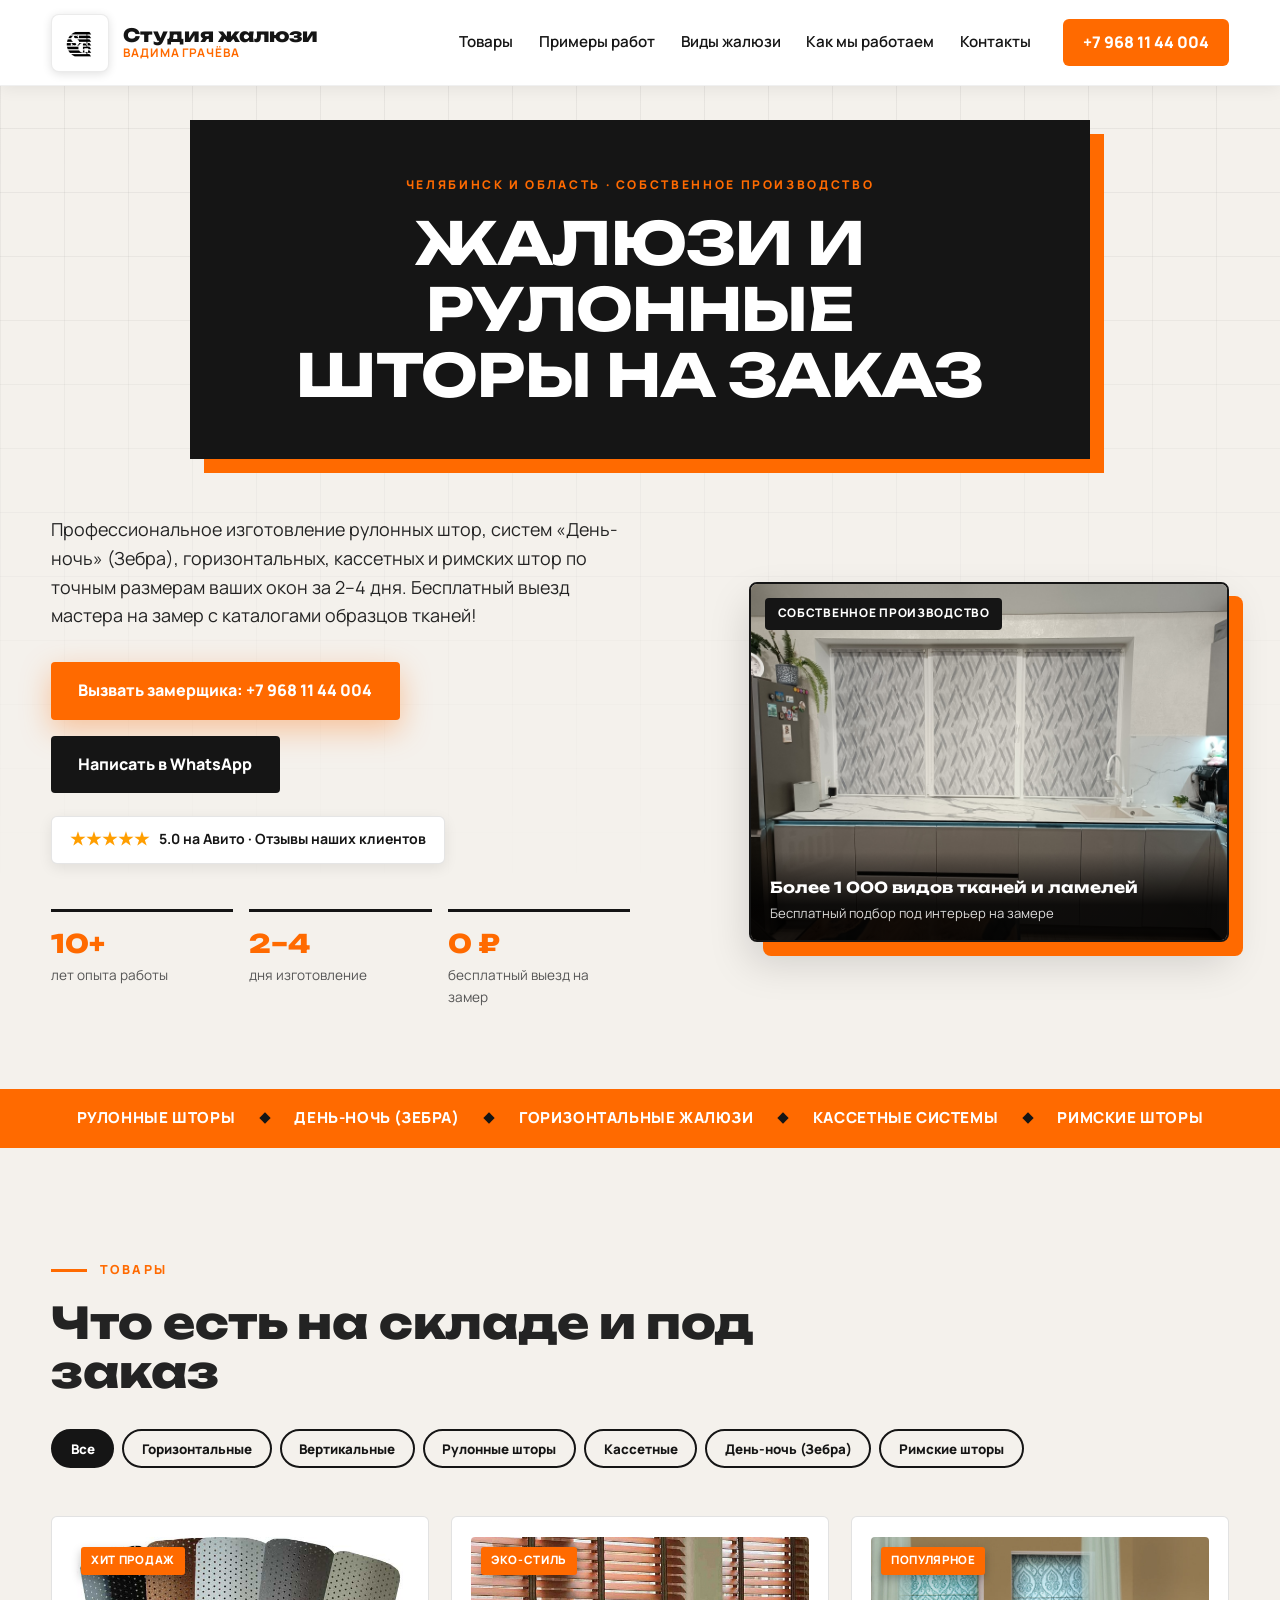
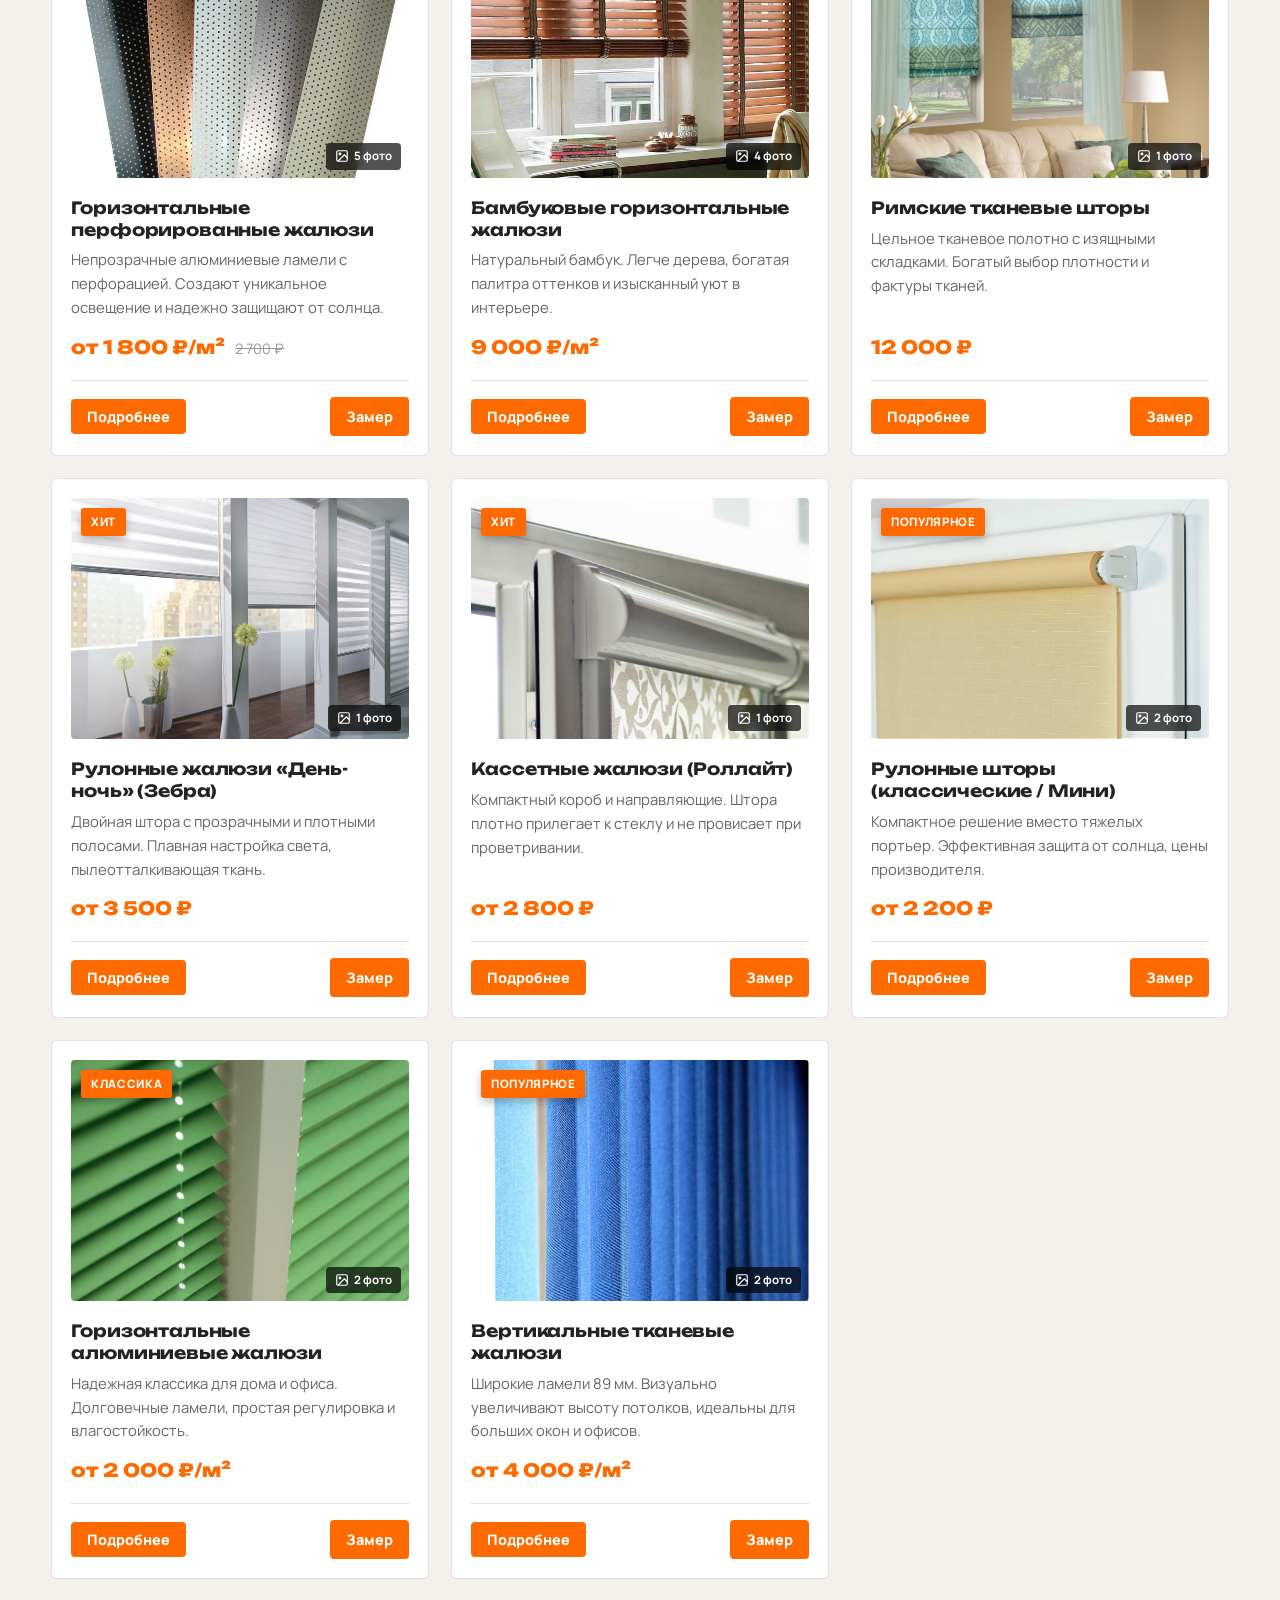
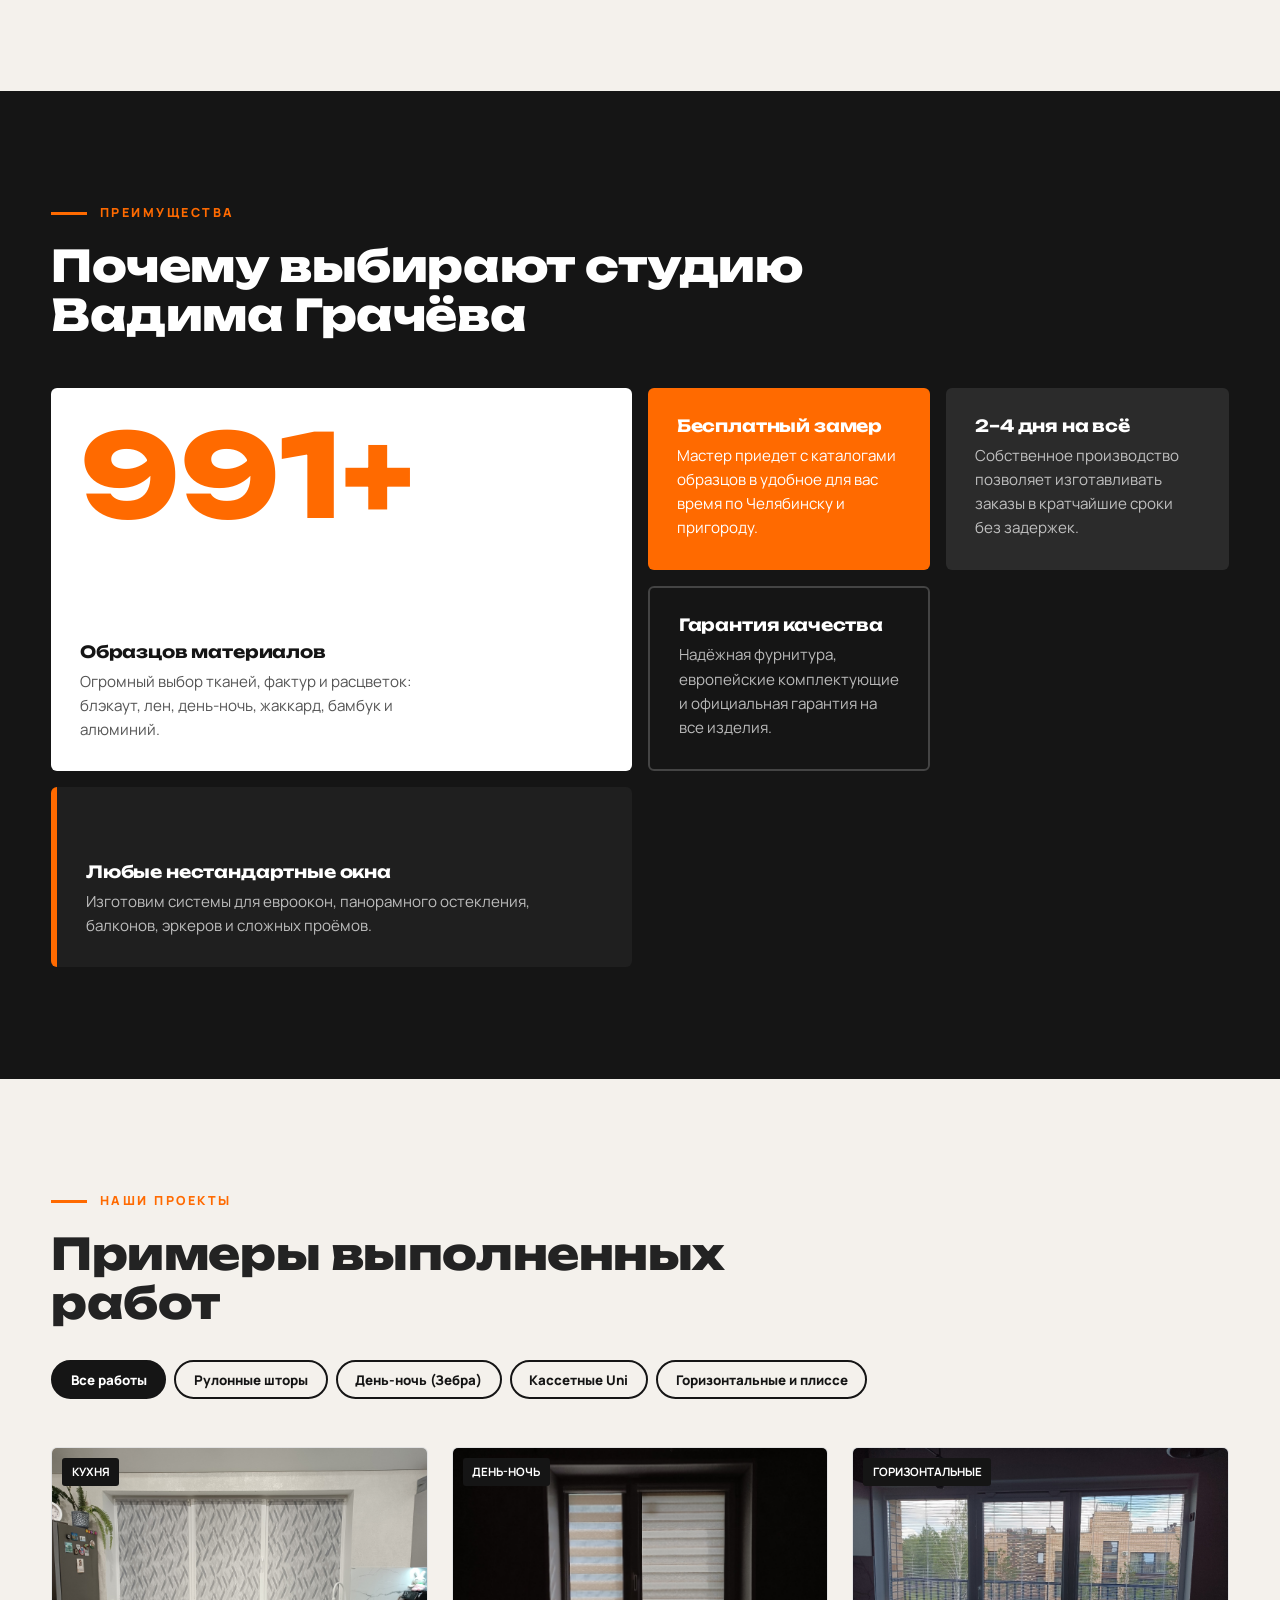
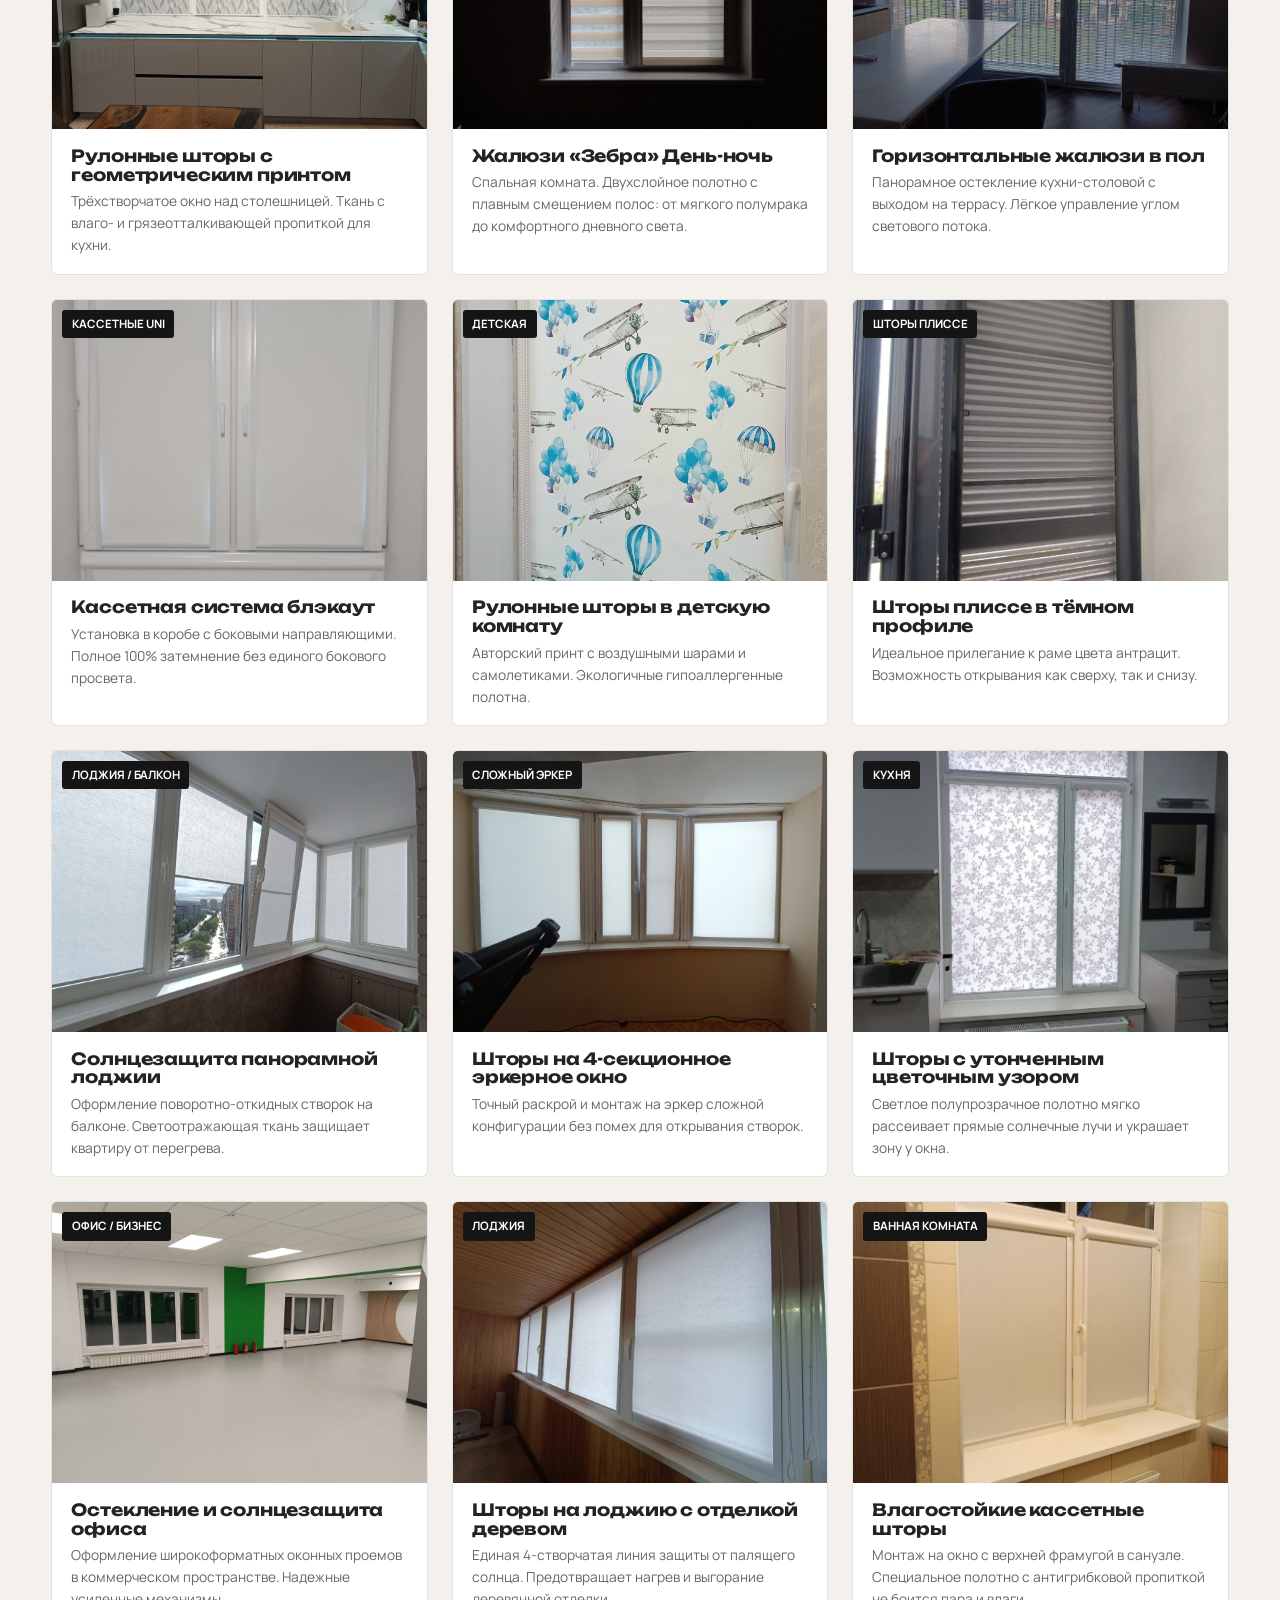
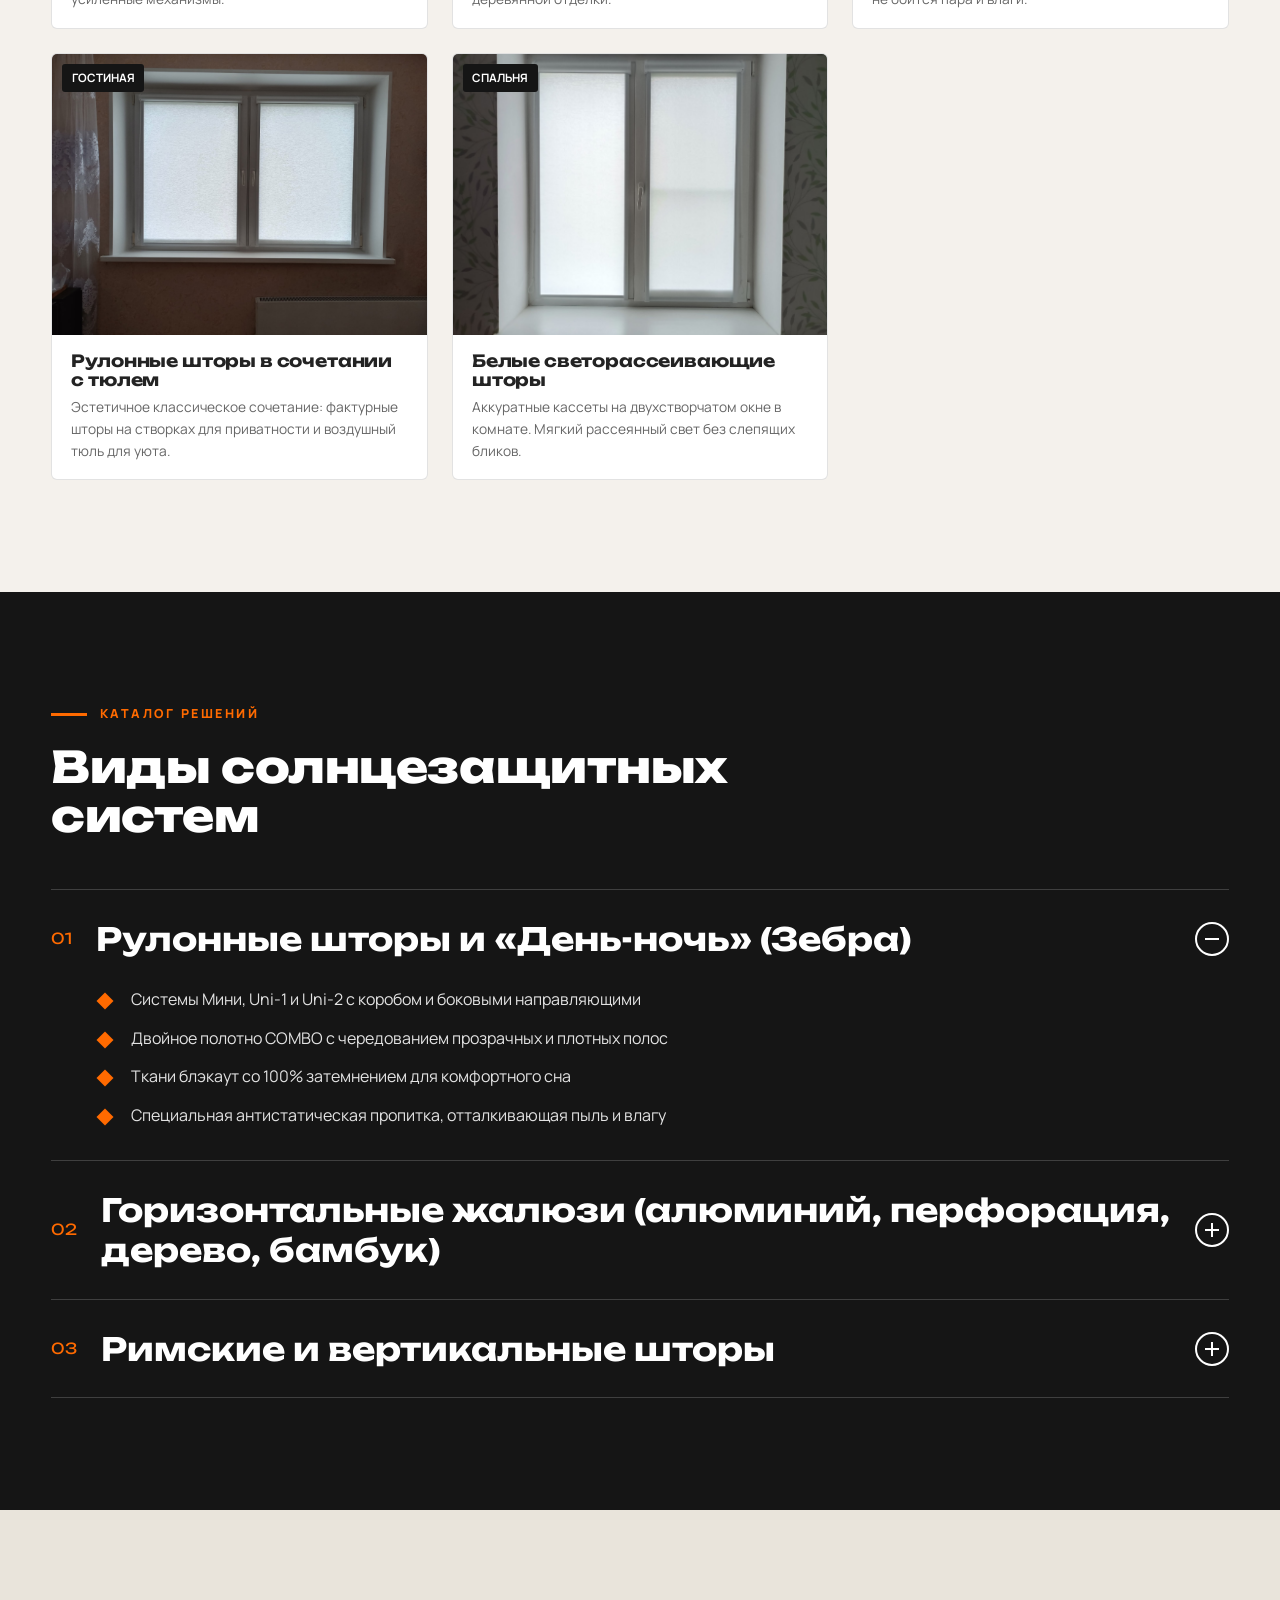
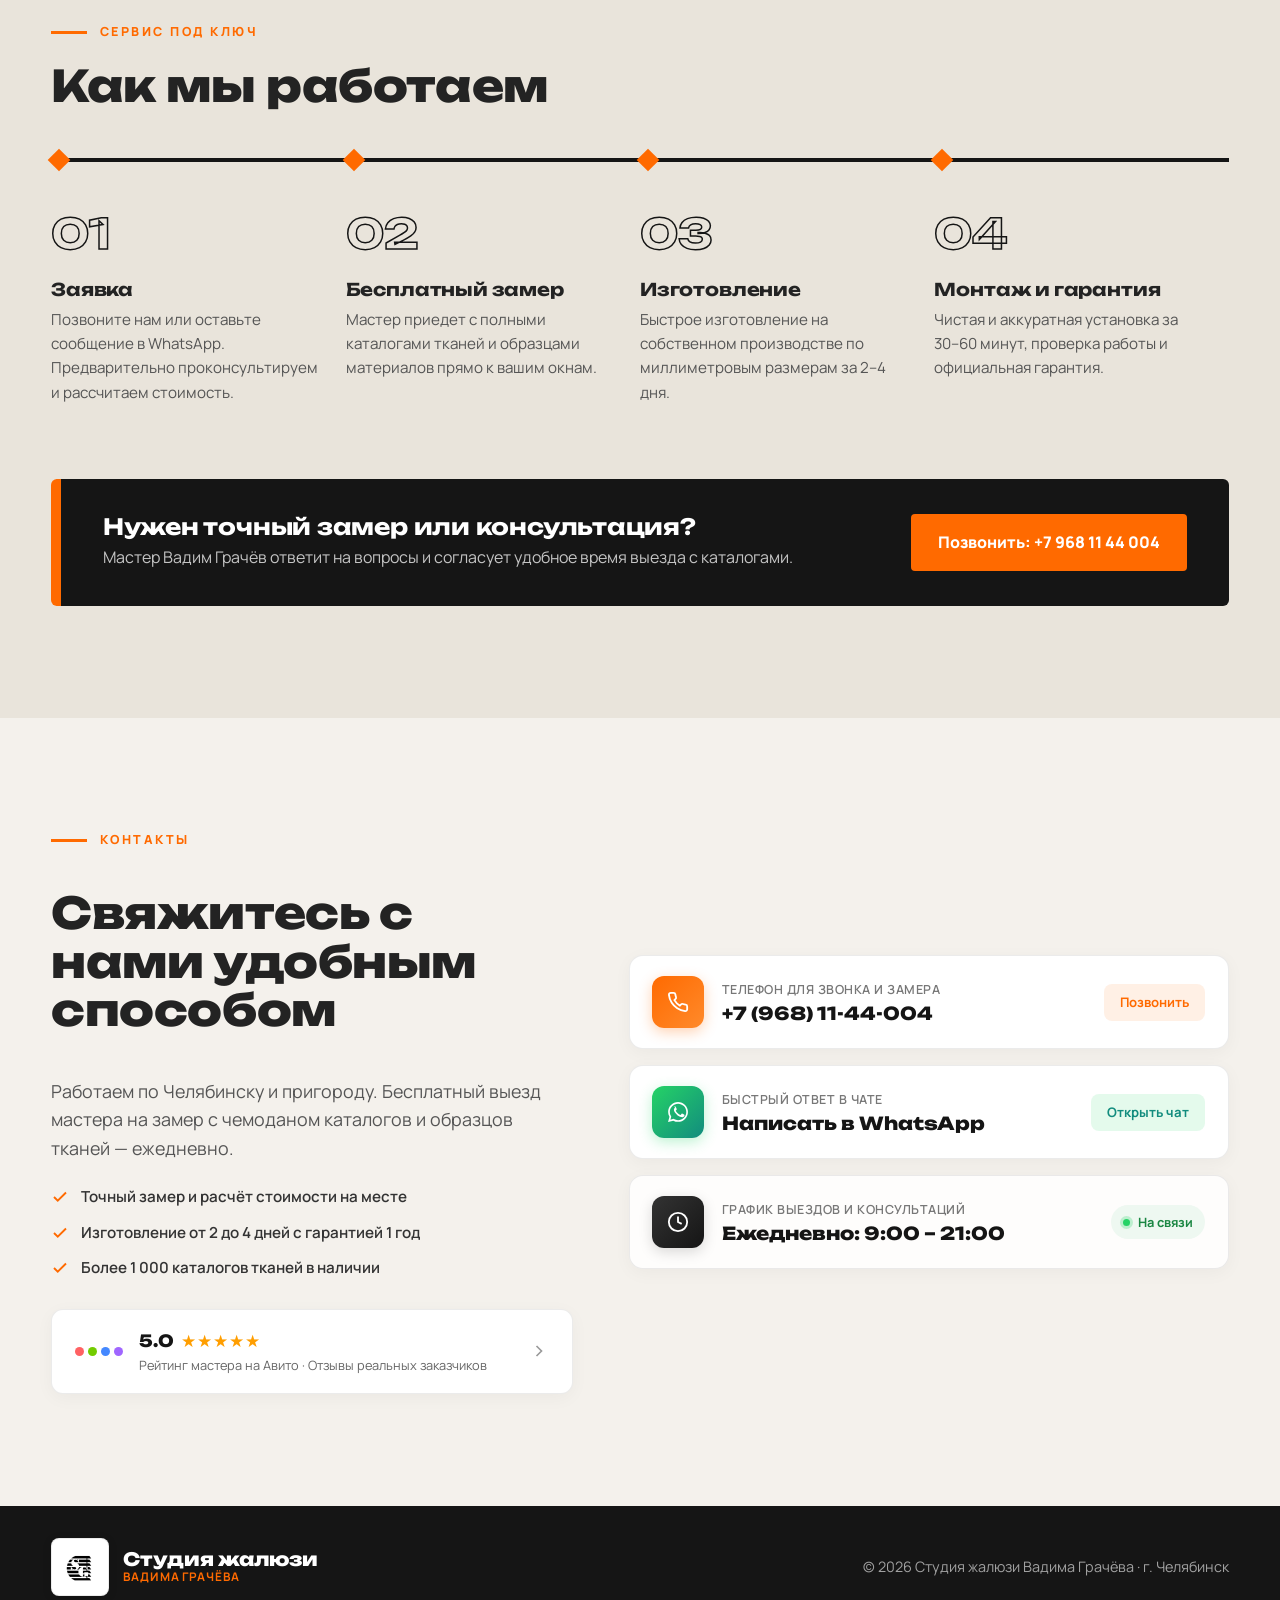
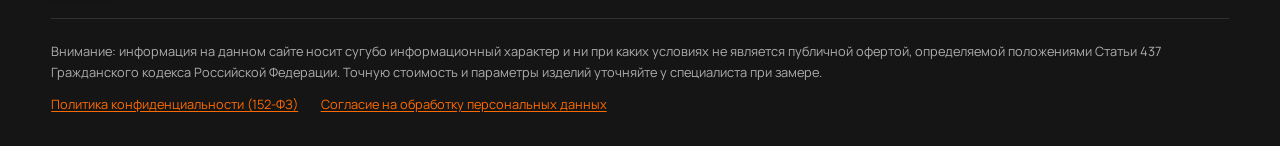
==== index.html @ 8c2af727 "Redesign contacts section with modern white cards, authentic Avito widget, and refined styling" ====
<!doctype html>
<html lang="ru">
  <head>
    <meta charset="UTF-8" />
    <meta name="viewport" content="width=device-width, initial-scale=1.0" />
    <title>Жалюзи и рулонные шторы в Челябинске — Студия Вадима Грачёва</title>
    <meta name="description" content="Изготовление жалюзи и рулонных штор в Челябинске по ценам производителя. Большой выбор тканей, бесплатный выезд замерщика с образцами. Звоните: +7 (968) 11-44-004." />
    <meta name="theme-color" content="#151515" />

    <!-- Open Graph -->
    <meta property="og:title" content="Жалюзи и рулонные шторы в Челябинске — Студия Вадима Грачёва" />
    <meta property="og:description" content="Изготовление жалюзи и рулонных штор по вашим размерам за 2-4 дня. Бесплатный замер с каталогами образцов в Челябинске." />
    <meta property="og:type" content="website" />
    <meta property="og:locale" content="ru_RU" />

    <!-- Favicon -->
    <link rel="icon" type="image/svg+xml" href="data:image/svg+xml,<svg xmlns='http://www.w3.org/2000/svg' viewBox='0 0 32 32'><rect width='32' height='32' rx='6' fill='%23151515'/><rect x='6' y='6' width='20' height='20' rx='3' fill='%23ff6a00' stroke='%23ffffff' stroke-width='3'/></svg>" />

    <!-- Fonts Preconnect -->
    <link rel="preconnect" href="https://fonts.googleapis.com" />
    <link rel="preconnect" href="https://fonts.gstatic.com" crossorigin />

    <!-- Styles -->
    <link rel="stylesheet" href="./site.css" />
  </head>
  <body>
    <header class="nav" id="nav">
      <a href="#top" class="logo">
        <img src="./img/logo.png" alt="Студия жалюзи Вадима Грачёва" class="logo-img" />
        <span class="logo-text">
          <b>Студия жалюзи</b>
          <small>Вадима Грачёва</small>
        </span>
      </a>
      <nav class="nav-links" id="navLinks">
        <a href="#products">Товары</a>
        <a href="#gallery">Примеры работ</a>
        <a href="#types">Виды жалюзи</a>
        <a href="#services">Как мы работаем</a>
        <a href="#contacts">Контакты</a>
      </nav>
      <a href="tel:+79681144004" class="nav-phone">+7 968 11 44 004</a>
      <button class="burger" id="burger" aria-label="Меню"><span></span><span></span></button>
    </header>

    <main id="top">
      <!-- HERO -->
      <section class="hero">
        <div class="container">
          <div class="hero-title reveal">
            <span class="hero-kicker">Челябинск и область · Собственное производство</span>
            <h1>Жалюзи и рулонные<br />шторы на заказ</h1>
          </div>

          <div class="hero-body">
            <div class="hero-left">
              <p class="lead reveal d1">Профессиональное изготовление рулонных штор, систем «День-ночь» (Зебра), горизонтальных, кассетных и римских штор по точным размерам ваших окон за 2–4 дня. Бесплатный выезд мастера на замер с каталогами образцов тканей!</p>
              <div class="hero-cta reveal d2">
                <a href="tel:+79681144004" class="btn btn-orange">Вызвать замерщика: +7 968 11 44 004</a>
                <a href="https://wa.me/79681144004" target="_blank" rel="noopener" class="btn btn-black">Написать в WhatsApp</a>
              </div>
              <div style="margin-top: 1.4rem;" class="reveal d2">
                <a href="https://www.avito.ru" target="_blank" rel="noopener" class="avito-badge">
                  <span class="avito-stars">★★★★★</span>
                  <span>5.0 на Авито · Отзывы наших клиентов</span>
                </a>
              </div>
              <dl class="facts reveal d3">
                <div><dt data-count="10" data-suffix="+">0</dt><dd>лет опыта работы</dd></div>
                <div><dt>2–4</dt><dd>дня изготовление</dd></div>
                <div><dt data-count="0" data-suffix=" ₽">0</dt><dd>бесплатный выезд на замер</dd></div>
              </dl>
            </div>

            <div class="hero-preview-wrapper reveal d2">
              <div class="hero-preview-card">
                <img src="./img/works/work-kitchen-roll.jpg" alt="Студия жалюзи Вадима Грачёва в Челябинске" class="hero-preview-img" />
                <div class="hero-preview-badge">Собственное производство</div>
                <div class="hero-preview-overlay">
                  <b>Более 1 000 видов тканей и ламелей</b>
                  <p>Бесплатный подбор под интерьер на замере</p>
                </div>
              </div>
            </div>
          </div>
        </div>

        <div class="hero-band">
          <div class="container band-row">
            <a href="#products">Рулонные шторы</a><b></b>
            <a href="#products">День-ночь (Зебра)</a><b></b>
            <a href="#products">Горизонтальные жалюзи</a><b></b>
            <a href="#products">Кассетные системы</a><b></b>
            <a href="#products">Римские шторы</a>
          </div>
        </div>
      </section>

      <!-- PRODUCTS -->
      <section class="section" id="products">
        <div class="container">
          <div class="sec-head reveal">
            <div>
              <p class="eyebrow">Товары</p>
              <h2>Что есть на складе и под заказ</h2>
            </div>
            <div class="chips" id="prodChips">
              <button class="chip active" data-f="all">Все</button>
              <button class="chip" data-f="horizontal">Горизонтальные</button>
              <button class="chip" data-f="vertical">Вертикальные</button>
              <button class="chip" data-f="roll">Рулонные шторы</button>
              <button class="chip" data-f="kasset">Кассетные</button>
              <button class="chip" data-f="daynight">День-ночь (Зебра)</button>
              <button class="chip" data-f="roman">Римские шторы</button>
            </div>
          </div>

          <div class="prod-grid" id="prodGrid">
            <!-- Товар 1: Горизонтальные перфорированные жалюзи -->
            <article class="prod prod-interactive" data-product-id="jaluzi-perforated" data-c="horizontal">
              <div class="prod-img">
                <span class="prod-badge">Хит продаж</span>
                <img src="./img/jaluzi-perf-1.png" alt="Горизонтальные перфорированные жалюзи" />
                <span class="prod-photos-count">
                  <svg width="14" height="14" viewBox="0 0 24 24" fill="none" stroke="currentColor" stroke-width="2"><rect x="3" y="3" width="18" height="18" rx="2"/><circle cx="8.5" cy="8.5" r="1.5"/><path d="m21 15-5-5L5 21"/></svg>
                  5 фото
                </span>
              </div>
              <h3>Горизонтальные перфорированные жалюзи</h3>
              <p>Непрозрачные алюминиевые ламели с перфорацией. Создают уникальное освещение и надежно защищают от солнца.</p>
              <div class="prod-price-box">
                <span class="prod-price-now">от 1 800 ₽/м²</span>
                <del class="prod-price-old">2 700 ₽</del>
              </div>
              <div class="prod-foot">
                <button type="button" class="btn-more">Подробнее</button>
                <a href="tel:+79681144004" onclick="event.stopPropagation()">Замер</a>
              </div>
            </article>

            <!-- Товар 2: Бамбуковые горизонтальные жалюзи -->
            <article class="prod prod-interactive" data-product-id="bambook-jaluzi" data-c="horizontal">
              <div class="prod-img">
                <span class="prod-badge">Эко-стиль</span>
                <img src="./img/bambook-jaluzi-1.png" alt="Бамбуковые горизонтальные жалюзи" />
                <span class="prod-photos-count">
                  <svg width="14" height="14" viewBox="0 0 24 24" fill="none" stroke="currentColor" stroke-width="2"><rect x="3" y="3" width="18" height="18" rx="2"/><circle cx="8.5" cy="8.5" r="1.5"/><path d="m21 15-5-5L5 21"/></svg>
                  4 фото
                </span>
              </div>
              <h3>Бамбуковые горизонтальные жалюзи</h3>
              <p>Натуральный бамбук. Легче дерева, богатая палитра оттенков и изысканный уют в интерьере.</p>
              <div class="prod-price-box">
                <span class="prod-price-now">9 000 ₽/м²</span>
              </div>
              <div class="prod-foot">
                <button type="button" class="btn-more">Подробнее</button>
                <a href="tel:+79681144004" onclick="event.stopPropagation()">Замер</a>
              </div>
            </article>

            <!-- Товар 3: Римские тканевые шторы -->
            <article class="prod prod-interactive" data-product-id="rimskie-shtory" data-c="roman">
              <div class="prod-img">
                <span class="prod-badge">Популярное</span>
                <img src="./img/rimskie-shtory-1.png" alt="Римские тканевые шторы" />
                <span class="prod-photos-count">
                  <svg width="14" height="14" viewBox="0 0 24 24" fill="none" stroke="currentColor" stroke-width="2"><rect x="3" y="3" width="18" height="18" rx="2"/><circle cx="8.5" cy="8.5" r="1.5"/><path d="m21 15-5-5L5 21"/></svg>
                  1 фото
                </span>
              </div>
              <h3>Римские тканевые шторы</h3>
              <p>Цельное тканевое полотно с изящными складками. Богатый выбор плотности и фактуры тканей.</p>
              <div class="prod-price-box">
                <span class="prod-price-now">12 000 ₽</span>
              </div>
              <div class="prod-foot">
                <button type="button" class="btn-more">Подробнее</button>
                <a href="tel:+79681144004" onclick="event.stopPropagation()">Замер</a>
              </div>
            </article>

            <!-- Товар 4: Рулонные жалюзи «День-ночь» (зебра) -->
            <article class="prod prod-interactive" data-product-id="zebra-day-night" data-c="daynight">
              <div class="prod-img">
                <span class="prod-badge">Хит</span>
                <img src="./img/zebra-day-night-1.png" alt="Рулонные жалюзи День-ночь (зебра)" />
                <span class="prod-photos-count">
                  <svg width="14" height="14" viewBox="0 0 24 24" fill="none" stroke="currentColor" stroke-width="2"><rect x="3" y="3" width="18" height="18" rx="2"/><circle cx="8.5" cy="8.5" r="1.5"/><path d="m21 15-5-5L5 21"/></svg>
                  1 фото
                </span>
              </div>
              <h3>Рулонные жалюзи «День-ночь» (Зебра)</h3>
              <p>Двойная штора с прозрачными и плотными полосами. Плавная настройка света, пылеотталкивающая ткань.</p>
              <div class="prod-price-box">
                <span class="prod-price-now">от 3 500 ₽</span>
              </div>
              <div class="prod-foot">
                <button type="button" class="btn-more">Подробнее</button>
                <a href="tel:+79681144004" onclick="event.stopPropagation()">Замер</a>
              </div>
            </article>

            <!-- Товар 5: Кассетные жалюзи (Роллайт) -->
            <article class="prod prod-interactive" data-product-id="kassetnye-jaluzi" data-c="kasset">
              <div class="prod-img">
                <span class="prod-badge">Хит</span>
                <img src="./img/kassetnye-jaluzi-1.png" alt="Кассетные жалюзи Роллайт" />
                <span class="prod-photos-count">
                  <svg width="14" height="14" viewBox="0 0 24 24" fill="none" stroke="currentColor" stroke-width="2"><rect x="3" y="3" width="18" height="18" rx="2"/><circle cx="8.5" cy="8.5" r="1.5"/><path d="m21 15-5-5L5 21"/></svg>
                  1 фото
                </span>
              </div>
              <h3>Кассетные жалюзи (Роллайт)</h3>
              <p>Компактный короб и направляющие. Штора плотно прилегает к стеклу и не провисает при проветривании.</p>
              <div class="prod-price-box">
                <span class="prod-price-now">от 2 800 ₽</span>
              </div>
              <div class="prod-foot">
                <button type="button" class="btn-more">Подробнее</button>
                <a href="tel:+79681144004" onclick="event.stopPropagation()">Замер</a>
              </div>
            </article>

            <!-- Товар 6: Рулонные шторы (классические / Мини) -->
            <article class="prod prod-interactive" data-product-id="rulonnye-shtory" data-c="roll">
              <div class="prod-img">
                <span class="prod-badge">Популярное</span>
                <img src="./img/rulonnye-shtory-1.png" alt="Рулонные шторы на пластиковые окна" />
                <span class="prod-photos-count">
                  <svg width="14" height="14" viewBox="0 0 24 24" fill="none" stroke="currentColor" stroke-width="2"><rect x="3" y="3" width="18" height="18" rx="2"/><circle cx="8.5" cy="8.5" r="1.5"/><path d="m21 15-5-5L5 21"/></svg>
                  2 фото
                </span>
              </div>
              <h3>Рулонные шторы (классические / Мини)</h3>
              <p>Компактное решение вместо тяжелых портьер. Эффективная защита от солнца, цены производителя.</p>
              <div class="prod-price-box">
                <span class="prod-price-now">от 2 200 ₽</span>
              </div>
              <div class="prod-foot">
                <button type="button" class="btn-more">Подробнее</button>
                <a href="tel:+79681144004" onclick="event.stopPropagation()">Замер</a>
              </div>
            </article>

            <!-- Товар 7: Горизонтальные алюминиевые жалюзи -->
            <article class="prod prod-interactive" data-product-id="gorizontalnye-aluminievye" data-c="horizontal">
              <div class="prod-img">
                <span class="prod-badge">Классика</span>
                <img src="./img/gorizontalnye-aluminievye-1.jpg" alt="Горизонтальные алюминиевые жалюзи" />
                <span class="prod-photos-count">
                  <svg width="14" height="14" viewBox="0 0 24 24" fill="none" stroke="currentColor" stroke-width="2"><rect x="3" y="3" width="18" height="18" rx="2"/><circle cx="8.5" cy="8.5" r="1.5"/><path d="m21 15-5-5L5 21"/></svg>
                  2 фото
                </span>
              </div>
              <h3>Горизонтальные алюминиевые жалюзи</h3>
              <p>Надежная классика для дома и офиса. Долговечные ламели, простая регулировка и влагостойкость.</p>
              <div class="prod-price-box">
                <span class="prod-price-now">от 2 000 ₽/м²</span>
              </div>
              <div class="prod-foot">
                <button type="button" class="btn-more">Подробнее</button>
                <a href="tel:+79681144004" onclick="event.stopPropagation()">Замер</a>
              </div>
            </article>

            <!-- Товар 8: Вертикальные тканевые жалюзи -->
            <article class="prod prod-interactive" data-product-id="vertikalnye-tkani" data-c="vertical">
              <div class="prod-img">
                <span class="prod-badge">Популярное</span>
                <img src="./img/vertikalnye-tkani-1.jpg" alt="Вертикальные тканевые жалюзи" />
                <span class="prod-photos-count">
                  <svg width="14" height="14" viewBox="0 0 24 24" fill="none" stroke="currentColor" stroke-width="2"><rect x="3" y="3" width="18" height="18" rx="2"/><circle cx="8.5" cy="8.5" r="1.5"/><path d="m21 15-5-5L5 21"/></svg>
                  2 фото
                </span>
              </div>
              <h3>Вертикальные тканевые жалюзи</h3>
              <p>Широкие ламели 89 мм. Визуально увеличивают высоту потолков, идеальны для больших окон и офисов.</p>
              <div class="prod-price-box">
                <span class="prod-price-now">от 4 000 ₽/м²</span>
              </div>
              <div class="prod-foot">
                <button type="button" class="btn-more">Подробнее</button>
                <a href="tel:+79681144004" onclick="event.stopPropagation()">Замер</a>
              </div>
            </article>
          </div>
        </div>
      </section>

      <!-- BENTO ABOUT / ADVANTAGES -->
      <section class="section dark" id="about">
        <div class="container">
          <p class="eyebrow reveal">Преимущества</p>
          <h2 class="reveal d1">Почему выбирают студию Вадима Грачёва</h2>
          <div class="bento">
            <div class="b b-big reveal">
              <span class="b-num" data-count="1000" data-suffix="+">0+</span>
              <h3>Образцов материалов</h3>
              <p>Огромный выбор тканей, фактур и расцветок: блэкаут, лен, день-ночь, жаккард, бамбук и алюминий.</p>
            </div>
            <div class="b b-orange reveal d1">
              <h3>Бесплатный замер</h3>
              <p>Мастер приедет с каталогами образцов в удобное для вас время по Челябинску и пригороду.</p>
            </div>
            <div class="b reveal d2">
              <h3>2–4 дня на всё</h3>
              <p>Собственное производство позволяет изготавливать заказы в кратчайшие сроки без задержек.</p>
            </div>
            <div class="b b-line reveal d2">
              <h3>Гарантия качества</h3>
              <p>Надёжная фурнитура, европейские комплектующие и официальная гарантия на все изделия.</p>
            </div>
            <div class="b b-wide reveal d3">
              <h3>Любые нестандартные окна</h3>
              <p>Изготовим системы для евроокон, панорамного остекления, балконов, эркеров и сложных проёмов.</p>
            </div>
          </div>
        </div>
      </section>

      <!-- GALLERY / ПРИМЕРЫ РАБОТ -->
      <section class="section" id="gallery">
        <div class="container">
          <div class="sec-head reveal">
            <div>
              <p class="eyebrow">Наши проекты</p>
              <h2>Примеры выполненных работ</h2>
            </div>
            <div class="chips" id="galChips">
              <button class="chip active" data-f="all">Все работы</button>
              <button class="chip" data-f="roll">Рулонные шторы</button>
              <button class="chip" data-f="daynight">День-ночь (Зебра)</button>
              <button class="chip" data-f="kasset">Кассетные Uni</button>
              <button class="chip" data-f="horizontal">Горизонтальные и плиссе</button>
            </div>
          </div>

          <div class="gallery-grid-clean" id="gallery-grid">
            <!-- 1. Кухня с геометрическим принтом -->
            <div class="work-card" data-c="roll">
              <div class="work-img">
                <span class="work-badge">Кухня</span>
                <img src="./img/works/work-kitchen-roll.jpg" alt="Рулонные шторы с узором на кухне" loading="lazy" />
              </div>
              <div class="work-info">
                <h3>Рулонные шторы с геометрическим принтом</h3>
                <p>Трёхстворчатое окно над столешницей. Ткань с влаго- и грязеотталкивающей пропиткой для кухни.</p>
              </div>
            </div>

            <!-- 2. День-ночь Зебра в спальне -->
            <div class="work-card" data-c="daynight roll">
              <div class="work-img">
                <span class="work-badge">День-ночь</span>
                <img src="./img/works/work-zebra-bedroom.png" alt="Жалюзи Зебра День-ночь в спальне" loading="lazy" />
              </div>
              <div class="work-info">
                <h3>Жалюзи «Зебра» День-ночь</h3>
                <p>Спальная комната. Двухслойное полотно с плавным смещением полос: от мягкого полумрака до комфортного дневного света.</p>
              </div>
            </div>

            <!-- 3. Панорамные алюминиевые жалюзи -->
            <div class="work-card" data-c="horizontal">
              <div class="work-img">
                <span class="work-badge">Горизонтальные</span>
                <img src="./img/works/work-panoramic-horizontal.jpg" alt="Алюминиевые жалюзи на панорамных окнах" loading="lazy" />
              </div>
              <div class="work-info">
                <h3>Горизонтальные жалюзи в пол</h3>
                <p>Панорамное остекление кухни-столовой с выходом на террасу. Лёгкое управление углом светового потока.</p>
              </div>
            </div>

            <!-- 4. Кассетные шторы блэкаут -->
            <div class="work-card" data-c="kasset roll">
              <div class="work-img">
                <span class="work-badge">Кассетные Uni</span>
                <img src="./img/works/work-white-kasset.png" alt="Белые кассетные шторы блэкаут на евроокно" loading="lazy" />
              </div>
              <div class="work-info">
                <h3>Кассетная система блэкаут</h3>
                <p>Установка в коробе с боковыми направляющими. Полное 100% затемнение без единого бокового просвета.</p>
              </div>
            </div>

            <!-- 5. Рулонные шторы в детскую -->
            <div class="work-card" data-c="roll">
              <div class="work-img">
                <span class="work-badge">Детская</span>
                <img src="./img/works/work-kids-airplanes.jpg" alt="Рулонные шторы в детскую комнату с рисунком" loading="lazy" />
              </div>
              <div class="work-info">
                <h3>Рулонные шторы в детскую комнату</h3>
                <p>Авторский принт с воздушными шарами и самолетиками. Экологичные гипоаллергенные полотна.</p>
              </div>
            </div>

            <!-- 6. Шторы плиссе в графитовом профиле -->
            <div class="work-card" data-c="horizontal">
              <div class="work-img">
                <span class="work-badge">Шторы плиссе</span>
                <img src="./img/works/work-plisse-graphite.jpg" alt="Шторы плиссе в графитовом профиле" loading="lazy" />
              </div>
              <div class="work-info">
                <h3>Шторы плиссе в тёмном профиле</h3>
                <p>Идеальное прилегание к раме цвета антрацит. Возможность открывания как сверху, так и снизу.</p>
              </div>
            </div>

            <!-- 7. Остекление лоджии / балкона -->
            <div class="work-card" data-c="roll kasset">
              <div class="work-img">
                <span class="work-badge">Лоджия / Балкон</span>
                <img src="./img/works/work-balcony-roll.jpg" alt="Рулонные шторы на остеклении лоджии" loading="lazy" />
              </div>
              <div class="work-info">
                <h3>Солнцезащита панорамной лоджии</h3>
                <p>Оформление поворотно-откидных створок на балконе. Светоотражающая ткань защищает квартиру от перегрева.</p>
              </div>
            </div>

            <!-- 8. Кассетные шторы на эркер -->
            <div class="work-card" data-c="kasset roll">
              <div class="work-img">
                <span class="work-badge">Сложный эркер</span>
                <img src="./img/works/work-erker-kasset.jpg" alt="Кассетные рулонные шторы на сложное эркерное окно" loading="lazy" />
              </div>
              <div class="work-info">
                <h3>Шторы на 4-секционное эркерное окно</h3>
                <p>Точный раскрой и монтаж на эркер сложной конфигурации без помех для открывания створок.</p>
              </div>
            </div>

            <!-- 9. Цветочный принт на кухне -->
            <div class="work-card" data-c="roll">
              <div class="work-img">
                <span class="work-badge">Кухня</span>
                <img src="./img/works/work-kitchen-floral.jpg" alt="Рулонные шторы с цветочным принтом на кухне" loading="lazy" />
              </div>
              <div class="work-info">
                <h3>Шторы с утонченным цветочным узором</h3>
                <p>Светлое полупрозрачное полотно мягко рассеивает прямые солнечные лучи и украшает зону у окна.</p>
              </div>
            </div>

            <!-- 10. Комплексное оформление офиса -->
            <div class="work-card" data-c="roll horizontal">
              <div class="work-img">
                <span class="work-badge">Офис / Бизнес</span>
                <img src="./img/works/work-office-hall.png" alt="Комплексное оформление окон офисного зала" loading="lazy" />
              </div>
              <div class="work-info">
                <h3>Остекление и солнцезащита офиса</h3>
                <p>Оформление широкоформатных оконных проемов в коммерческом пространстве. Надежные усиленные механизмы.</p>
              </div>
            </div>

            <!-- 11. Рулонные шторы на деревянной лоджии -->
            <div class="work-card" data-c="roll kasset">
              <div class="work-img">
                <span class="work-badge">Лоджия</span>
                <img src="./img/works/work-wood-balcony.jpg" alt="Рулонные шторы на деревянной лоджии" loading="lazy" />
              </div>
              <div class="work-info">
                <h3>Шторы на лоджию с отделкой деревом</h3>
                <p>Единая 4-створчатая линия защиты от палящего солнца. Предотвращает нагрев и выгорание деревянной отделки.</p>
              </div>
            </div>

            <!-- 12. Влагостойкие шторы в ванной -->
            <div class="work-card" data-c="kasset roll">
              <div class="work-img">
                <span class="work-badge">Ванная комната</span>
                <img src="./img/works/work-bathroom-tiles.png" alt="Влагостойкие кассетные шторы в ванной комнате" loading="lazy" />
              </div>
              <div class="work-info">
                <h3>Влагостойкие кассетные шторы</h3>
                <p>Монтаж на окно с верхней фрамугой в санузле. Специальное полотно с антигрибковой пропиткой не боится пара и влаги.</p>
              </div>
            </div>

            <!-- 13. Рулонные шторы с тюлем в гостиной -->
            <div class="work-card" data-c="roll">
              <div class="work-img">
                <span class="work-badge">Гостиная</span>
                <img src="./img/works/work-room-sheer.png" alt="Рулонные шторы в сочетании с легким тюлем" loading="lazy" />
              </div>
              <div class="work-info">
                <h3>Рулонные шторы в сочетании с тюлем</h3>
                <p>Эстетичное классическое сочетание: фактурные шторы на створках для приватности и воздушный тюль для уюта.</p>
              </div>
            </div>

            <!-- 14. Светофильтры в спальню -->
            <div class="work-card" data-c="roll">
              <div class="work-img">
                <span class="work-badge">Спальня</span>
                <img src="./img/works/work-leaves-room.png" alt="Белые светорассеивающие рулонные шторы" loading="lazy" />
              </div>
              <div class="work-info">
                <h3>Белые светорассеивающие шторы</h3>
                <p>Аккуратные кассеты на двухстворчатом окне в комнате. Мягкий рассеянный свет без слепящих бликов.</p>
              </div>
            </div>
          </div>
        </div>
      </section>

      <!-- TYPES (rows) -->
      <section class="section dark" id="types">
        <div class="container">
          <p class="eyebrow reveal">Каталог решений</p>
          <h2 class="reveal d1">Виды солнцезащитных систем</h2>
          <div class="rows">
            <div class="row open reveal">
              <button class="row-head"><span class="row-n">01</span><span class="row-t">Рулонные шторы и «День-ночь» (Зебра)</span><span class="row-plus"></span></button>
              <div class="row-body"><div>
                <ul class="checks">
                  <li>Системы Мини, Uni-1 и Uni-2 с коробом и боковыми направляющими</li>
                  <li>Двойное полотно COMBO с чередованием прозрачных и плотных полос</li>
                  <li>Ткани блэкаут со 100% затемнением для комфортного сна</li>
                  <li>Специальная антистатическая пропитка, отталкивающая пыль и влагу</li>
                </ul>
              </div></div>
            </div>
            <div class="row reveal d1">
              <button class="row-head"><span class="row-n">02</span><span class="row-t">Горизонтальные жалюзи (алюминий, перфорация, дерево, бамбук)</span><span class="row-plus"></span></button>
              <div class="row-body"><div>
                <ul class="checks">
                  <li>Классические алюминиевые ламели 16 и 25 мм любых цветов</li>
                  <li>Перфорированные ламели для рассеянного мягкого освещения</li>
                  <li>Натуральный бамбук и дерево для статусных и уютных интерьеров</li>
                  <li>Стойкость к влажности — отлично подходят для кухонь и ванных</li>
                </ul>
              </div></div>
            </div>
            <div class="row reveal d2">
              <button class="row-head"><span class="row-n">03</span><span class="row-t">Римские и вертикальные шторы</span><span class="row-plus"></span></button>
              <div class="row-body"><div>
                <ul class="checks">
                  <li>Широкие вертикальные ламели 89 мм для офисов и панорамных окон</li>
                  <li>Римские шторы с ровными складками из фактурных дизайнерских тканей</li>
                  <li>Возможность комбинирования с классическими гардинами и тюлем</li>
                  <li>Удобное плавное управление цепочкой или электроприводом</li>
                </ul>
              </div></div>
            </div>
          </div>
        </div>
      </section>

      <!-- SERVICES / КАК МЫ РАБОТАЕМ -->
      <section class="section services" id="services">
        <div class="container">
          <p class="eyebrow reveal">Сервис под ключ</p>
          <h2 class="reveal d1">Как мы работаем</h2>
          <ol class="steps">
            <li class="reveal"><b>01</b><h3>Заявка</h3><p>Позвоните нам или оставьте сообщение в WhatsApp. Предварительно проконсультируем и рассчитаем стоимость.</p></li>
            <li class="reveal d1"><b>02</b><h3>Бесплатный замер</h3><p>Мастер приедет с полными каталогами тканей и образцами материалов прямо к вашим окнам.</p></li>
            <li class="reveal d2"><b>03</b><h3>Изготовление</h3><p>Быстрое изготовление на собственном производстве по миллиметровым размерам за 2–4 дня.</p></li>
            <li class="reveal d3"><b>04</b><h3>Монтаж и гарантия</h3><p>Чистая и аккуратная установка за 30–60 минут, проверка работы и официальная гарантия.</p></li>
          </ol>
          <div class="handle-banner reveal">
            <div>
              <h3>Нужен точный замер или консультация?</h3>
              <p>Мастер Вадим Грачёв ответит на вопросы и согласует удобное время выезда с каталогами.</p>
            </div>
            <a href="tel:+79681144004" class="btn btn-black">Позвонить: +7 968 11 44 004</a>
          </div>
        </div>
      </section>

      <!-- CONTACTS -->
      <section class="section contact" id="contacts">
        <div class="container contact-grid">
          <div class="contact-left reveal">
            <p class="eyebrow">Контакты</p>
            <h2>Свяжитесь с нами удобным способом</h2>
            <p class="lead dark-text">Работаем по Челябинску и пригороду. Бесплатный выезд мастера на замер с чемоданом каталогов и образцов тканей — ежедневно.</p>
            
            <div class="contact-features">
              <div class="contact-feature-item">
                <svg width="18" height="18" viewBox="0 0 24 24" fill="none" stroke="currentColor" stroke-width="2.5"><polyline points="20 6 9 17 4 12"/></svg>
                <span>Точный замер и расчёт стоимости на месте</span>
              </div>
              <div class="contact-feature-item">
                <svg width="18" height="18" viewBox="0 0 24 24" fill="none" stroke="currentColor" stroke-width="2.5"><polyline points="20 6 9 17 4 12"/></svg>
                <span>Изготовление от 2 до 4 дней с гарантией 1 год</span>
              </div>
              <div class="contact-feature-item">
                <svg width="18" height="18" viewBox="0 0 24 24" fill="none" stroke="currentColor" stroke-width="2.5"><polyline points="20 6 9 17 4 12"/></svg>
                <span>Более 1 000 каталогов тканей в наличии</span>
              </div>
            </div>

            <!-- Avito Verified Card -->
            <a href="https://www.avito.ru" target="_blank" rel="noopener" class="avito-card">
              <div class="avito-card-left">
                <div class="avito-circles">
                  <span class="avito-dot c-red"></span>
                  <span class="avito-dot c-green"></span>
                  <span class="avito-dot c-blue"></span>
                  <span class="avito-dot c-purple"></span>
                </div>
                <div class="avito-text">
                  <div class="avito-rating-row">
                    <span class="avito-score">5.0</span>
                    <span class="avito-stars">★★★★★</span>
                  </div>
                  <span class="avito-sub">Рейтинг мастера на Авито · Отзывы реальных заказчиков</span>
                </div>
              </div>
              <span class="avito-arrow">
                <svg width="20" height="20" viewBox="0 0 24 24" fill="none" stroke="currentColor" stroke-width="2"><polyline points="9 18 15 12 9 6"/></svg>
              </span>
            </a>
          </div>

          <div class="contact-list reveal d1">
            <!-- 1. Телефон -->
            <a class="ct-card ct-phone-card" href="tel:+79681144004">
              <div class="ct-card-main">
                <div class="ct-icon-box ct-icon-phone">
                  <svg width="22" height="22" viewBox="0 0 24 24" fill="none" stroke="currentColor" stroke-width="2"><path d="M22 16.92v3a2 2 0 0 1-2.18 2 19.79 19.79 0 0 1-8.63-3.07 19.5 19.5 0 0 1-6-6 19.79 19.79 0 0 1-3.07-8.67A2 2 0 0 1 4.11 2h3a2 2 0 0 1 2 1.72 12.84 12.84 0 0 0 .7 2.81 2 2 0 0 1-.45 2.11L8.09 9.91a16 16 0 0 0 6 6l1.27-1.27a2 2 0 0 1 2.11-.45 12.84 12.84 0 0 0 2.81.7A2 2 0 0 1 22 16.92z"/></svg>
                </div>
                <div class="ct-card-info">
                  <span class="ct-card-label">Телефон для звонка и замера</span>
                  <span class="ct-card-val">+7 (968) 11-44-004</span>
                </div>
              </div>
              <span class="ct-card-badge ct-badge-orange">Позвонить</span>
            </a>

            <!-- 2. WhatsApp -->
            <a class="ct-card ct-wa-card" href="https://wa.me/79681144004" target="_blank" rel="noopener">
              <div class="ct-card-main">
                <div class="ct-icon-box ct-icon-wa">
                  <svg width="24" height="24" viewBox="0 0 24 24" fill="currentColor"><path d="M12.04 2C6.58 2 2.13 6.45 2.13 11.91C2.13 13.66 2.59 15.36 3.45 16.86L2.05 22L7.3 20.63C8.75 21.41 10.38 21.83 12.04 21.83C17.5 21.83 21.95 17.38 21.95 11.92C21.95 9.27 20.92 6.78 19.05 4.91C17.18 3.03 14.69 2 12.04 2ZM12.05 3.67C14.25 3.67 16.31 4.53 17.87 6.09C19.42 7.65 20.28 9.72 20.28 11.92C20.28 16.46 16.59 20.15 12.04 20.15C10.56 20.15 9.11 19.76 7.85 19L7.55 18.83L4.43 19.65L5.26 16.61L5.07 16.31C4.24 14.99 3.8 13.47 3.8 11.91C3.81 7.37 7.5 3.67 12.05 3.67ZM9.53 7.35C9.36 7.35 9.08 7.41 8.84 7.67C8.6 7.93 7.92 8.57 7.92 9.87C7.92 11.17 8.87 12.43 9 12.6C9.13 12.77 10.84 15.42 13.45 16.55C14.07 16.82 14.56 16.98 14.94 17.1C15.56 17.3 16.13 17.27 16.58 17.2C17.08 17.13 18.11 16.58 18.32 15.98C18.54 15.38 18.54 14.87 18.47 14.76C18.4 14.65 18.23 14.59 17.97 14.46C17.72 14.33 16.46 13.71 16.23 13.62C16 13.54 15.83 13.49 15.66 13.75C15.49 14.01 15 14.65 14.85 14.82C14.7 14.99 14.55 15.01 14.3 14.88C14.04 14.76 12.98 14.41 11.71 13.28C10.73 12.41 10.07 11.33 9.88 11C9.69 10.67 9.86 10.49 9.99 10.36C10.11 10.24 10.25 10.05 10.39 9.89C10.53 9.72 10.58 9.6 10.67 9.42C10.76 9.24 10.71 9.09 10.64 8.95C10.58 8.81 10.07 7.56 9.86 7.05C9.65 6.55 9.44 6.62 9.28 6.61C9.13 6.6 8.95 6.6 8.78 6.6C8.6 6.6 8.32 6.66 8.08 6.92L9.53 7.35Z"/></svg>
                </div>
                <div class="ct-card-info">
                  <span class="ct-card-label">Быстрый ответ в чате</span>
                  <span class="ct-card-val">Написать в WhatsApp</span>
                </div>
              </div>
              <span class="ct-card-badge ct-badge-green">Открыть чат</span>
            </a>

            <!-- 3. График и выезд -->
            <div class="ct-card ct-time-card">
              <div class="ct-card-main">
                <div class="ct-icon-box ct-icon-time">
                  <svg width="22" height="22" viewBox="0 0 24 24" fill="none" stroke="currentColor" stroke-width="2"><circle cx="12" cy="12" r="10"/><polyline points="12 6 12 12 16 14"/></svg>
                </div>
                <div class="ct-card-info">
                  <span class="ct-card-label">График выездов и консультаций</span>
                  <span class="ct-card-val">Ежедневно: 9:00 – 21:00</span>
                </div>
              </div>
              <span class="ct-status-pill"><i class="ct-status-dot"></i> На связи</span>
            </div>
          </div>
        </div>
      </section>
    </main>

    <!-- FOOTER WITH RF LEGAL COMPLIANCE -->
    <footer class="footer">
      <div class="container">
        <div class="foot">
          <a href="#top" class="logo">
            <img src="./img/logo.png" alt="Студия жалюзи Вадима Грачёва" class="logo-img" />
            <span class="logo-text">
              <b>Студия жалюзи</b>
              <small>Вадима Грачёва</small>
            </span>
          </a>
          <span>© 2026 Студия жалюзи Вадима Грачёва · г. Челябинск</span>
        </div>
        <div class="footer-legal">
          <p>Внимание: информация на данном сайте носит сугубо информационный характер и ни при каких условиях не является публичной офертой, определяемой положениями Статьи 437 Гражданского кодекса Российской Федерации. Точную стоимость и параметры изделий уточняйте у специалиста при замере.</p>
          <div class="footer-legal-links">
            <a href="#privacyModal" class="js-open-privacy">Политика конфиденциальности (152-ФЗ)</a>
            <a href="#privacyModal" class="js-open-privacy">Согласие на обработку персональных данных</a>
          </div>
        </div>
      </div>
    </footer>

    <!-- PRODUCT MODAL -->
    <div class="modal-backdrop" id="productModal" aria-hidden="true" role="dialog" aria-modal="true">
      <div class="modal-card">
        <button class="modal-close" id="modalClose" aria-label="Закрыть модальное окно">✕</button>
        <div class="modal-grid">
          <!-- Gallery with Slider -->
          <div class="modal-gallery">
            <div class="modal-main-view" id="modalMainView">
              <img src="" alt="" id="modalMainImg" class="modal-main-img" />
              <button class="slider-btn prev" id="modalPrev" aria-label="Предыдущее фото">‹</button>
              <button class="slider-btn next" id="modalNext" aria-label="Следующее фото">›</button>
              <div class="modal-counter" id="modalCounter">1 / 5</div>
            </div>
            <div class="modal-thumbs" id="modalThumbs"></div>
          </div>
          <!-- Info -->
          <div class="modal-info">
            <span class="modal-badge-tag" id="modalBadge">В наличии · Под заказ</span>
            <h2 class="modal-title" id="modalTitle">Горизонтальные перфорированные жалюзи</h2>
            <div class="modal-prices">
              <span class="modal-price-val" id="modalPrice">от 1 800 ₽/м²</span>
              <del class="modal-old-price-val" id="modalOldPrice">2 700 ₽</del>
            </div>
            <div class="modal-desc-body" id="modalDesc"></div>
            <div class="modal-cta-buttons">
              <a href="tel:+79681144004" class="btn-cta-call" id="modalCallBtn">
                <svg width="20" height="20" viewBox="0 0 24 24" fill="none" stroke="currentColor" stroke-width="2"><path d="M5 4h4l2 5-2.5 1.5a11 11 0 0 0 5 5L15 13l5 2v4a2 2 0 0 1-2 2A16 16 0 0 1 3 6a2 2 0 0 1 2-2Z"/></svg>
                <span id="modalCallText">Вызвать замерщика: +7 968 11 44 004</span>
              </a>
              <a href="https://wa.me/79681144004" target="_blank" rel="noopener" class="btn-cta-wa" id="modalWaBtn">
                <svg width="20" height="20" viewBox="0 0 24 24" fill="currentColor"><path d="M12.04 2C6.58 2 2.13 6.45 2.13 11.91C2.13 13.66 2.59 15.36 3.45 16.86L2.05 22L7.3 20.63C8.75 21.41 10.38 21.83 12.04 21.83C17.5 21.83 21.95 17.38 21.95 11.92C21.95 9.27 20.92 6.78 19.05 4.91C17.18 3.03 14.69 2 12.04 2ZM12.05 3.67C14.25 3.67 16.31 4.53 17.87 6.09C19.42 7.65 20.28 9.72 20.28 11.92C20.28 16.46 16.59 20.15 12.04 20.15C10.56 20.15 9.11 19.76 7.85 19L7.55 18.83L4.43 19.65L5.26 16.61L5.07 16.31C4.24 14.99 3.8 13.47 3.8 11.91C3.81 7.37 7.5 3.67 12.05 3.67ZM9.53 7.35C9.36 7.35 9.08 7.41 8.84 7.67C8.6 7.93 7.92 8.57 7.92 9.87C7.92 11.17 8.87 12.43 9 12.6C9.13 12.77 10.84 15.42 13.45 16.55C14.07 16.82 14.56 16.98 14.94 17.1C15.56 17.3 16.13 17.27 16.58 17.2C17.08 17.13 18.11 16.58 18.32 15.98C18.54 15.38 18.54 14.87 18.47 14.76C18.4 14.65 18.23 14.59 17.97 14.46C17.72 14.33 16.46 13.71 16.23 13.62C16 13.54 15.83 13.49 15.66 13.75C15.49 14.01 15 14.65 14.85 14.82C14.7 14.99 14.55 15.01 14.3 14.88C14.04 14.76 12.98 14.41 11.71 13.28C10.73 12.41 10.07 11.33 9.88 11C9.69 10.67 9.86 10.49 9.99 10.36C10.11 10.24 10.25 10.05 10.39 9.89C10.53 9.72 10.58 9.6 10.67 9.42C10.76 9.24 10.71 9.09 10.64 8.95C10.58 8.81 10.07 7.56 9.86 7.05C9.65 6.55 9.44 6.62 9.28 6.61C9.13 6.6 8.95 6.6 8.78 6.6C8.6 6.6 8.32 6.66 8.08 6.92L9.53 7.35Z"/></svg>
                <span>Написать в WhatsApp</span>
              </a>
            </div>
            <p class="modal-legal-notice">Нажимая кнопку вызова замерщика или сообщения, вы соглашаетесь с условиями <a href="#privacyModal" class="js-open-privacy">обработки персональных данных (ФЗ № 152-ФЗ)</a>. Информация на сайте не является публичной офертой (ст. 437 ГК РФ).</p>
          </div>
        </div>
      </div>
    </div>

    <!-- PRIVACY POLICY MODAL (152-FZ) -->
    <div class="modal-backdrop" id="privacyModal" aria-hidden="true" role="dialog" aria-modal="true">
      <div class="privacy-card">
        <button class="modal-close" id="privacyClose" aria-label="Закрыть">✕</button>
        <h2>Политика конфиденциальности и обработки персональных данных</h2>
        <div class="privacy-body">
          <p>Настоящая Политика обработки персональных данных (далее — «Политика») действует в отношении всей информации, которую Студия жалюзи Вадима Грачёва (далее — «Оператор», г. Челябинск) может получить о пользователе во время использования данного сайта.</p>

          <h3>1. Общие положения</h3>
          <p>1.1. Настоящая Политика составлена в соответствии с требованиями Федерального закона от 27.07.2006 № 152-ФЗ «О персональных данных» и определяет порядок обработки персональных данных и меры по обеспечению безопасности персональных данных, предпринимаемые Оператором.</p>
          <p>1.2. Оператор ставит своей важнейшей целью и условием осуществления своей деятельности соблюдение прав и свобод человека и гражданина при обработке его персональных данных, в том числе защиты прав на неприкосновенность частной жизни, личную и семейную тайну.</p>

          <h3>2. Персональные данные, обрабатываемые Оператором</h3>
          <p>2.1. В рамках настоящей Политики под персональными данными понимаются:</p>
          <ul>
            <li>Имя пользователя;</li>
            <li>Контактный номер телефона;</li>
            <li>Адрес выезда специалиста для осуществления замера и монтажа солнцезащитных конструкций;</li>
            <li>Обезличенные данные о посетителях (в т.ч. файлы cookie, технические параметры устройств).</li>
          </ul>

          <h3>3. Цели обработки персональных данных</h3>
          <p>3.1. Персональные данные пользователя обрабатываются в следующих целях:</p>
          <ul>
            <li>Осуществление обратной связи, консультация по каталогу продукции и расчёт предварительной стоимости изделий;</li>
            <li>Организация бесплатного выезда специалиста на замер с каталогами образцов материалов;</li>
            <li>Заключение и исполнение заказа на изготовление, доставку и установку жалюзи и штор;</li>
            <li>Предоставление сервисного и гарантийного обслуживания.</li>
          </ul>

          <h3>4. Порядок сбора, хранения и передачи персональных данных</h3>
          <p>4.1. Безопасность персональных данных обеспечивается путем реализации правовых, организационных и технических мер, необходимых для выполнения в полном объеме требований законодательства в области защиты персональных данных.</p>
          <p>4.2. Оператор обеспечивает сохранность персональных данных и принимает все меры, исключающие доступ к ним неуполномоченных лиц. Персональные данные Пользователя ни при каких обстоятельствах не будут переданы третьим лицам, за исключением случаев, связанных с исполнением действующего законодательства РФ.</p>

          <h3>5. Права субъекта персональных данных</h3>
          <p>5.1. Пользователь может в любой момент отозвать свое согласие на обработку персональных данных, уведомив Оператора по контактному номеру телефона: +7 (968) 11-44-004 или сообщением в мессенджер.</p>
          <p>5.2. Сайт и все размещенные материалы носят сугубо ознакомительный и справочный характер и ни при каких условиях не являются публичной офертой согласно положениям Статьи 437 Гражданского кодекса Российской Федерации.</p>
        </div>
      </div>
    </div>

    <script src="./site.js"></script>
  </body>
</html>
---- site.css ----
@import url('https://fonts.googleapis.com/css2?family=Unbounded:wght@500;700;800&family=Manrope:wght@400;500;600;800&display=swap');

:root {
  --orange: #ff6a00;
  --orange-2: #ff8a2b;
  --black: #151515;
  --ink: #232323;
  --graphite: #2b2b2b;
  --paper: #f4f1ec;
  --paper-2: #e9e4db;
  --line: rgba(21, 21, 21, 0.12);
  --f-display: 'Unbounded', sans-serif;
  --f-body: 'Manrope', sans-serif;
}

html { scroll-behavior: smooth; }
body { margin: 0; font-family: var(--f-body); background: var(--paper); color: var(--ink); line-height: 1.6; overflow-x: hidden; }
*, *::before, *::after { box-sizing: border-box; }
a { color: inherit; text-decoration: none; }
button { font-family: inherit; }
h1, h2, h3 { font-family: var(--f-display); margin: 0; line-height: 1.12; letter-spacing: -0.01em; }
p { margin: 0; }
::selection { background: var(--orange); color: #fff; }
.container { width: min(1200px, 92%); margin: 0 auto; }

/* nav */
.nav {
  position: fixed;
  inset: 0 0 auto 0;
  z-index: 50;
  display: flex;
  align-items: center;
  gap: 2rem;
  padding: 0.85rem 4%;
  background: #ffffff !important;
  color: var(--black) !important;
  box-shadow: 0 2px 16px rgba(0, 0, 0, 0.07);
  border-bottom: 1px solid rgba(0, 0, 0, 0.06);
  transition: padding .25s ease, box-shadow .25s ease;
}
.nav .logo { color: var(--black) !important; }
.nav.scrolled {
  background: #ffffff !important;
  color: var(--black) !important;
  padding-block: 0.65rem;
  box-shadow: 0 4px 20px rgba(0, 0, 0, 0.1);
}
.nav.scrolled .logo { color: var(--black) !important; }
.logo { font-family: var(--f-display); font-weight: 800; display: inline-flex; align-items: center; gap: .85rem; font-size: 1.12rem; }
.logo b { color: var(--orange); }
.logo-img {
  width: 58px;
  height: 58px;
  object-fit: contain;
  border-radius: 8px;
  background: #fff;
  padding: 3px;
  flex-shrink: 0;
  box-shadow: 0 2px 10px rgba(0, 0, 0, 0.12);
  border: 1px solid rgba(0, 0, 0, 0.08);
}
.logo-mark { width: 22px; height: 22px; background: var(--orange); border: 4px solid currentColor; border-radius: 3px; display: inline-block; }
.nav-links { display: flex; gap: 1.6rem; margin-left: auto; font-weight: 600; font-size: .95rem; }
.nav-links a { position: relative; padding: .3rem 0; color: var(--black); }
.nav-links a::after { content: ''; position: absolute; left: 0; bottom: 0; height: 2px; width: 0; background: var(--orange); transition: width .3s; }
.nav-links a:hover::after { width: 100%; }
.nav-phone { background: var(--orange); color: #fff; font-weight: 800; padding: .65rem 1.25rem; border-radius: 6px; white-space: nowrap; transition: background .2s; }
.nav-phone:hover { background: var(--orange-2); }
.burger { display: none; background: #151515; border: 1px solid rgba(255, 255, 255, 0.25); border-radius: 6px; width: 42px; height: 42px; position: relative; cursor: pointer; transition: background .2s; }
.burger span { position: absolute; left: 9px; right: 9px; height: 3px; background: #ffffff !important; border-radius: 2px; transition: .3s; }
.burger span:first-child { top: 14px; } .burger span:last-child { top: 24px; }
.burger.open span:first-child { top: 19px; transform: rotate(45deg); background: #ffffff !important; }
.burger.open span:last-child { top: 19px; transform: rotate(-45deg); background: #ffffff !important; }

/* shared */
.eyebrow { font-weight: 800; text-transform: uppercase; letter-spacing: .2em; font-size: .78rem; color: var(--orange); margin-bottom: 1.2rem; display: flex; align-items: center; gap: .8rem; }
.eyebrow::before { content: ''; width: 36px; height: 3px; background: currentColor; }
.lead { font-size: 1.12rem; max-width: 34em; }
.dark-text { color: #555; margin-top: 1.4rem; }
.btn { display: inline-block; font-weight: 800; padding: 1rem 1.7rem; border-radius: 4px; transition: box-shadow .25s, background .25s; }
.btn-orange { background: var(--orange); color: #fff; box-shadow: 0 10px 30px rgba(255,106,0,.35); }
.btn-orange:hover { background: var(--orange-2); box-shadow: 0 16px 40px rgba(255,106,0,.5); }
.btn-black { background: var(--black); color: #fff; }
.btn-black:hover { background: #000; box-shadow: 0 14px 30px rgba(0,0,0,.3); }
.section { padding: 7rem 0; }
.section.dark { background: var(--black); color: #fff; }
.section h2 { font-size: clamp(1.7rem, 3.4vw, 2.8rem); font-weight: 800; max-width: 18em; }
.sec-head { display: flex; justify-content: space-between; align-items: end; gap: 2rem; flex-wrap: wrap; margin-bottom: 3rem; }
.chips { display: flex; gap: .5rem; flex-wrap: wrap; }
.chip { background: transparent; border: 2px solid var(--black); color: var(--black); font-weight: 800; padding: .55rem 1.1rem; border-radius: 999px; cursor: pointer; transition: .25s; }
.chip:hover { border-color: var(--orange); color: var(--orange); }
.chip.active { background: var(--black); color: #fff; border-color: var(--black); }

/* HERO */
.hero { padding: 7.5rem 0 0; background: var(--paper); position: relative; overflow: hidden; }
.hero::before { content: ''; position: absolute; inset: 0; background-image: linear-gradient(var(--line) 1px, transparent 1px), linear-gradient(90deg, var(--line) 1px, transparent 1px); background-size: 64px 64px; mask-image: linear-gradient(#000, transparent 80%); opacity: .55; }
.hero .container { position: relative; }
.hero-title { background: var(--black); color: #fff; padding: clamp(1.8rem, 4vw, 3.2rem) clamp(1.5rem, 4vw, 4rem); position: relative; max-width: 900px; margin: 0 auto 3.5rem; text-align: center; box-shadow: 14px 14px 0 var(--orange); }
.hero-kicker { display: inline-block; color: var(--orange); font-weight: 800; letter-spacing: .22em; text-transform: uppercase; font-size: .75rem; margin-bottom: 1rem; }
.hero h1 { font-size: clamp(1.9rem, 4.6vw, 3.8rem); font-weight: 700; text-transform: uppercase; }
.hero-body { display: grid; grid-template-columns: 1.05fr 1fr; gap: 3rem; align-items: center; padding-bottom: 5rem; }
.hero-cta { display: flex; gap: 1rem; flex-wrap: wrap; margin-top: 2rem; }
.facts { display: grid; grid-template-columns: repeat(3, 1fr); gap: 1rem; margin: 2.8rem 0 0; }
.facts div { border-top: 3px solid var(--black); padding-top: .8rem; }
.facts dt { font-family: var(--f-display); font-weight: 800; font-size: 1.6rem; color: var(--orange); }
.facts dd { margin: 0; font-size: .85rem; color: #555; }
.hero-band { background: var(--orange); color: #fff; padding: 1.1rem 0; position: relative; }
.band-row { display: flex; justify-content: center; align-items: center; gap: 1.6rem; flex-wrap: wrap; text-transform: uppercase; font-weight: 800; letter-spacing: .04em; font-size: .95rem; }
.band-row a { transition: opacity .2s; } .band-row a:hover { opacity: .7; }
.band-row b { width: 8px; height: 8px; background: var(--black); transform: rotate(45deg); }

/* hero preview card */
.hero-preview-wrapper {
  max-width: 480px;
  width: 100%;
  margin-left: auto;
}
.hero-preview-card {
  position: relative;
  border-radius: 8px;
  overflow: hidden;
  box-shadow: 14px 14px 0 var(--orange), 0 20px 40px rgba(0,0,0,0.15);
  border: 2px solid var(--black);
  aspect-ratio: 4 / 3;
  background: var(--paper-2);
}
.hero-preview-img {
  width: 100%;
  height: 100%;
  object-fit: cover;
}
.hero-preview-badge {
  position: absolute;
  top: 14px;
  left: 14px;
  background: var(--black);
  color: #fff;
  font-size: 0.74rem;
  font-weight: 800;
  text-transform: uppercase;
  letter-spacing: 0.06em;
  padding: 0.4rem 0.8rem;
  border-radius: 4px;
  z-index: 2;
}
.hero-preview-overlay {
  position: absolute;
  inset: auto 0 0 0;
  background: linear-gradient(transparent, rgba(0,0,0,0.85) 60%);
  color: #fff;
  padding: 1.5rem 1.2rem 1rem;
  z-index: 2;
}
.hero-preview-overlay b {
  display: block;
  font-size: 0.95rem;
  font-family: var(--f-display);
}
.hero-preview-overlay p {
  font-size: 0.82rem;
  color: rgba(255,255,255,0.85);
  margin-top: 0.2rem;
}

/* PRODUCTS */
.prod-grid { display: grid; grid-template-columns: repeat(3, 1fr); gap: 1.4rem; }
.prod { background: #fff; border-radius: 6px; padding: 1.2rem; display: flex; flex-direction: column; transition: box-shadow .3s, opacity .3s; border: 1px solid var(--line); position: relative; }
.prod.prod-interactive { cursor: pointer; }
.prod:hover { box-shadow: 0 18px 40px rgba(0,0,0,.12); }
.prod.hide, .g.hide { display: none; }
.prod-img { aspect-ratio: 1.4; background: var(--paper); border-radius: 4px; display: grid; place-items: center; margin-bottom: 1.2rem; overflow: hidden; position: relative; }
.prod-img img { width: 100%; height: 100%; object-fit: cover; transition: transform .5s cubic-bezier(.2,.7,.2,1); }
.prod:hover .prod-img img { transform: scale(1.05); }
.prod-img .gl { width: 62%; transition: transform .5s; }
.prod:hover .gl, .prod:hover .handle { transform: scale(1.05) rotate(-1deg); }
.prod-badge { position: absolute; top: 10px; left: 10px; background: var(--orange); color: #fff; font-weight: 800; font-size: 0.72rem; text-transform: uppercase; letter-spacing: .06em; padding: .3rem .6rem; border-radius: 3px; z-index: 3; box-shadow: 0 4px 10px rgba(0,0,0,.25); }
.prod-photos-count { position: absolute; bottom: 8px; right: 8px; background: rgba(0,0,0,.68); color: #fff; font-size: 0.72rem; font-weight: 700; padding: .25rem .55rem; border-radius: 4px; display: flex; align-items: center; gap: 5px; z-index: 3; backdrop-filter: blur(4px); }
.prod h3 { font-size: 1.05rem; margin-bottom: .5rem; line-height: 1.3; }
.prod p { color: #666; font-size: .93rem; flex: 1; }
.prod-price-box { display: flex; align-items: baseline; gap: .6rem; margin-top: .8rem; }
.prod-price-now { font-family: var(--f-display); font-weight: 800; color: var(--orange); font-size: 1.15rem; }
.prod-price-old { color: #999; font-size: .9rem; text-decoration: line-through; }
.prod-foot { display: flex; justify-content: space-between; align-items: center; margin-top: 1.1rem; padding-top: 1rem; border-top: 1px solid var(--line); font-weight: 800; font-size: .9rem; }
.prod-foot a, .prod-foot button { background: var(--orange); color: #fff; padding: .5rem 1rem; border-radius: 4px; transition: background .2s; border: none; cursor: pointer; font-family: inherit; font-weight: 800; font-size: .9rem; }
.prod-foot a:hover, .prod-foot button:hover { background: var(--black); }
.prod-foot .btn-outline { background: transparent; color: var(--black); border: 1.5px solid var(--black); }
.prod-foot .btn-outline:hover { background: var(--black); color: #fff; }

/* glass drawing */
.gl { aspect-ratio: 1.3; position: relative; background: #0b0b0b; border-radius: 3px; box-shadow: 0 14px 26px rgba(0,0,0,.25); transition: transform .5s; }
.gl::after { content: ''; position: absolute; inset: 11%; background: linear-gradient(135deg, rgba(255,255,255,.4), rgba(255,255,255,.05) 50%, rgba(255,255,255,.18)); border: 1px solid rgba(255,255,255,.25); }
.gl-white { background: #f7f7f5; box-shadow: 0 14px 26px rgba(0,0,0,.2), inset 0 0 0 1px #ddd; }
.gl-white::after { background: linear-gradient(135deg, rgba(40,40,40,.35), rgba(40,40,40,.65)); border-color: rgba(0,0,0,.2); }
.gl-beige { background: #d8c6a2; }
.gl-beige::after { background: linear-gradient(135deg, rgba(40,40,40,.4), rgba(40,40,40,.7)); }
.gl-clear { background: rgba(255,255,255,.35); box-shadow: 0 14px 26px rgba(0,0,0,.12), inset 0 0 0 2px rgba(21,21,21,.35); }
.gl-clear::after { inset: 0; background: linear-gradient(135deg, rgba(255,255,255,.7), rgba(255,255,255,.1) 50%, rgba(255,106,0,.18)); border: 0; }
.gl-inner { aspect-ratio: 1.15; }
.gl-notch { clip-path: polygon(0 0, 30% 0, 30% 12%, 70% 12%, 70% 0, 100% 0, 100% 100%, 0 100%); box-shadow: none; }
.gl-bevel { clip-path: polygon(0 0, 100% 0, 100% 72%, 72% 100%, 0 100%, 0 100%); box-shadow: none; }
.gl-ceramic::before { content: ''; position: absolute; inset: 0; background: repeating-linear-gradient(45deg, rgba(255,106,0,.18) 0 6px, transparent 6px 14px); z-index: 1; }
.handle { width: 62%; height: 18px; background: linear-gradient(#cfcfcf, #6a6a6a 60%, #aaa); border-radius: 10px; position: relative; transition: transform .5s; box-shadow: 0 10px 14px rgba(0,0,0,.25); }
.handle::before, .handle::after { content: ''; position: absolute; top: 12px; width: 12px; height: 34px; background: linear-gradient(90deg, #888, #ddd, #888); border-radius: 3px; z-index: -1; }
.handle::before { left: 12%; } .handle::after { right: 12%; }
.handle i { position: absolute; inset: 3px 12px auto; height: 3px; background: rgba(255,255,255,.7); border-radius: 3px; }

/* BENTO */
.bento { display: grid; grid-template-columns: repeat(4, 1fr); grid-auto-rows: minmax(180px, auto); gap: 1rem; margin-top: 3rem; }
.b { background: var(--graphite); border-radius: 6px; padding: 1.8rem; transition: background .3s, box-shadow .3s; display: flex; flex-direction: column; justify-content: flex-end; }
.b:hover { background: #353535; }
.b h3 { font-size: 1.05rem; margin-bottom: .5rem; }
.b p { color: rgba(255,255,255,.7); font-size: .95rem; }
.b-big { grid-column: span 2; grid-row: span 2; background: #fff; color: var(--black); }
.b-big p { color: #555; max-width: 24em; }
.b-num { font-family: var(--f-display); font-weight: 800; font-size: clamp(4rem, 9vw, 7.5rem); color: var(--orange); line-height: 1; margin-bottom: auto; }
.b-orange { background: var(--orange); }
.b-orange p { color: #fff; }
.b-line { background: transparent; border: 2px solid rgba(255,255,255,.2); }
.b-wide { grid-column: span 2; background: #1f1f1f; border-left: 6px solid var(--orange); }

/* GALLERY */
.gallery { display: grid; grid-template-columns: repeat(4, 1fr); grid-auto-rows: 200px; gap: 1rem; grid-auto-flow: dense; }
.g { margin: 0; background: var(--black); border-radius: 6px; position: relative; overflow: hidden; display: grid; place-items: center; cursor: zoom-in; background-image: repeating-linear-gradient(135deg, rgba(255,255,255,.04) 0 2px, transparent 2px 18px); }
.g:nth-child(even) { background-color: #2b2b2b; }
.g:nth-child(3n) { background-color: var(--orange); }
.g-tall { grid-row: span 2; } .g-wide { grid-column: span 2; }
.g .gl { width: 62%; max-height: 72%; transition: transform .6s cubic-bezier(.2,.7,.2,1); }
.g-tall .gl { aspect-ratio: .9; width: 56%; max-height: none; }
.g:hover .gl { transform: scale(1.12) rotate(-3deg); }
.g figcaption { position: absolute; left: 0; right: 0; bottom: 0; padding: .8rem 1rem; color: #fff; font-weight: 800; font-size: .85rem; background: linear-gradient(transparent, rgba(0,0,0,.75)); transform: translateY(100%); transition: transform .35s; }
.g:hover figcaption { transform: none; }

/* ROWS */
.rows { margin-top: 3rem; border-top: 1px solid rgba(255,255,255,.18); }
.row { border-bottom: 1px solid rgba(255,255,255,.18); }
.row-head { width: 100%; display: flex; align-items: center; gap: 1.5rem; background: none; border: 0; color: #fff; padding: 1.8rem 0; cursor: pointer; text-align: left; transition: color .2s, padding .3s; }
.row-head:hover { color: var(--orange); padding-left: .6rem; }
.row-n { font-family: var(--f-display); color: var(--orange); font-size: .95rem; }
.row-t { font-family: var(--f-display); font-weight: 700; font-size: clamp(1.2rem, 2.8vw, 2rem); flex: 1; }
.row-plus { width: 34px; height: 34px; border: 2px solid currentColor; border-radius: 50%; position: relative; flex: none; }
.row-plus::before, .row-plus::after { content: ''; position: absolute; left: 50%; top: 50%; width: 14px; height: 2px; background: currentColor; transform: translate(-50%, -50%); transition: transform .3s; }
.row-plus::after { transform: translate(-50%, -50%) rotate(90deg); }
.row.open .row-plus::after { transform: translate(-50%, -50%) rotate(0); }
.row-body { display: grid; grid-template-rows: 0fr; transition: grid-template-rows .45s ease; }
.row.open .row-body { grid-template-rows: 1fr; }
.row-body > div { overflow: hidden; }
.checks { list-style: none; padding: 0 0 2rem 3rem; margin: 0; display: grid; gap: .8rem; }
.checks li { padding-left: 2rem; position: relative; color: rgba(255,255,255,.88); max-width: 46em; }
.checks li::before { content: ''; position: absolute; left: 0; top: .5em; width: 12px; height: 12px; background: var(--orange); transform: rotate(45deg); }

/* SLIDER */
.cmp-grid { display: grid; grid-template-columns: 1fr 1.1fr; gap: 4rem; align-items: center; }
.legend { list-style: none; padding: 0; margin: 2rem 0 0; display: grid; gap: .7rem; font-weight: 700; }
.legend i { display: inline-block; width: 18px; height: 18px; margin-right: .8rem; vertical-align: -3px; border-radius: 2px; }
.lg-a { background: var(--black); } .lg-b { background: #fff; border: 2px solid var(--black); }
.slider { position: relative; aspect-ratio: 1.2; border-radius: 6px; overflow: hidden; user-select: none; box-shadow: 0 30px 60px rgba(0,0,0,.2); }
.sl-layer { position: absolute; inset: 0; display: grid; }
.sl-clear { background: linear-gradient(135deg, #d8d2c6, #f0ece4); }
.sl-clear::before { content: ''; position: absolute; inset: 14%; border: 2px solid rgba(21,21,21,.4); background: linear-gradient(135deg, rgba(255,255,255,.8), rgba(255,255,255,.2) 55%, rgba(255,106,0,.18)); }
.sl-stem { background: #0b0b0b; clip-path: inset(0 50% 0 0); }
.sl-stem::before { content: ''; position: absolute; inset: 14%; background: linear-gradient(135deg, rgba(255,255,255,.45), rgba(255,255,255,.04) 55%, rgba(255,106,0,.3)); border: 1px solid rgba(255,255,255,.3); }
.sl-stem::after { content: 'Стемалит'; display: none; }
.sl-tag { position: absolute; left: 1rem; bottom: 1rem; background: var(--black); color: #fff; font-weight: 800; font-size: .78rem; padding: .35rem .8rem; border-radius: 2px; text-transform: uppercase; letter-spacing: .08em; }
.sl-clear .sl-tag { left: auto; right: 1rem; background: #fff; color: var(--black); }
.sl-tag-b { background: var(--orange) !important; color: #fff !important; right: auto !important; left: 1rem !important; }
.sl-line { position: absolute; top: 0; bottom: 0; left: 50%; width: 4px; margin-left: -2px; background: var(--orange); pointer-events: none; }
.sl-line span { position: absolute; top: 50%; left: 50%; width: 46px; height: 46px; margin: -23px; border-radius: 50%; background: var(--orange); box-shadow: 0 6px 18px rgba(0,0,0,.35); }
.sl-line span::before, .sl-line span::after { content: ''; position: absolute; top: 50%; width: 0; height: 0; border: 6px solid transparent; margin-top: -6px; }
.sl-line span::before { left: 7px; border-right-color: #fff; border-left: 0; }
.sl-line span::after { right: 7px; border-left-color: #fff; border-right: 0; }
.slider input { position: absolute; inset: 0; width: 100%; height: 100%; opacity: 0; cursor: ew-resize; margin: 0; }

/* SERVICES */
.services { background: var(--paper-2); }
.steps { list-style: none; padding: 0; margin: 3rem 0; display: grid; grid-template-columns: repeat(4, 1fr); gap: 0; counter-reset: s; position: relative; }
.steps li { padding: 1.6rem 1.6rem 1.6rem 0; position: relative; border-top: 4px solid var(--black); }
.steps li::before { content: ''; position: absolute; top: -10px; left: 0; width: 16px; height: 16px; background: var(--orange); transform: rotate(45deg); transition: transform .4s; }
.steps li:hover::before { transform: rotate(225deg) scale(1.4); }
.steps b { font-family: var(--f-display); font-size: 2.6rem; color: transparent; -webkit-text-stroke: 1.5px var(--black); display: block; margin: .8rem 0; }
.steps h3 { font-size: 1.1rem; margin-bottom: .5rem; }
.steps p { color: #555; font-size: .95rem; }
.handle-banner { background: var(--black); color: #fff; padding: 2.2rem 2.6rem; display: flex; justify-content: space-between; align-items: center; gap: 1.5rem; flex-wrap: wrap; border-radius: 6px; border-left: 10px solid var(--orange); }
.handle-banner h3 { font-size: 1.4rem; margin-bottom: .4rem; }
.handle-banner p { color: rgba(255,255,255,.75); }
.handle-banner .btn-black { background: var(--orange); }
.handle-banner .btn-black:hover { background: var(--orange-2); }

/* CONTACTS */
.contact-grid {
  display: grid;
  grid-template-columns: 1fr 1.15fr;
  gap: 3.5rem;
  align-items: center;
}
.contact-left {
  display: flex;
  flex-direction: column;
  gap: 1.2rem;
}
.contact-features {
  display: flex;
  flex-direction: column;
  gap: 0.7rem;
  margin-top: 0.2rem;
}
.contact-feature-item {
  display: flex;
  align-items: center;
  gap: 0.75rem;
  font-size: 0.95rem;
  font-weight: 600;
  color: #333;
}
.contact-feature-item svg {
  color: var(--orange);
  flex-shrink: 0;
}

/* AVITO CARD */
.avito-card {
  display: flex;
  align-items: center;
  justify-content: space-between;
  gap: 1rem;
  background: #ffffff;
  padding: 1.1rem 1.4rem;
  border-radius: 12px;
  border: 1px solid rgba(0, 0, 0, 0.08);
  box-shadow: 0 4px 18px rgba(0, 0, 0, 0.04);
  transition: border-color .25s, box-shadow .25s;
  text-decoration: none;
  color: inherit;
  margin-top: 0.6rem;
}
.avito-card:hover {
  border-color: #4488ff;
  box-shadow: 0 8px 24px rgba(68, 136, 255, 0.12);
}
.avito-card-left {
  display: flex;
  align-items: center;
  gap: 1rem;
}
.avito-circles {
  display: flex;
  align-items: center;
  gap: 4px;
}
.avito-dot {
  width: 9px;
  height: 9px;
  border-radius: 50%;
  display: inline-block;
}
.avito-dot.c-red { background: #ff6163; }
.avito-dot.c-green { background: #73cc00; }
.avito-dot.c-blue { background: #4488ff; }
.avito-dot.c-purple { background: #a066ff; }
.avito-text {
  display: flex;
  flex-direction: column;
}
.avito-rating-row {
  display: flex;
  align-items: center;
  gap: 0.45rem;
}
.avito-score {
  font-weight: 800;
  font-family: var(--f-display);
  font-size: 1.05rem;
  color: var(--black);
}
.avito-stars {
  color: #ffaa00;
  font-size: 1rem;
  letter-spacing: 1px;
}
.avito-sub {
  font-size: 0.8rem;
  color: #666;
}
.avito-arrow {
  color: #999;
  transition: color .2s, transform .2s;
  display: flex;
}
.avito-card:hover .avito-arrow {
  color: #4488ff;
  transform: translateX(3px);
}

/* CONTACT CARDS LIST */
.contact-list {
  display: grid;
  gap: 1rem;
}
.ct-card {
  display: flex;
  align-items: center;
  justify-content: space-between;
  gap: 1.2rem;
  background: #ffffff;
  padding: 1.25rem 1.4rem;
  border-radius: 14px;
  border: 1px solid rgba(0, 0, 0, 0.08);
  box-shadow: 0 4px 18px rgba(0, 0, 0, 0.04);
  text-decoration: none;
  color: var(--black);
  transition: border-color .25s, box-shadow .25s;
}
.ct-card:hover {
  box-shadow: 0 10px 28px rgba(0, 0, 0, 0.08);
}
.ct-card.ct-phone-card:hover {
  border-color: var(--orange);
}
.ct-card.ct-wa-card:hover {
  border-color: #25d366;
}
.ct-card.ct-time-card {
  background: rgba(255, 255, 255, 0.85);
}

.ct-card-main {
  display: flex;
  align-items: center;
  gap: 1.1rem;
}
.ct-icon-box {
  width: 52px;
  height: 52px;
  border-radius: 12px;
  display: grid;
  place-items: center;
  flex-shrink: 0;
  color: #ffffff;
}
.ct-icon-phone {
  background: linear-gradient(135deg, var(--orange), var(--orange-2));
  box-shadow: 0 4px 14px rgba(255, 106, 0, 0.3);
}
.ct-icon-wa {
  background: linear-gradient(135deg, #25d366, #128c7e);
  box-shadow: 0 4px 14px rgba(37, 211, 102, 0.3);
}
.ct-icon-time {
  background: linear-gradient(135deg, #333333, #151515);
  box-shadow: 0 4px 14px rgba(0, 0, 0, 0.15);
}

.ct-card-info {
  display: flex;
  flex-direction: column;
}
.ct-card-label {
  font-size: 0.78rem;
  font-weight: 600;
  color: #777;
  text-transform: uppercase;
  letter-spacing: 0.04em;
  margin-bottom: 0.15rem;
}
.ct-card-val {
  font-family: var(--f-display);
  font-size: 1.12rem;
  font-weight: 800;
  color: var(--black);
  line-height: 1.25;
}

.ct-card-badge {
  font-size: 0.82rem;
  font-weight: 700;
  padding: 0.5rem 1rem;
  border-radius: 8px;
  white-space: nowrap;
  transition: background .2s, color .2s;
  flex-shrink: 0;
}
.ct-badge-orange {
  background: rgba(255, 106, 0, 0.1);
  color: var(--orange);
}
.ct-card:hover .ct-badge-orange {
  background: var(--orange);
  color: #ffffff;
}
.ct-badge-green {
  background: rgba(37, 211, 102, 0.12);
  color: #128c7e;
}
.ct-card:hover .ct-badge-green {
  background: #25d366;
  color: #ffffff;
}
.ct-status-pill {
  display: inline-flex;
  align-items: center;
  gap: 0.45rem;
  background: #eef8f1;
  color: #1b8743;
  padding: 0.4rem 0.8rem;
  border-radius: 999px;
  font-size: 0.8rem;
  font-weight: 700;
}
.ct-status-dot {
  width: 7px;
  height: 7px;
  border-radius: 50%;
  background: #25d366;
  box-shadow: 0 0 0 3px rgba(37, 211, 102, 0.25);
}
.footer { background: var(--black); color: rgba(255,255,255,.6); padding: 2rem 0; font-size: .9rem; }
.footer .logo { color: #fff; }
.foot { display: flex; justify-content: space-between; align-items: center; gap: 1rem; flex-wrap: wrap; }

/* reveal */
.reveal { opacity: 0; transition: opacity .5s ease; }
.reveal.in { opacity: 1; transform: none; }
.d1 { transition-delay: .1s; } .d2 { transition-delay: .2s; } .d3 { transition-delay: .3s; }

/* MODAL STYLES */
body.modal-open {
  overflow: hidden;
}

.modal-backdrop {
  position: fixed;
  inset: 0;
  z-index: 9999;
  background: rgba(15, 15, 15, 0.85);
  backdrop-filter: blur(8px);
  -webkit-backdrop-filter: blur(8px);
  display: flex;
  align-items: center;
  justify-content: center;
  padding: 1.5rem;
  opacity: 0;
  visibility: hidden;
  transition: opacity 0.3s cubic-bezier(0.2, 0.7, 0.2, 1), visibility 0.3s;
}

.modal-backdrop.open {
  opacity: 1;
  visibility: visible;
}

.modal-card {
  background: #ffffff;
  width: min(960px, 100%);
  max-height: 90vh;
  border-radius: 12px;
  box-shadow: 0 30px 80px rgba(0, 0, 0, 0.45);
  position: relative;
  overflow-y: auto;
  overflow-x: hidden;
  transform: translateY(24px) scale(0.97);
  transition: transform 0.3s cubic-bezier(0.2, 0.7, 0.2, 1);
}

.modal-backdrop.open .modal-card {
  transform: translateY(0) scale(1);
}

.modal-close {
  position: absolute;
  top: 14px;
  right: 14px;
  width: 40px;
  height: 40px;
  border-radius: 50%;
  background: var(--paper);
  border: 1px solid var(--line);
  color: var(--black);
  cursor: pointer;
  display: flex;
  align-items: center;
  justify-content: center;
  font-size: 1.3rem;
  z-index: 20;
  transition: background 0.2s, color 0.2s, transform 0.2s;
}

.modal-close:hover {
  background: var(--orange);
  color: #fff;
  transform: rotate(90deg);
}

.modal-grid {
  display: grid;
  grid-template-columns: 1.15fr 1fr;
  gap: 2.2rem;
  padding: 2.4rem;
}

/* Modal Gallery */
.modal-gallery {
  display: flex;
  flex-direction: column;
  gap: 0.9rem;
}

.modal-main-view {
  position: relative;
  width: 100%;
  aspect-ratio: 4 / 3;
  background: #111;
  border-radius: 8px;
  overflow: hidden;
  box-shadow: inset 0 0 0 1px rgba(0, 0, 0, 0.1);
}

.modal-main-img {
  width: 100%;
  height: 100%;
  object-fit: cover;
  transition: opacity 0.22s ease;
  user-select: none;
}

.slider-btn {
  position: absolute;
  top: 50%;
  transform: translateY(-50%);
  width: 44px;
  height: 44px;
  border-radius: 50%;
  background: rgba(21, 21, 21, 0.75);
  border: 1px solid rgba(255, 255, 255, 0.2);
  color: #fff;
  cursor: pointer;
  font-size: 1.8rem;
  display: flex;
  align-items: center;
  justify-content: center;
  line-height: 1;
  transition: background 0.2s, transform 0.2s;
  z-index: 10;
  user-select: none;
}

.slider-btn:hover {
  background: var(--orange);
  transform: translateY(-50%) scale(1.08);
}

.slider-btn.prev { left: 12px; }
.slider-btn.next { right: 12px; }

.modal-counter {
  position: absolute;
  bottom: 12px;
  right: 12px;
  background: rgba(0, 0, 0, 0.7);
  color: #fff;
  font-size: 0.8rem;
  font-weight: 700;
  padding: 0.35rem 0.7rem;
  border-radius: 20px;
  letter-spacing: 0.05em;
  backdrop-filter: blur(4px);
}

.modal-thumbs {
  display: flex;
  gap: 0.6rem;
  overflow-x: auto;
  padding: 4px 2px;
  scrollbar-width: thin;
}

.modal-thumb {
  width: 70px;
  height: 52px;
  flex-shrink: 0;
  border-radius: 5px;
  overflow: hidden;
  cursor: pointer;
  border: 2px solid transparent;
  opacity: 0.55;
  transition: opacity 0.2s, border-color 0.2s, transform 0.2s;
}

.modal-thumb:hover {
  opacity: 0.9;
}

.modal-thumb.active {
  opacity: 1;
  border-color: var(--orange);
  transform: scale(1.04);
}

.modal-thumb img {
  width: 100%;
  height: 100%;
  object-fit: cover;
}

/* Modal Info */
.modal-info {
  display: flex;
  flex-direction: column;
}

.modal-badge-tag {
  align-self: flex-start;
  background: #fff3e0;
  color: #e65100;
  font-weight: 800;
  font-size: 0.76rem;
  text-transform: uppercase;
  letter-spacing: 0.08em;
  padding: 0.3rem 0.75rem;
  border-radius: 4px;
  margin-bottom: 0.7rem;
  border: 1px solid rgba(255, 106, 0, 0.25);
}

.modal-title {
  font-family: var(--f-display);
  font-size: clamp(1.25rem, 2.2vw, 1.6rem);
  line-height: 1.22;
  margin-bottom: 0.9rem;
  color: var(--black);
}

.modal-prices {
  display: flex;
  align-items: baseline;
  gap: 0.9rem;
  margin-bottom: 1.2rem;
  padding-bottom: 1rem;
  border-bottom: 1px solid var(--line);
}

.modal-price-val {
  font-family: var(--f-display);
  font-size: 1.65rem;
  font-weight: 800;
  color: var(--orange);
}

.modal-old-price-val {
  font-size: 1.05rem;
  color: #888;
  text-decoration: line-through;
}

.modal-desc-body {
  color: #3b3b3b;
  font-size: 0.95rem;
  line-height: 1.65;
  margin-bottom: 1.6rem;
}

.modal-desc-body p {
  margin-bottom: 0.7rem;
}

.modal-notice-box {
  background: var(--paper);
  border-left: 3px solid var(--orange);
  padding: 0.8rem 1.1rem;
  font-size: 0.92rem;
  color: var(--ink);
  border-radius: 0 4px 4px 0;
  margin-top: 0.8rem;
}

.modal-cta-buttons {
  margin-top: auto;
  display: grid;
  grid-template-columns: 1fr;
  gap: 0.8rem;
}

.btn-cta-call {
  background: var(--orange);
  color: #fff;
  display: flex;
  align-items: center;
  justify-content: center;
  gap: 0.7rem;
  font-weight: 800;
  padding: 0.95rem 1.4rem;
  border-radius: 5px;
  transition: background 0.25s, transform 0.25s;
  box-shadow: 0 8px 20px rgba(255, 106, 0, 0.3);
}

.btn-cta-call:hover {
  background: var(--orange-2);
}

.btn-cta-wa {
  background: #25d366;
  color: #fff;
  display: flex;
  align-items: center;
  justify-content: center;
  gap: 0.7rem;
  font-weight: 800;
  padding: 0.95rem 1.4rem;
  border-radius: 5px;
  transition: background 0.25s;
  box-shadow: 0 8px 20px rgba(37, 211, 102, 0.25);
}

.btn-cta-wa:hover {
  background: #1ebc59;
}

@media (max-width: 820px) {
  .modal-grid {
    grid-template-columns: 1fr;
    gap: 1.5rem;
    padding: 1.5rem 1.2rem;
  }
  .modal-card {
    max-height: 94vh;
    padding-top: 1.8rem;
  }
  .modal-main-view {
    aspect-ratio: 16 / 11;
  }
}

@media (max-width: 1000px) {
  .hero-body, .contact-grid, .cmp-grid { grid-template-columns: 1fr; }
  .stack { margin: 0 auto; }
  .prod-grid { grid-template-columns: 1fr 1fr; }
  .bento { grid-template-columns: 1fr 1fr; }
  .gallery { grid-template-columns: 1fr 1fr; }
  .steps { grid-template-columns: 1fr 1fr; }
  .section { padding: 5rem 0; }
  .burger { display: block; margin-left: .5rem; }
  .nav-phone { margin-left: auto; }
  .nav-links {
    position: fixed;
    inset: 74px 0 auto 0;
    flex-direction: column;
    gap: 0;
    background: #ffffff;
    color: var(--black);
    padding: 1rem 4%;
    margin: 0;
    transform: translateY(-130%);
    transition: transform .35s;
    box-shadow: 0 16px 30px rgba(0, 0, 0, 0.1);
    border-bottom: 1px solid rgba(0, 0, 0, 0.08);
  }
  .nav-links.open { transform: none; }
  .nav-links a {
    padding: 1rem 0;
    border-bottom: 1px solid rgba(0, 0, 0, 0.06);
    color: var(--black);
  }
  .nav:has(.burger.open) { background: #ffffff !important; color: var(--black) !important; }
  .nav:has(.burger.open) .logo { color: var(--black) !important; }
}
@media (max-width: 600px) {
  .prod-grid, .bento, .steps { grid-template-columns: 1fr; }
  .b-big, .b-wide { grid-column: auto; grid-row: auto; }
  .gallery { grid-auto-rows: 160px; }
  .facts { grid-template-columns: 1fr; }
  .nav-phone { font-size: .85rem; padding: .55rem .8rem; }
  .hero-title { box-shadow: 8px 8px 0 var(--orange); }
  .checks { padding-left: 0; }
}
@media (prefers-reduced-motion: reduce) {
  *, *::before, *::after { animation: none !important; transition: none !important; }
  .reveal { opacity: 1; transform: none; }
}

/* LOGO TEXT */
.logo-text {
  display: flex;
  flex-direction: column;
  line-height: 1.15;
}
.logo-text b {
  font-size: 1.15rem;
  font-weight: 800;
  color: var(--black);
}
.footer .logo-text b {
  color: #ffffff;
}
.logo-text small {
  font-size: 0.74rem;
  font-family: var(--f-body);
  font-weight: 700;
  color: var(--orange);
  text-transform: uppercase;
  letter-spacing: 0.08em;
}

/* LEGAL COMPLIANCE & 152-FZ */
.modal-legal-notice {
  font-size: 0.76rem;
  color: #777;
  line-height: 1.45;
  margin-top: 0.8rem;
}
.modal-legal-notice a, .footer-legal a {
  color: var(--orange);
  text-decoration: underline;
  text-underline-offset: 2px;
  cursor: pointer;
}
.footer-legal {
  font-size: 0.8rem;
  color: rgba(255, 255, 255, 0.65);
  margin-top: 1.4rem;
  padding-top: 1.4rem;
  border-top: 1px solid rgba(255, 255, 255, 0.12);
  line-height: 1.6;
  display: flex;
  flex-direction: column;
  gap: 0.7rem;
}
.footer-legal-links {
  display: flex;
  gap: 1.4rem;
  flex-wrap: wrap;
}
.footer-legal-links a:hover {
  color: #fff;
}

/* PRIVACY MODAL */
.privacy-card {
  background: #fff;
  width: min(840px, 94vw);
  max-height: 88vh;
  border-radius: 8px;
  padding: 2.5rem clamp(1.2rem, 3vw, 2.5rem);
  position: relative;
  overflow-y: auto;
  color: var(--ink);
  box-shadow: 0 30px 80px rgba(0, 0, 0, 0.6);
}
.privacy-card h2 {
  font-size: clamp(1.25rem, 2.5vw, 1.6rem);
  margin-bottom: 1.2rem;
  padding-right: 2.2rem;
  color: var(--black);
}
.privacy-body {
  font-size: 0.92rem;
  line-height: 1.7;
  color: #444;
}
.privacy-body h3 {
  font-size: 1.05rem;
  margin: 1.4rem 0 0.4rem;
  color: var(--black);
}
.privacy-body p {
  margin-bottom: 0.8rem;
}
.privacy-body ul {
  margin: 0.4rem 0 0.8rem 1.4rem;
  padding: 0;
}
.privacy-body li {
  margin-bottom: 0.35rem;
}

/* AVITO BADGE */
.avito-badge {
  display: inline-flex;
  align-items: center;
  gap: 0.6rem;
  background: #fff;
  color: var(--black);
  padding: 0.6rem 1.1rem;
  border-radius: 6px;
  font-weight: 700;
  font-size: 0.88rem;
  border: 1px solid rgba(0, 0, 0, 0.1);
  box-shadow: 0 4px 14px rgba(0, 0, 0, 0.08);
  transition: box-shadow 0.2s;
}
.avito-badge:hover {
  box-shadow: 0 8px 24px rgba(0, 0, 0, 0.14);
}
.avito-stars {
  color: #ff9e00;
  font-size: 1.05rem;
  letter-spacing: 1px;
}

/* WORK CARDS / GALLERY */
.gallery-grid-clean {
  display: grid;
  grid-template-columns: repeat(auto-fill, minmax(280px, 1fr));
  gap: 1.5rem;
}
.work-card {
  background: #fff;
  border-radius: 6px;
  overflow: hidden;
  border: 1px solid var(--line);
  transition: box-shadow 0.3s;
}
.work-card:hover {
  box-shadow: 0 16px 36px rgba(0,0,0,0.12);
}
.work-card.hide {
  display: none;
}
.work-img {
  aspect-ratio: 4 / 3;
  background: var(--paper-2);
  position: relative;
  overflow: hidden;
}
.work-img img {
  width: 100%;
  height: 100%;
  object-fit: cover;
  transition: transform 0.4s ease;
}
.work-card:hover .work-img img {
  transform: scale(1.05);
}
.work-badge {
  position: absolute;
  top: 10px;
  left: 10px;
  background: var(--black);
  color: #fff;
  font-size: 0.72rem;
  font-weight: 700;
  text-transform: uppercase;
  padding: 0.3rem 0.6rem;
  border-radius: 3px;
  z-index: 2;
}
.work-info {
  padding: 1.1rem 1.2rem;
}
.work-info h3 {
  font-size: 1.05rem;
  margin-bottom: 0.35rem;
}
.work-info p {
  font-size: 0.86rem;
  color: #666;
}
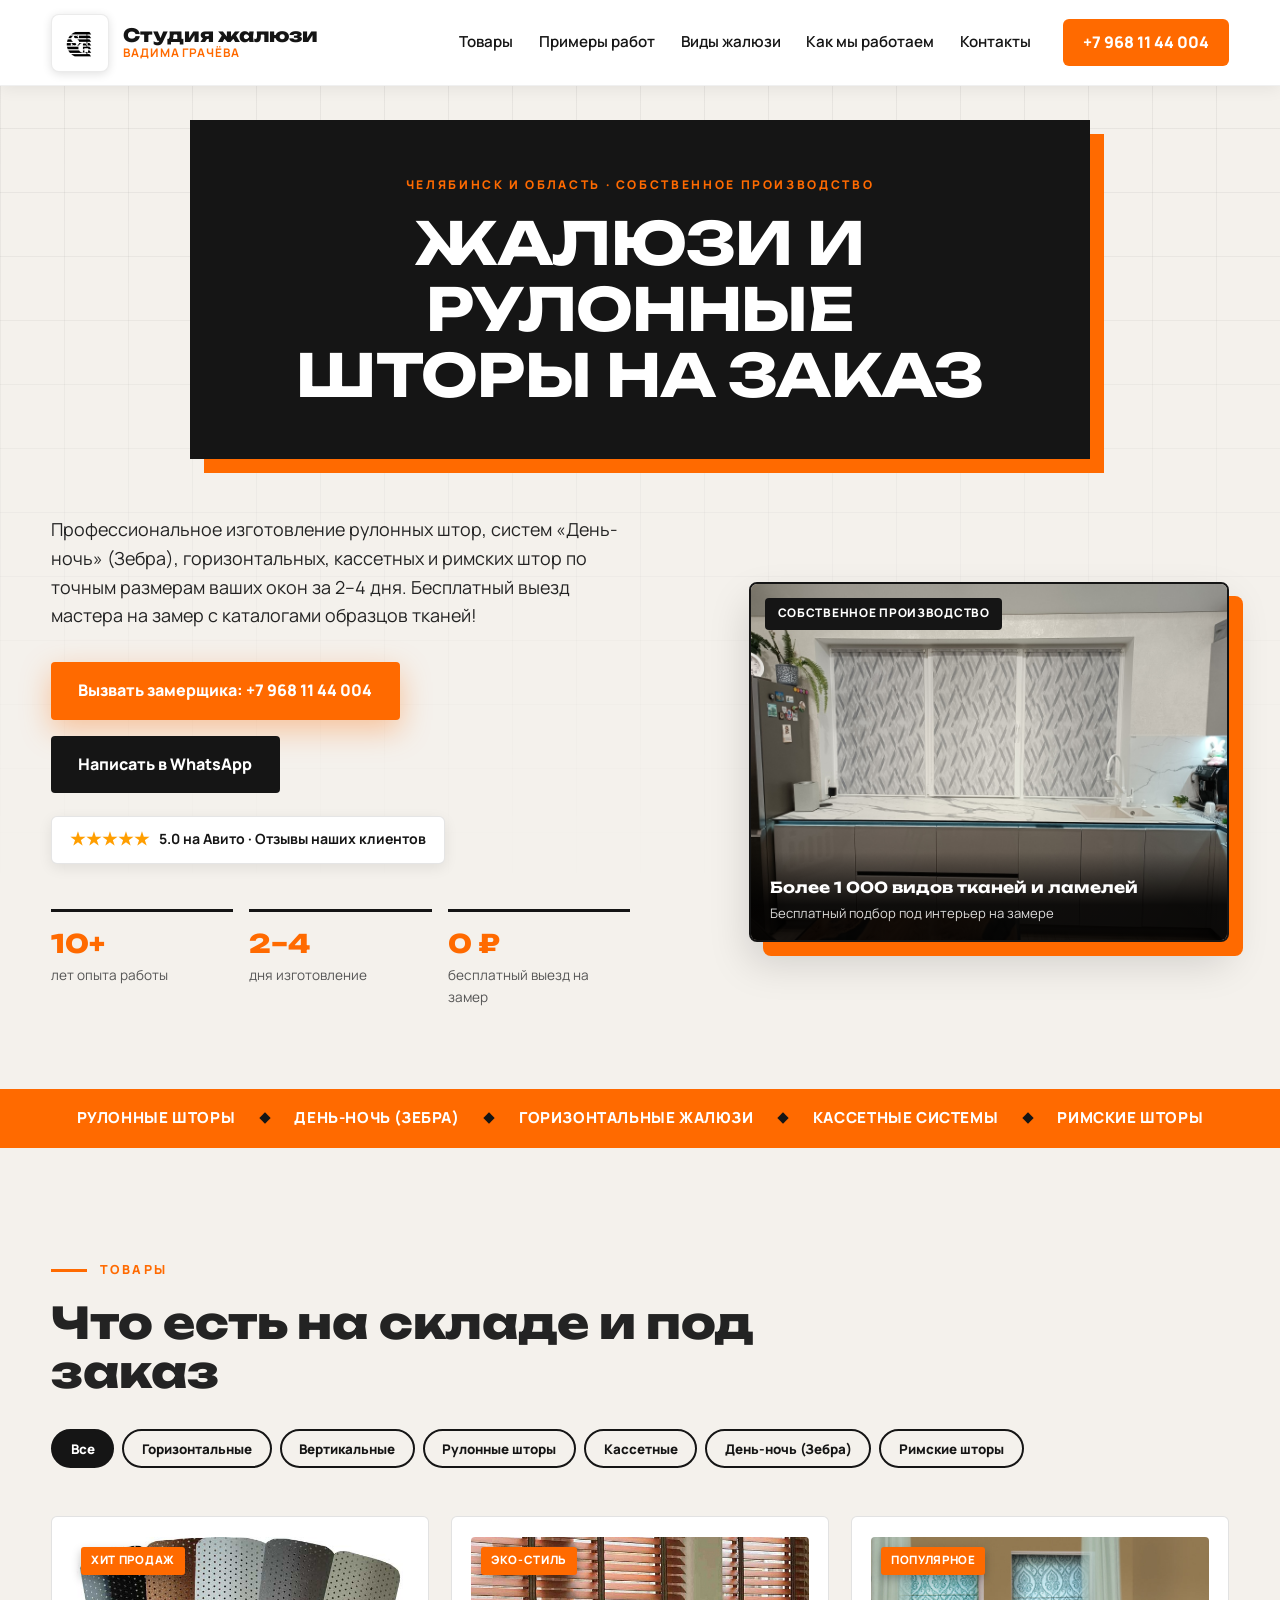
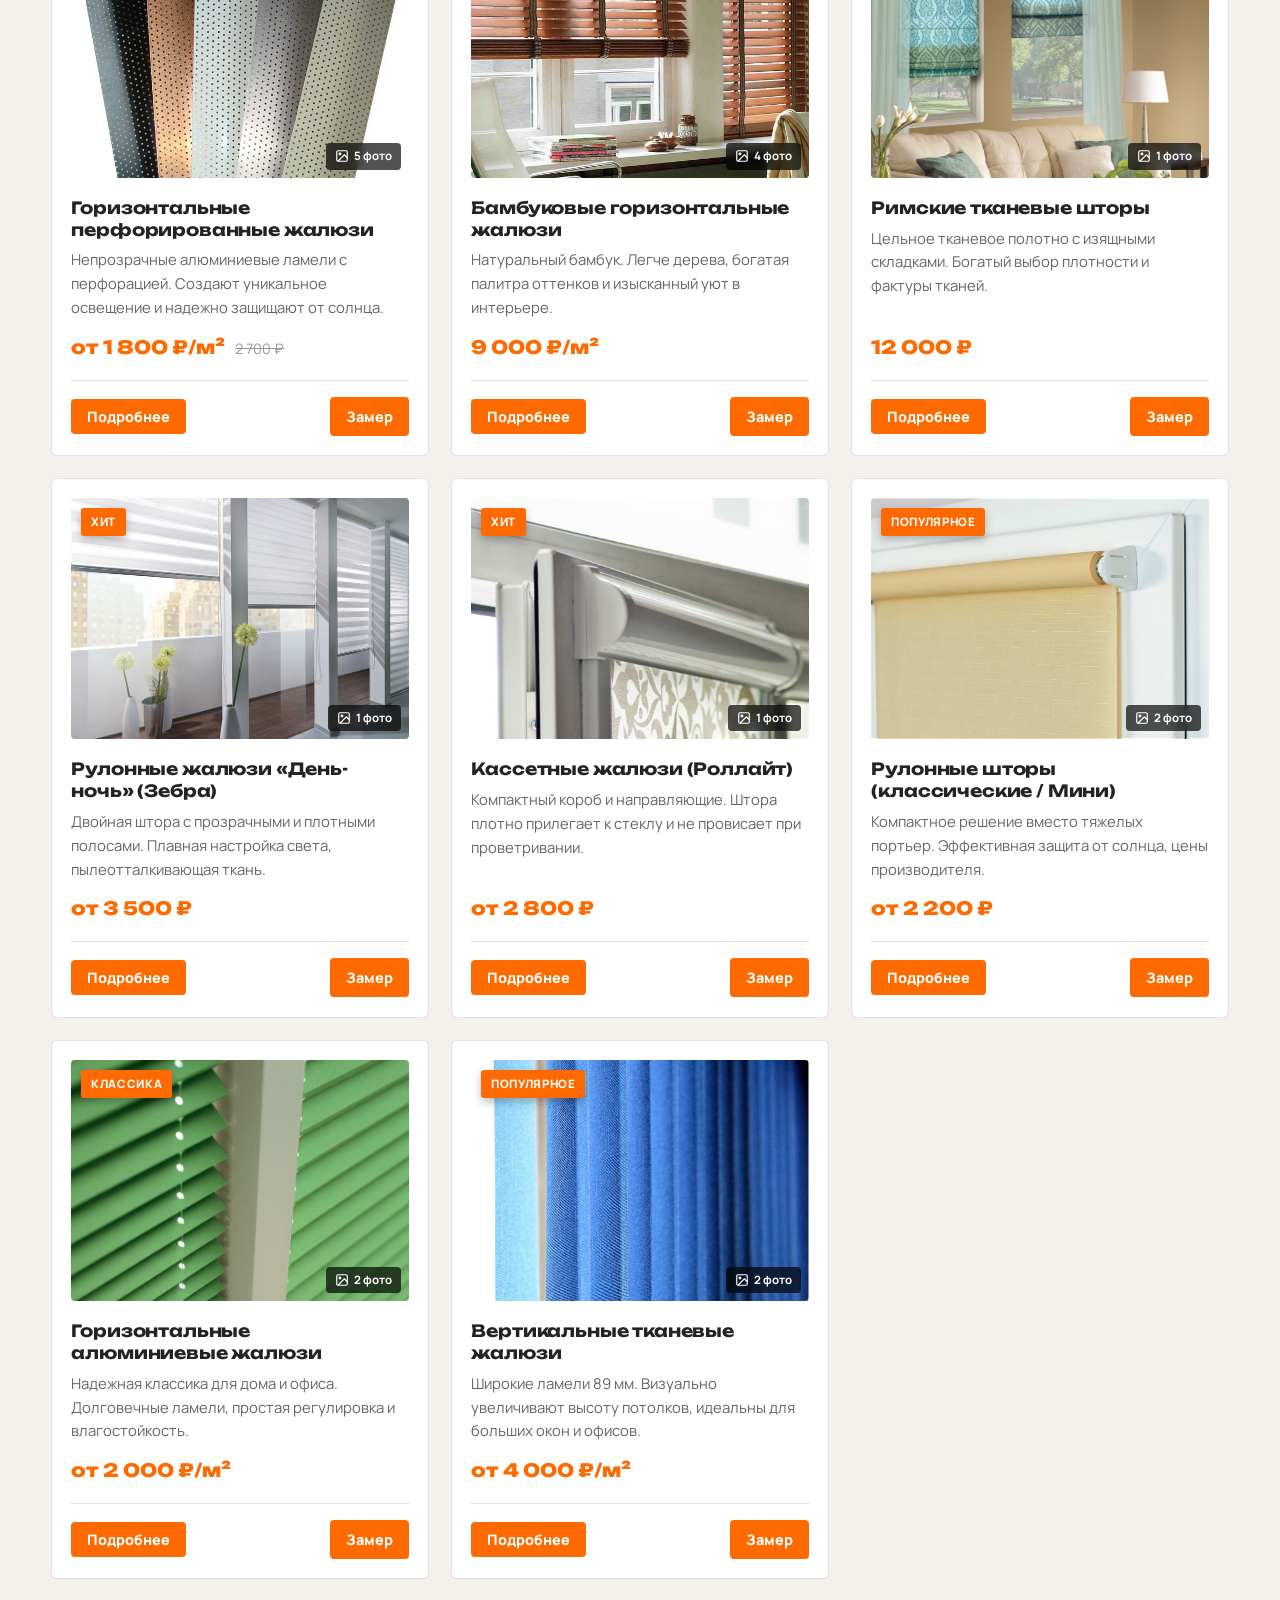
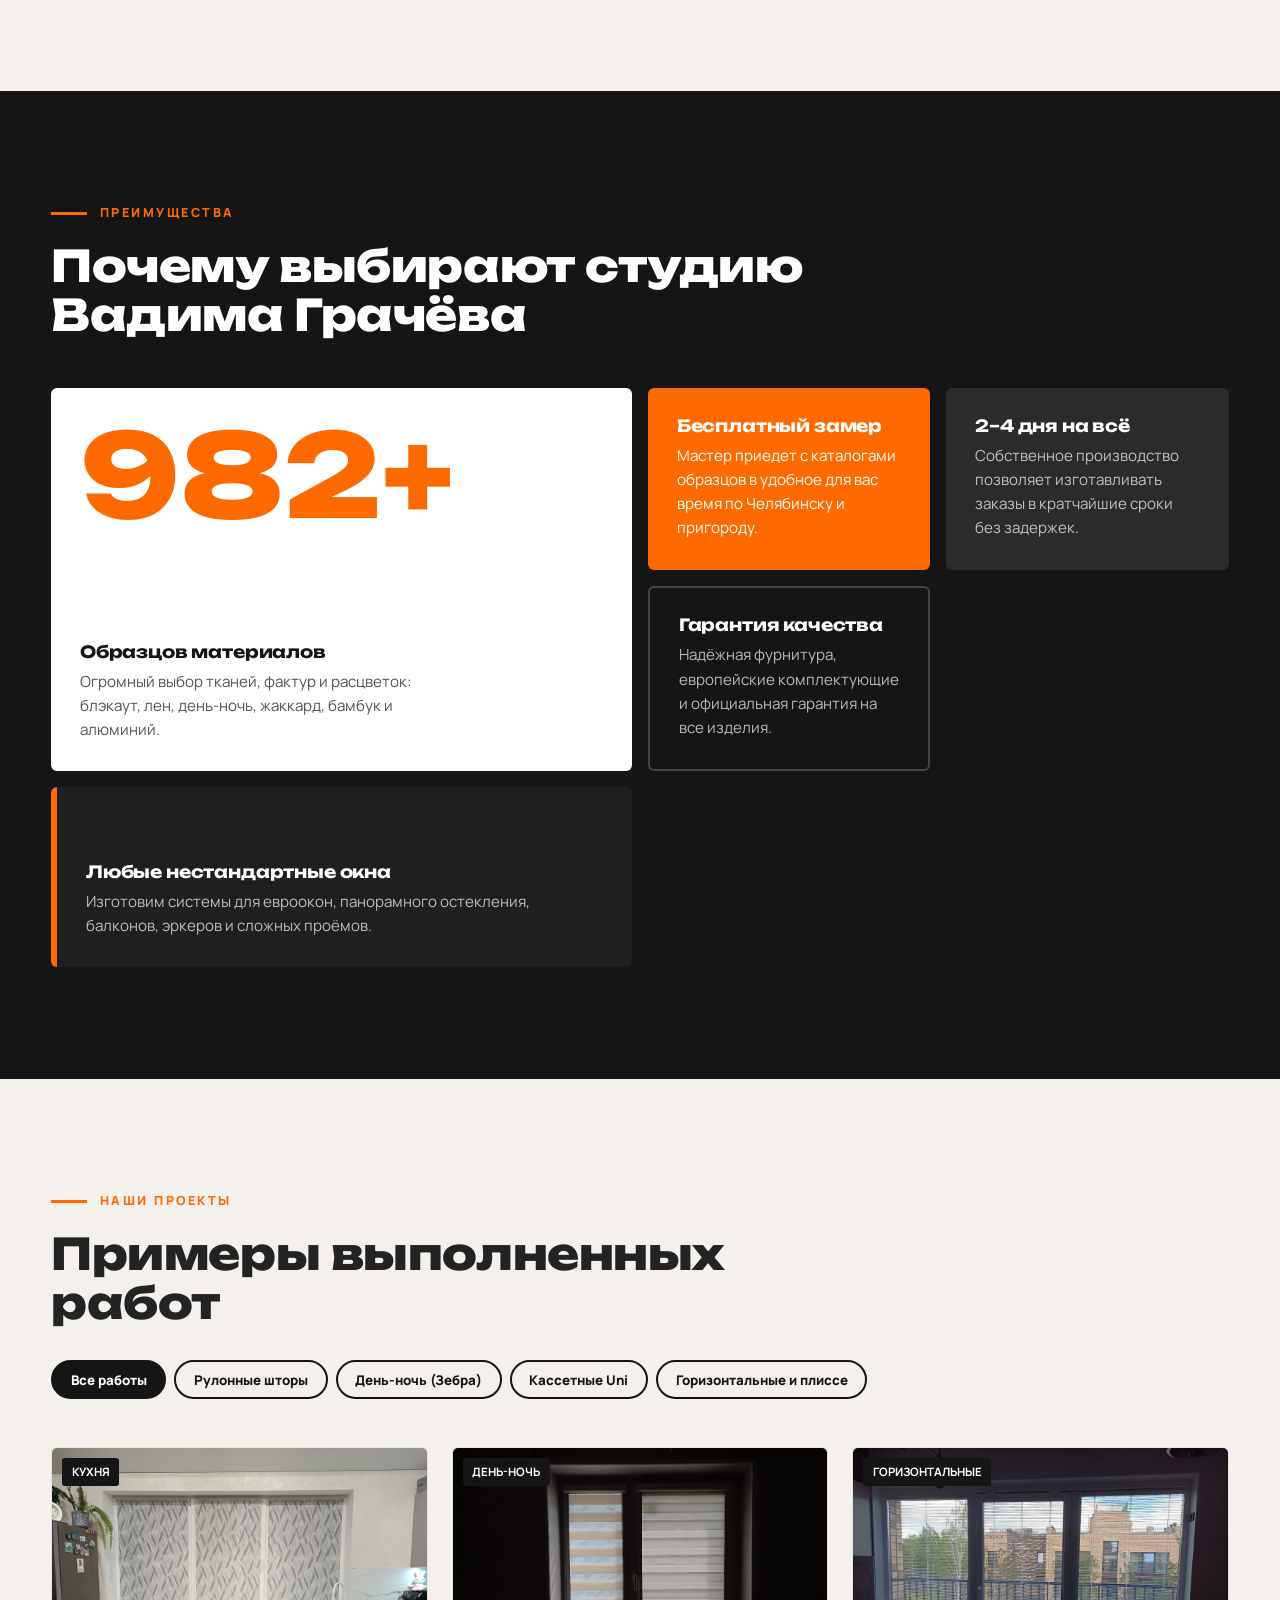
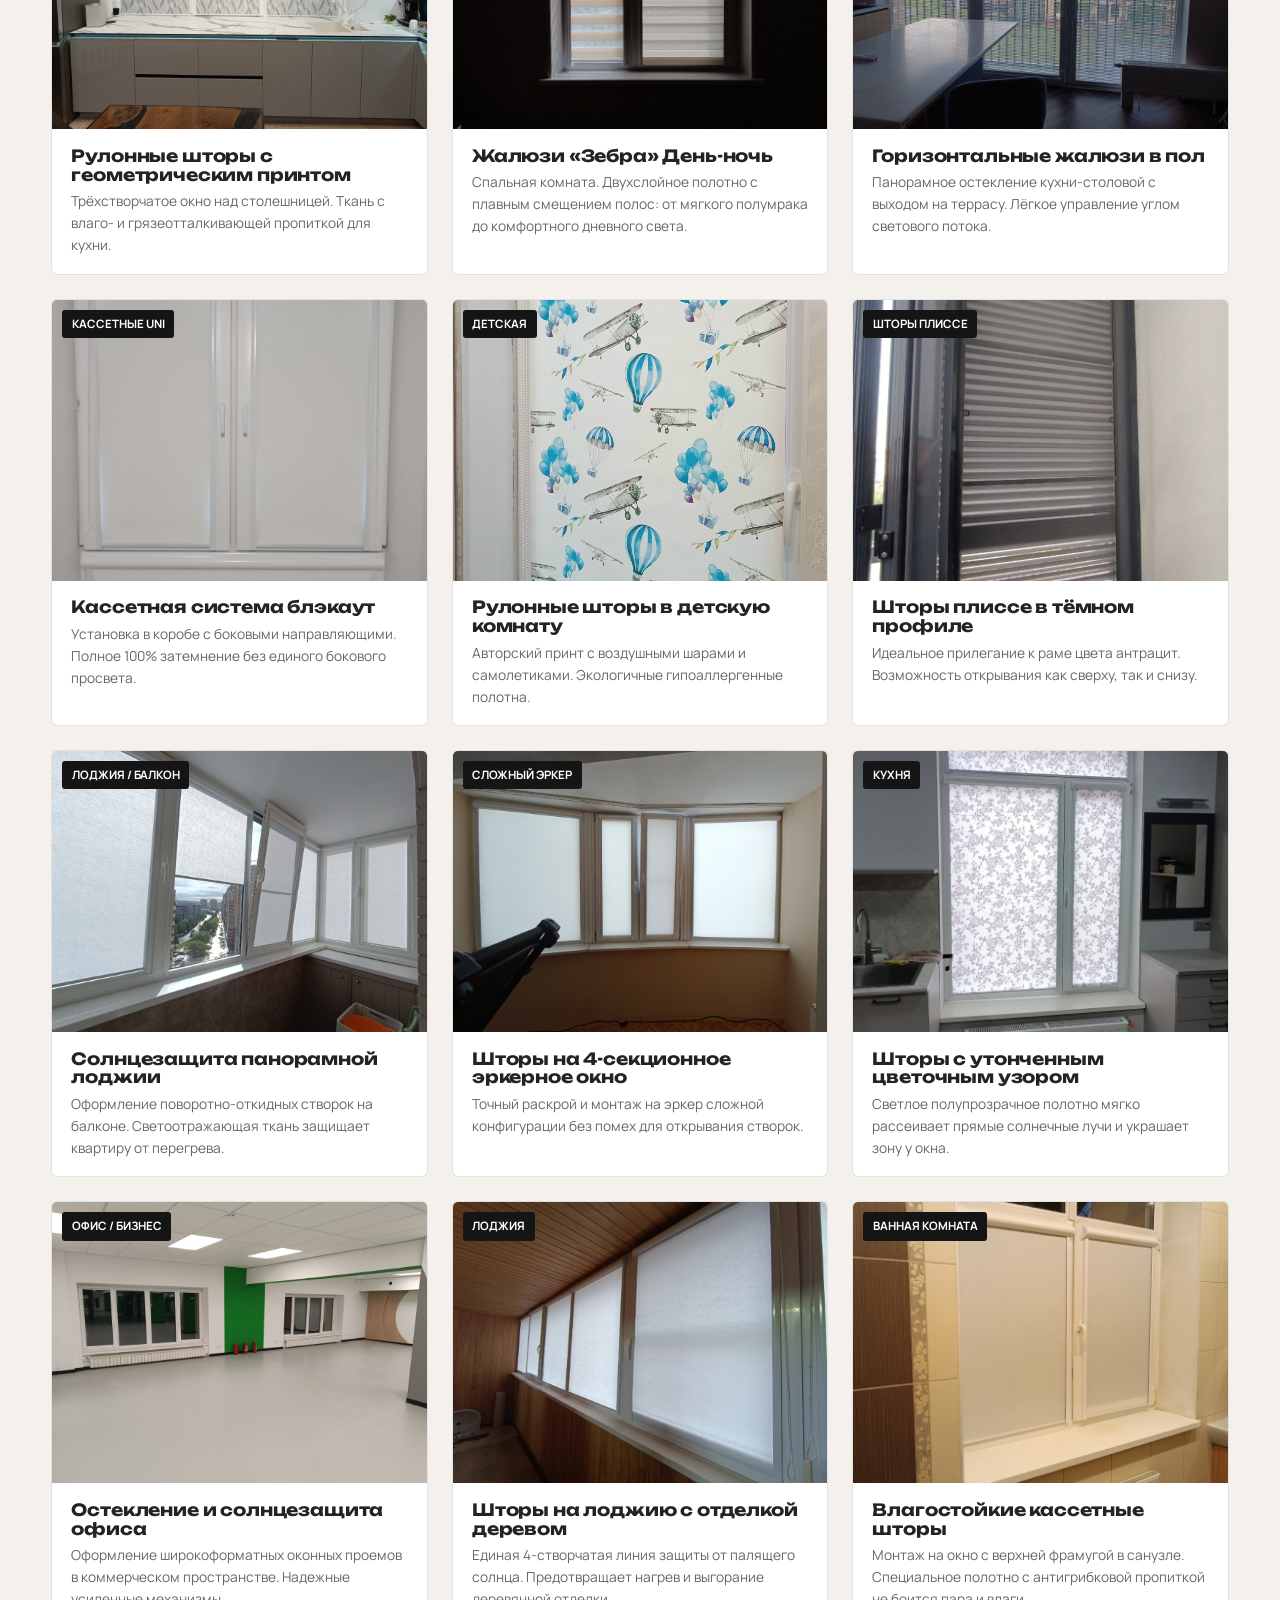
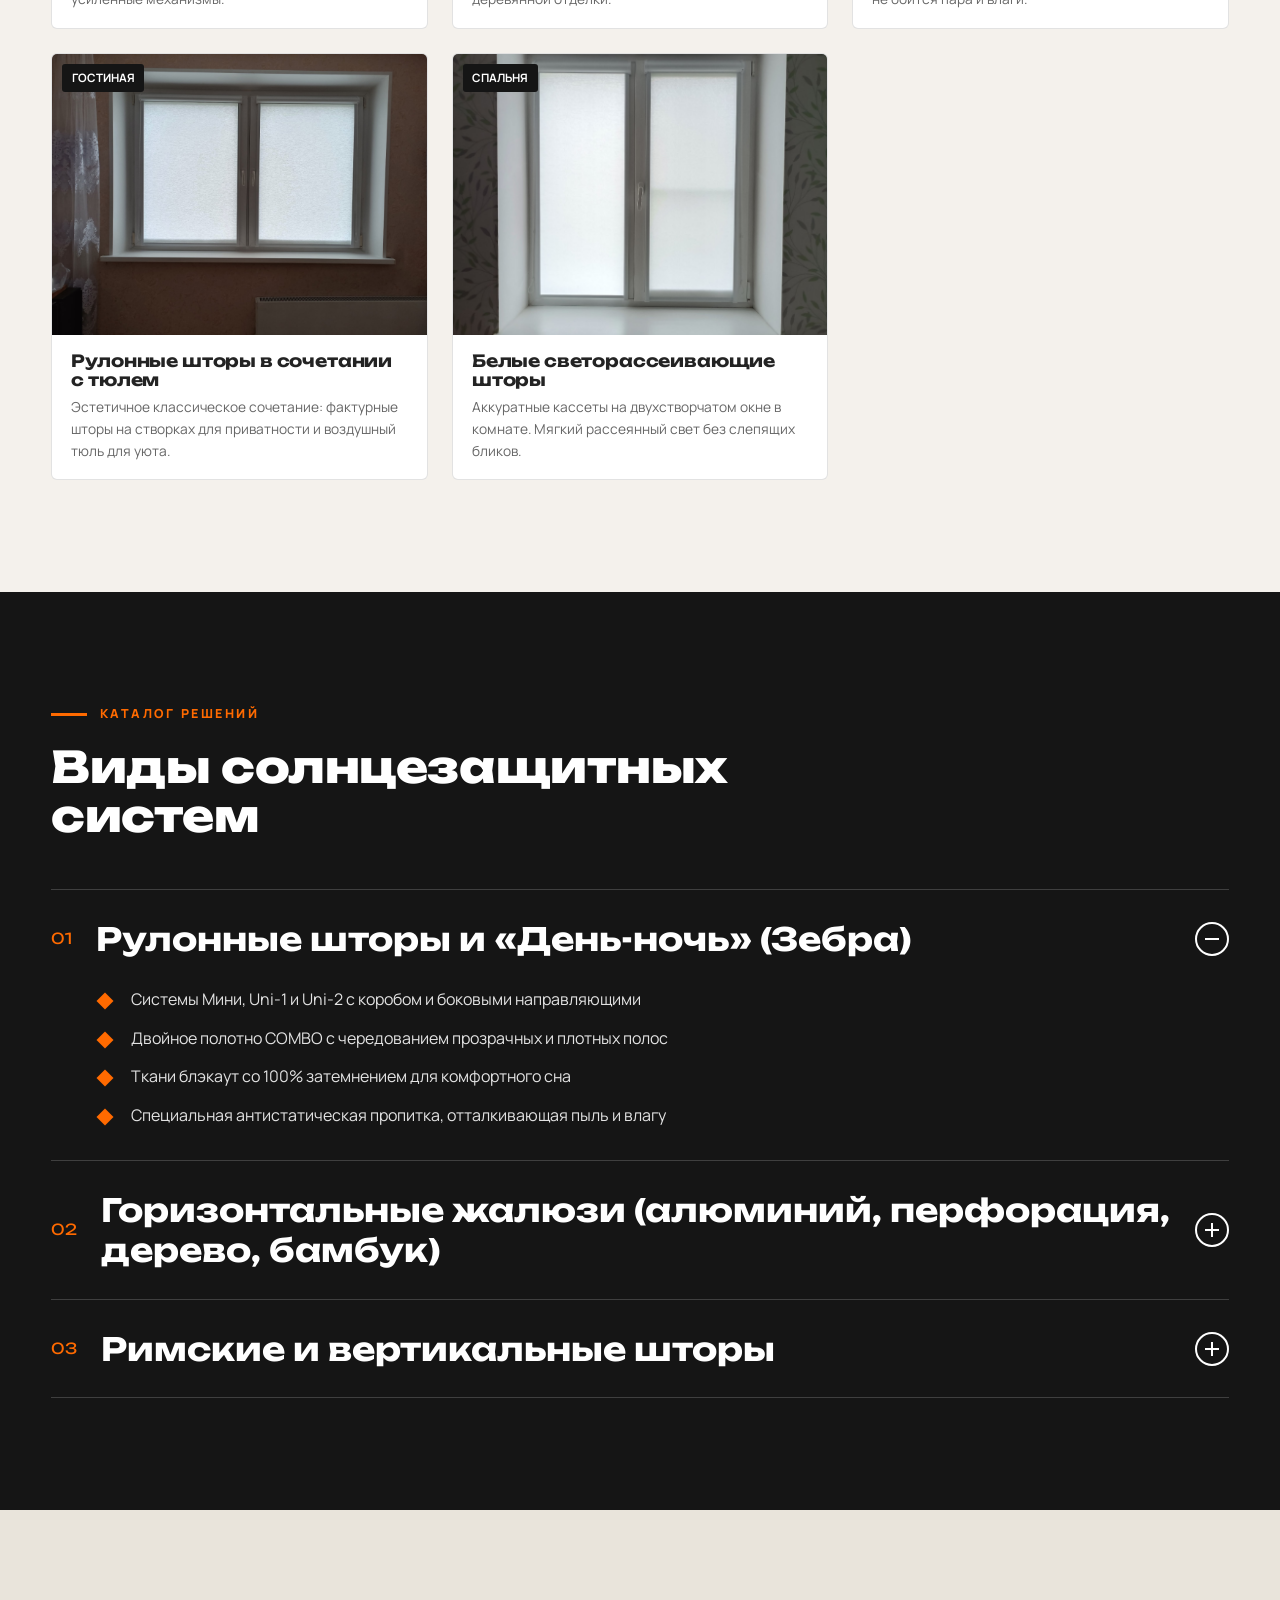
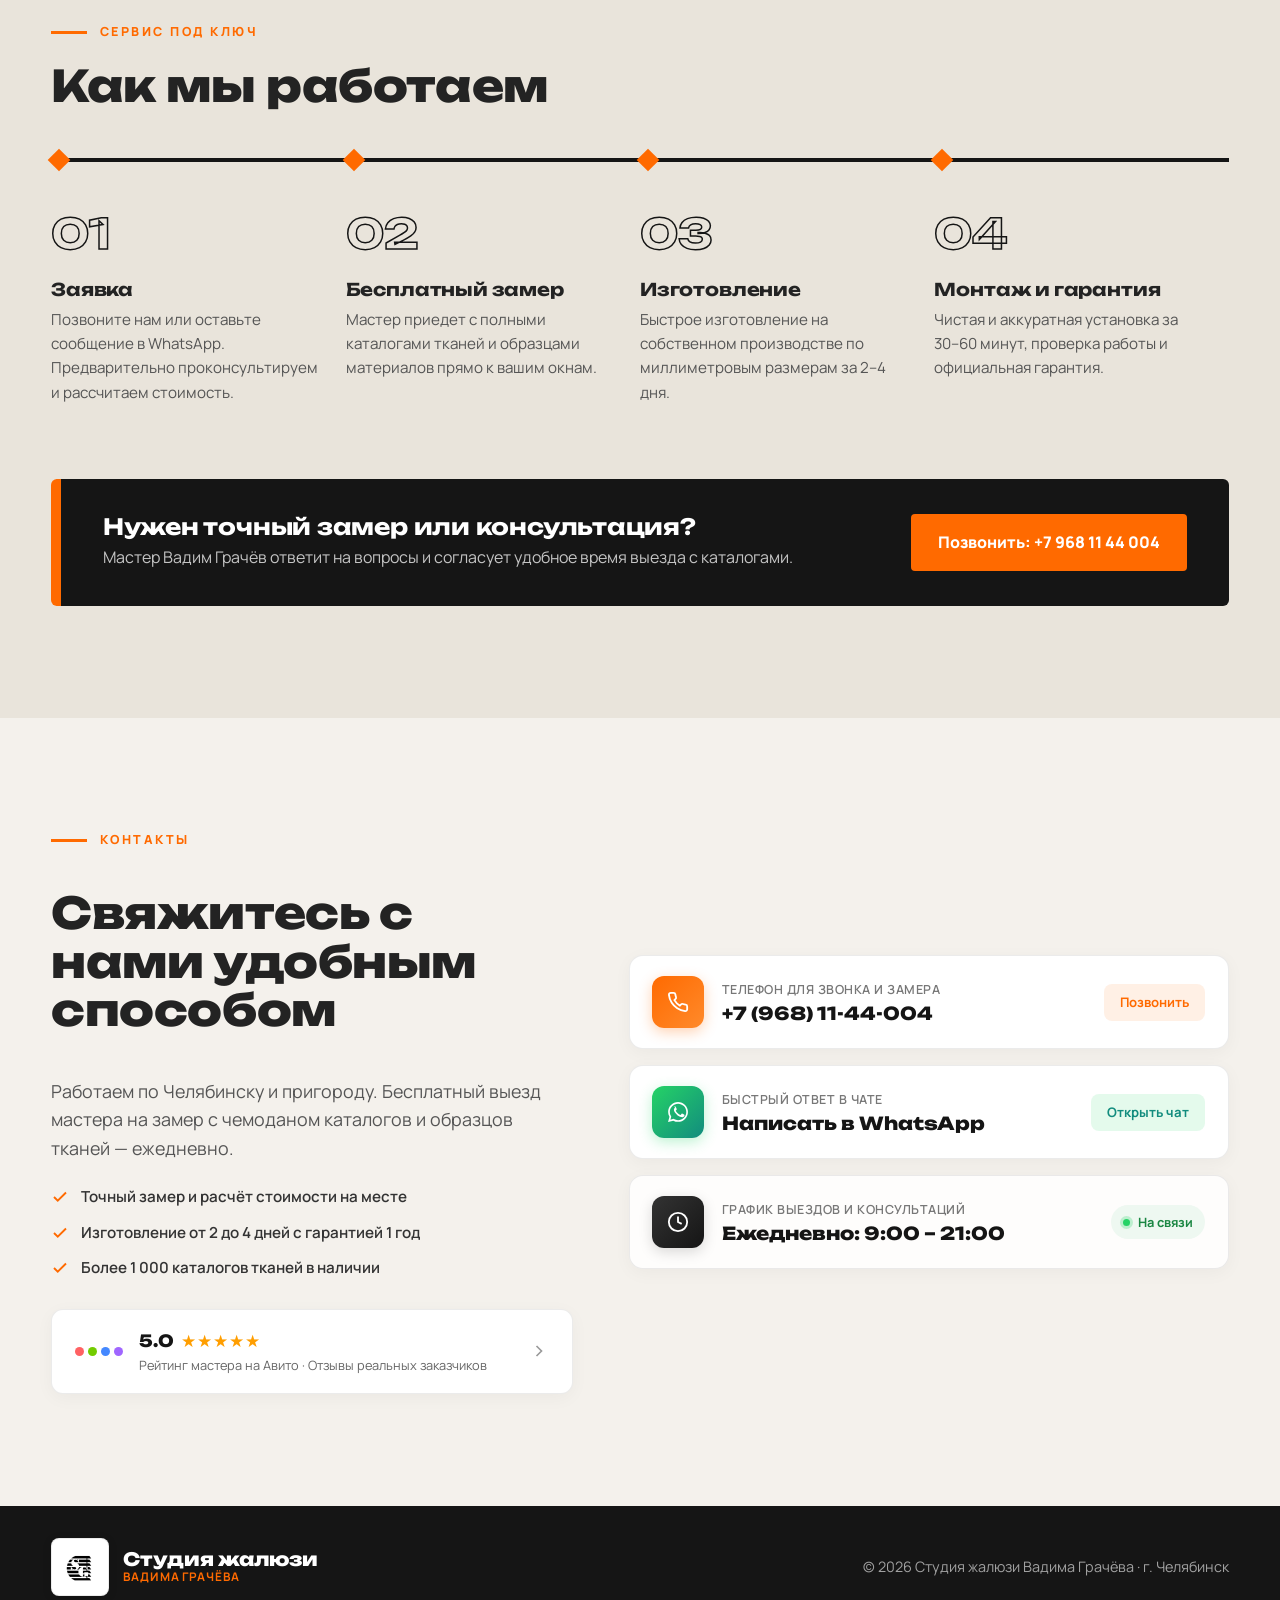
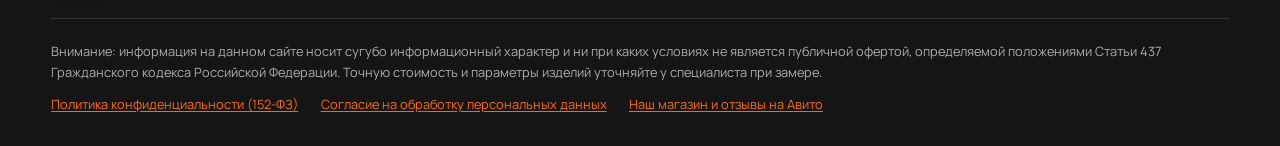
==== commit 59824b6f: "Update Avito profile link to https://www.avito.ru/brands/i8757937 across hero, contacts, and footer" ====
--- a/index.html
+++ b/index.html
@@ -60,7 +60,7 @@
                 <a href="https://wa.me/79681144004" target="_blank" rel="noopener" class="btn btn-black">Написать в WhatsApp</a>
               </div>
               <div style="margin-top: 1.4rem;" class="reveal d2">
-                <a href="https://www.avito.ru" target="_blank" rel="noopener" class="avito-badge">
+                <a href="https://www.avito.ru/brands/i8757937" target="_blank" rel="noopener" class="avito-badge">
                   <span class="avito-stars">★★★★★</span>
                   <span>5.0 на Авито · Отзывы наших клиентов</span>
                 </a>
@@ -596,7 +596,7 @@
             </div>
 
             <!-- Avito Verified Card -->
-            <a href="https://www.avito.ru" target="_blank" rel="noopener" class="avito-card">
+            <a href="https://www.avito.ru/brands/i8757937" target="_blank" rel="noopener" class="avito-card">
               <div class="avito-card-left">
                 <div class="avito-circles">
                   <span class="avito-dot c-red"></span>
@@ -683,6 +683,7 @@
           <div class="footer-legal-links">
             <a href="#privacyModal" class="js-open-privacy">Политика конфиденциальности (152-ФЗ)</a>
             <a href="#privacyModal" class="js-open-privacy">Согласие на обработку персональных данных</a>
+            <a href="https://www.avito.ru/brands/i8757937" target="_blank" rel="noopener">Наш магазин и отзывы на Авито</a>
           </div>
         </div>
       </div>
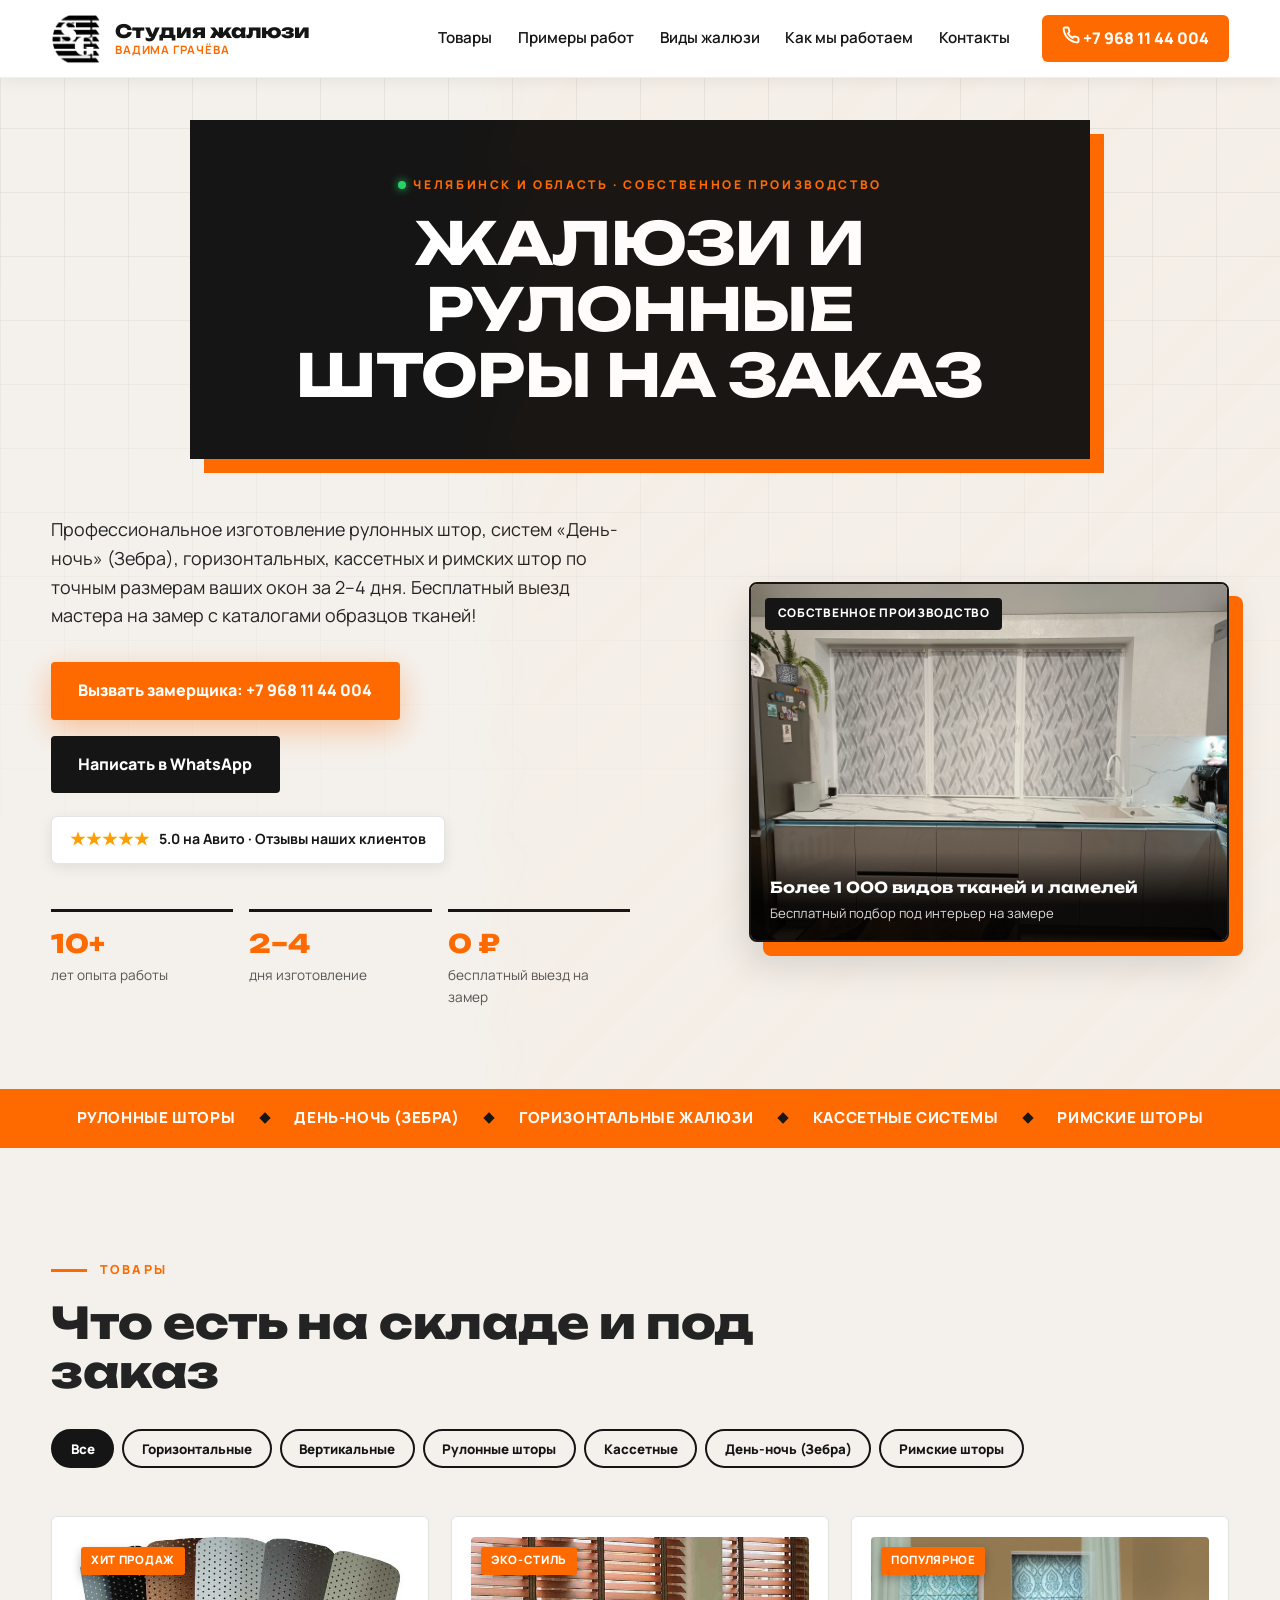
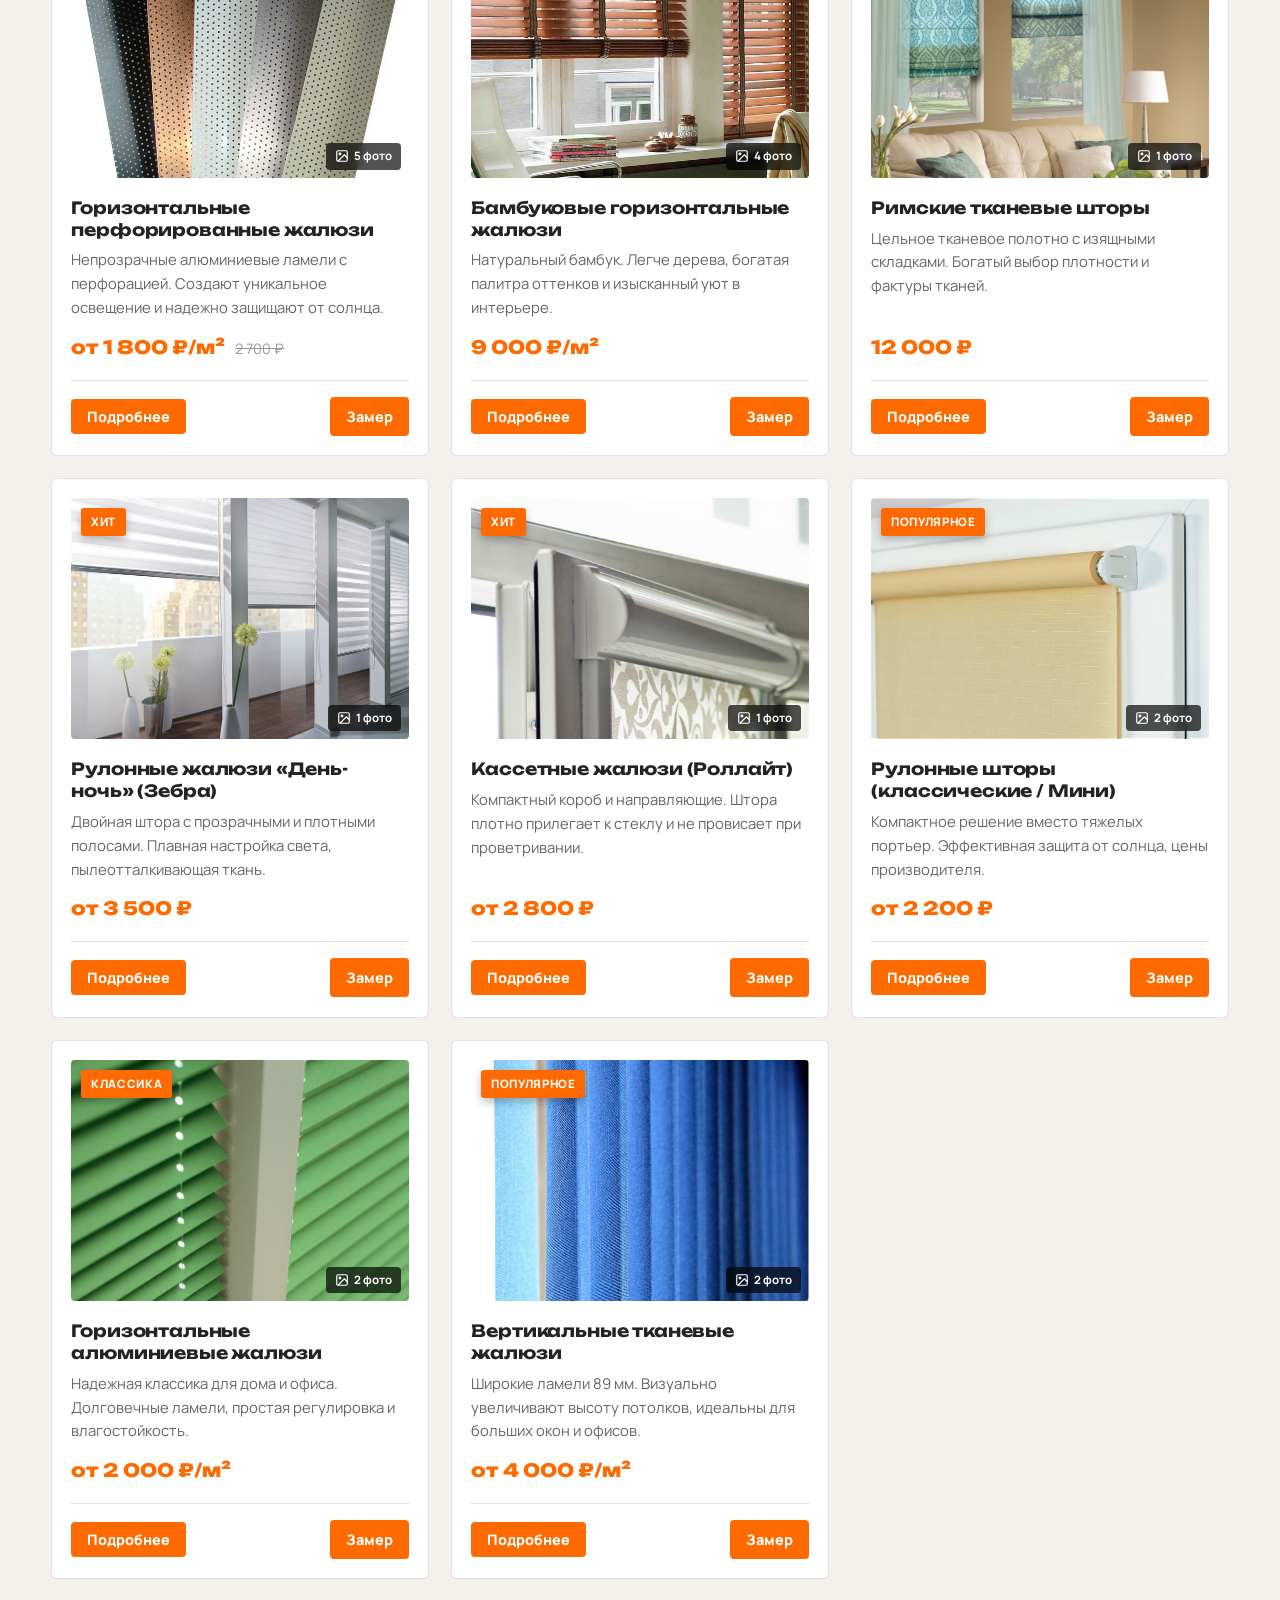
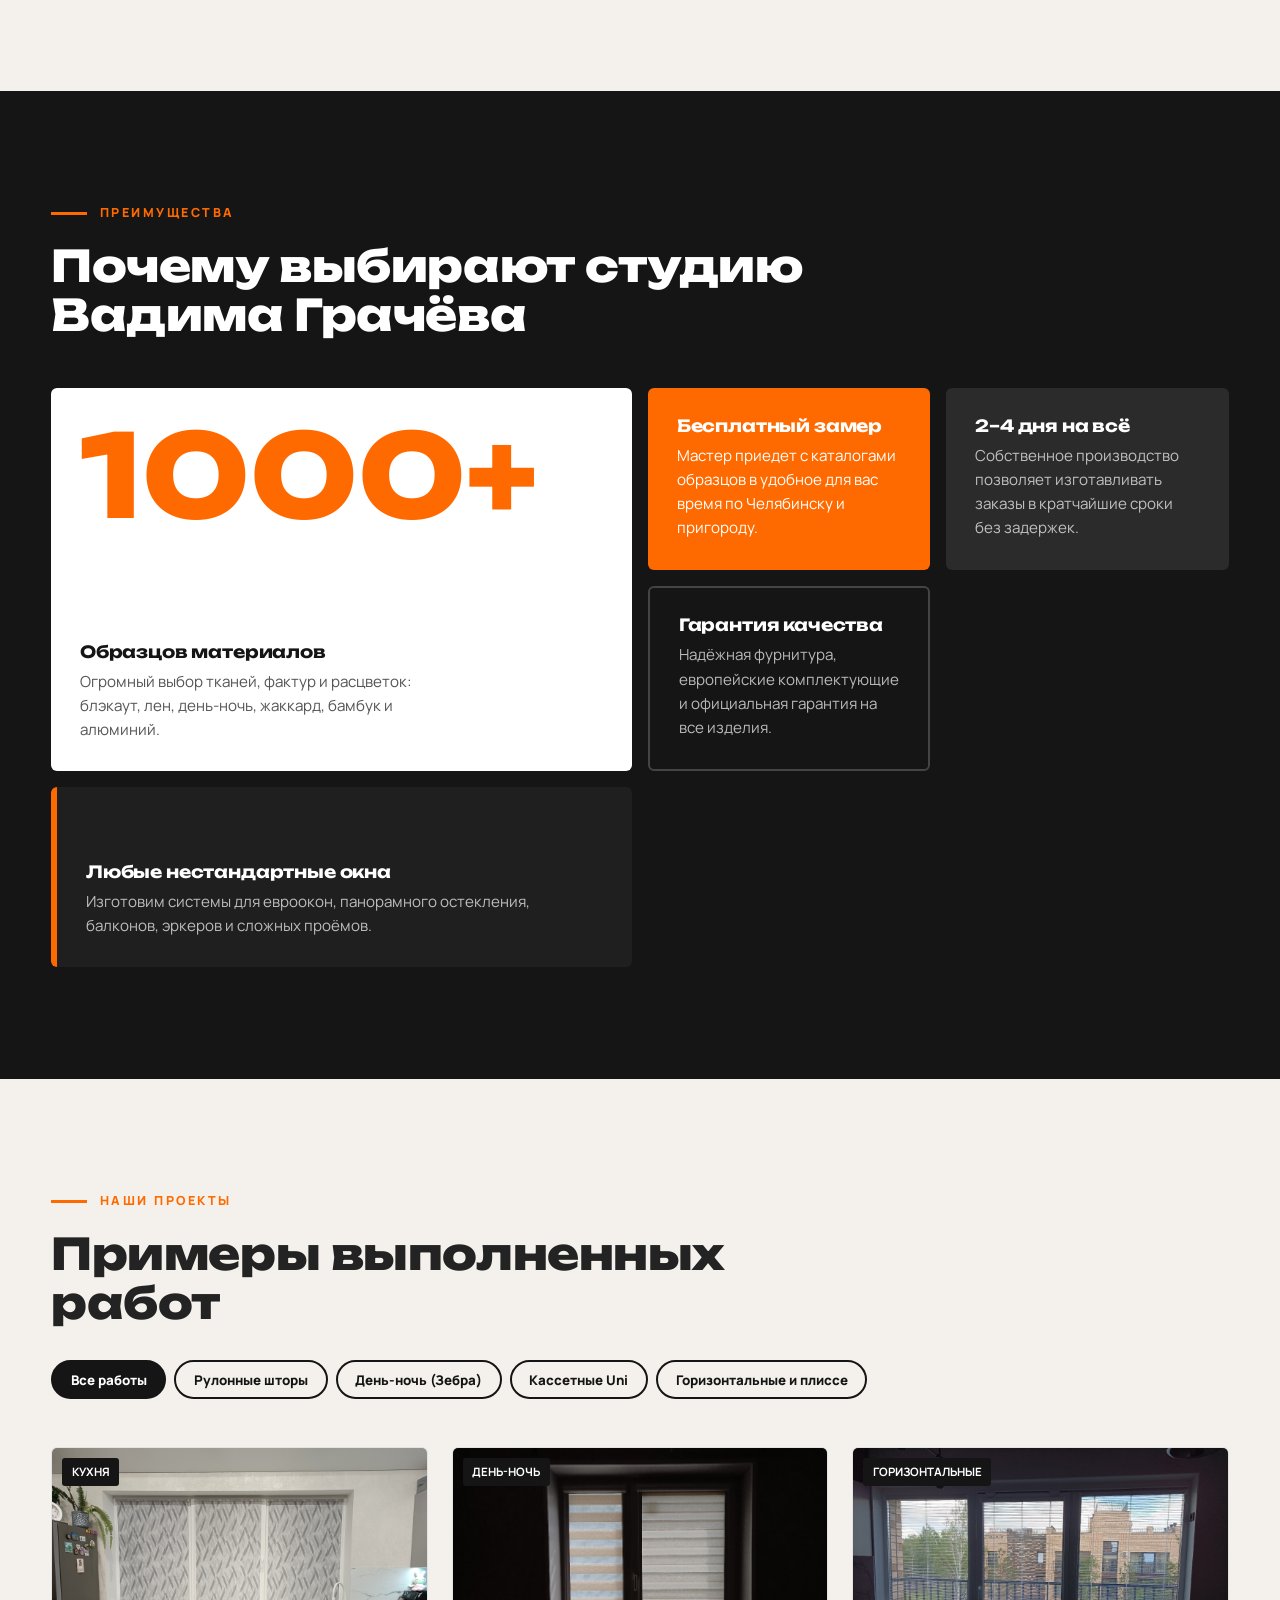
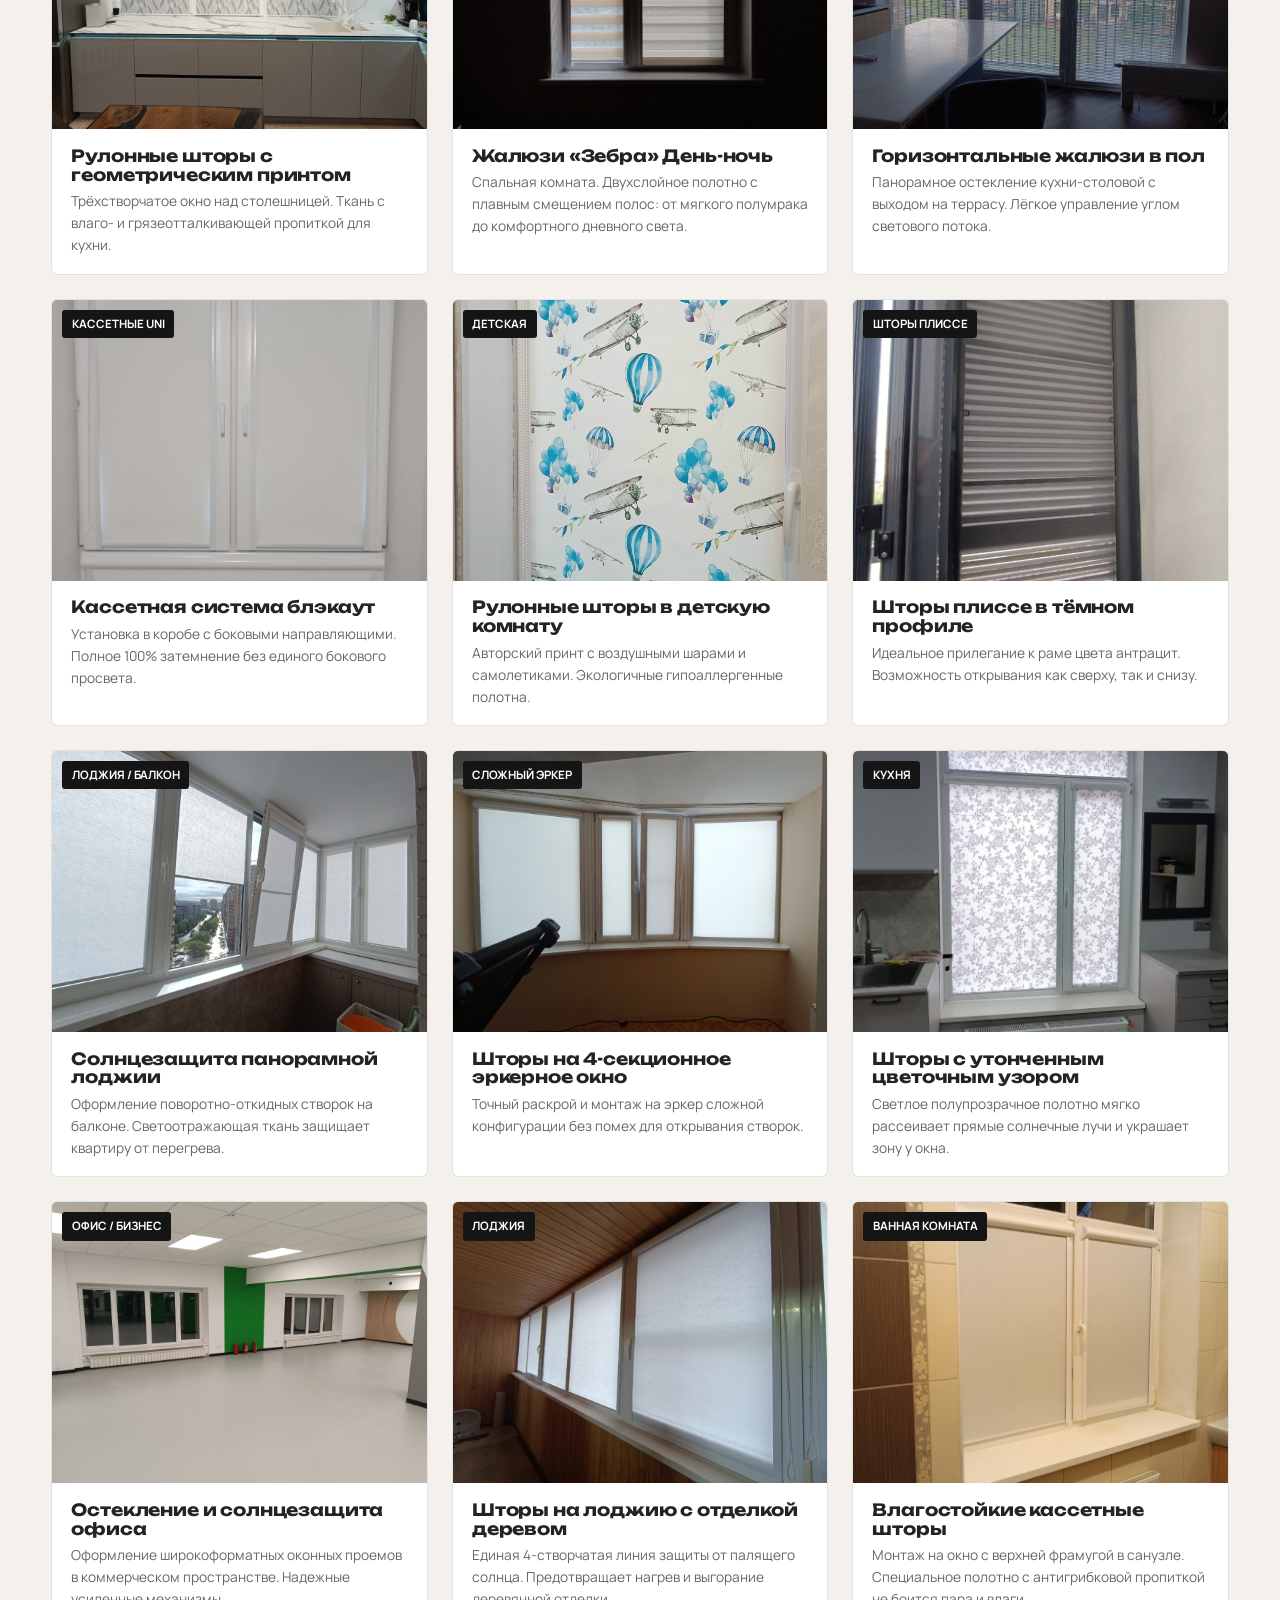
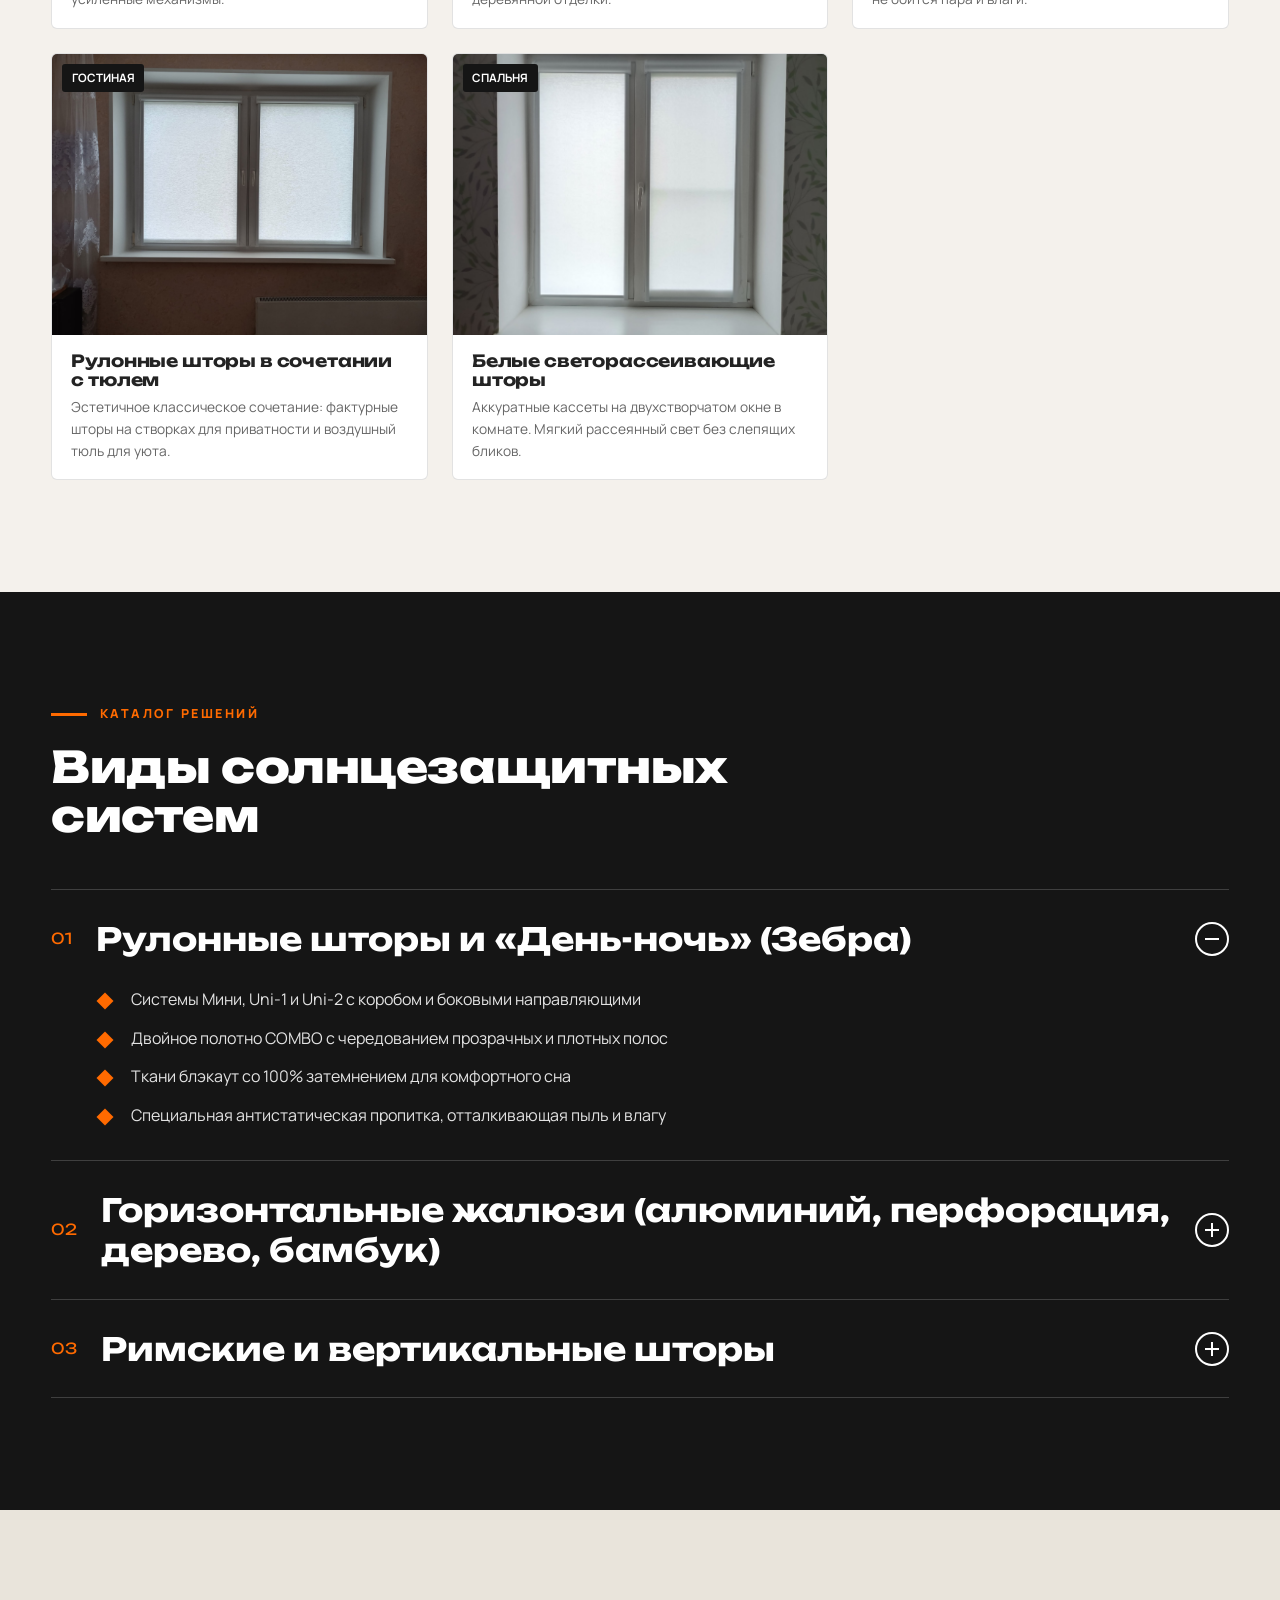
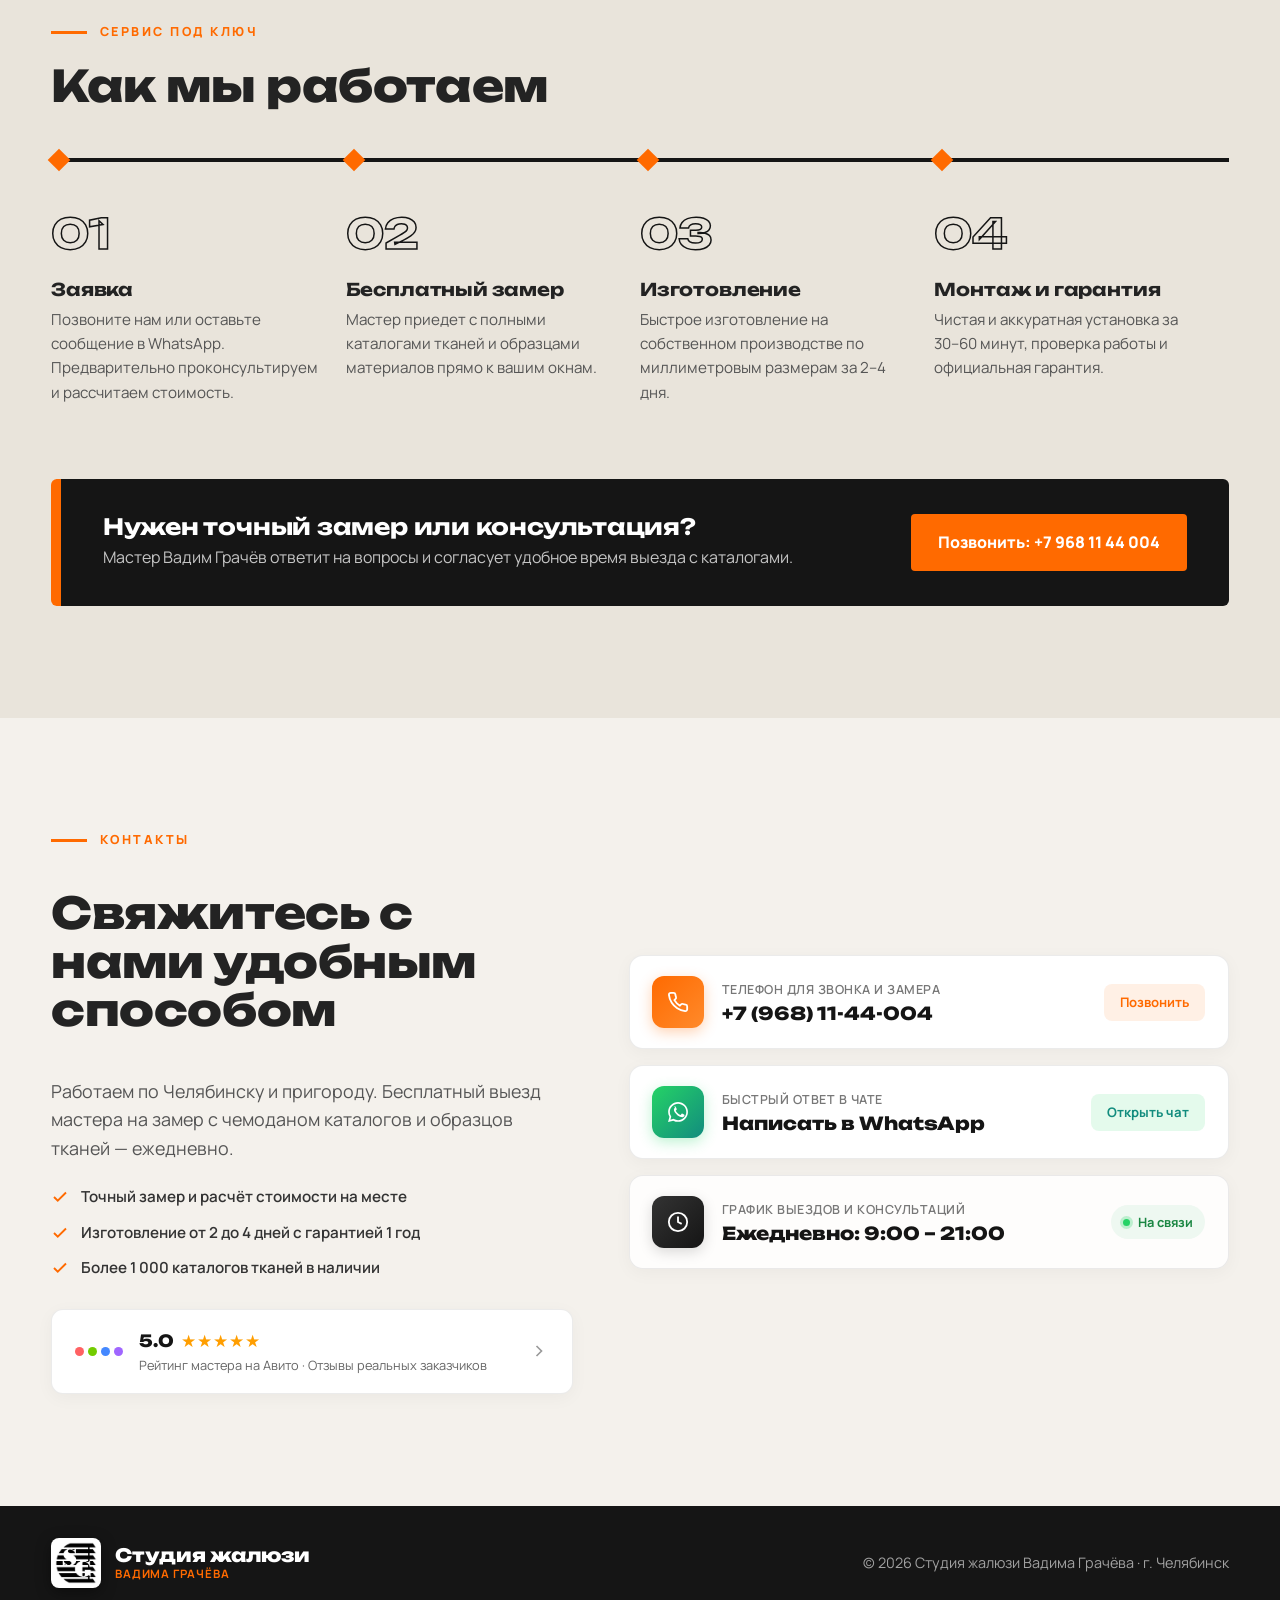
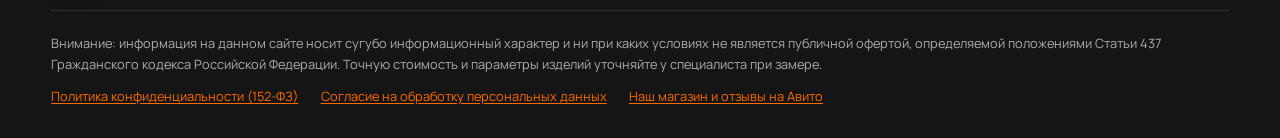
==== commit 6bc991ad: "Enhance logo visibility and add cinematic blinds reveal intro" ====
--- a/index.html
+++ b/index.html
@@ -24,9 +24,41 @@
     <link rel="stylesheet" href="./site.css" />
   </head>
   <body>
+    <!-- SITE INTRO (VENETIAN BLINDS REVEAL EFFECT) -->
+    <div class="site-intro" id="siteIntro" aria-label="Интро заставка Студия жалюзи Вадима Грачёва">
+      <div class="intro-slats-layer" aria-hidden="true">
+        <div class="intro-slat"></div>
+        <div class="intro-slat"></div>
+        <div class="intro-slat"></div>
+        <div class="intro-slat"></div>
+        <div class="intro-slat"></div>
+        <div class="intro-slat"></div>
+      </div>
+      <div class="intro-sunbeam" aria-hidden="true"></div>
+      <div class="intro-content">
+        <div class="intro-pill">
+          <span class="intro-dot"></span>
+          <span>Челябинск · Собственное производство</span>
+        </div>
+        <div class="intro-logo-box">
+          <div class="intro-logo-glow"></div>
+          <div class="intro-logo-badge">
+            <img src="./img/logo.png" alt="Студия жалюзи Вадима Грачёва" />
+          </div>
+        </div>
+        <div class="intro-brand-title">Студия жалюзи</div>
+        <div class="intro-brand-sub">Вадима Грачёва</div>
+        <p class="intro-tagline">Рулонные шторы · День-Ночь · Кассетные системы · Жалюзи</p>
+        <div class="intro-loader-track">
+          <div class="intro-loader-bar"></div>
+        </div>
+        <button class="intro-skip-btn" id="introSkipBtn" type="button">Пропустить ✕</button>
+      </div>
+    </div>
+
     <header class="nav" id="nav">
       <a href="#top" class="logo">
-        <img src="./img/logo.png" alt="Студия жалюзи Вадима Грачёва" class="logo-img" />
+        <img src="./img/logo-transparent.png" alt="Студия жалюзи Вадима Грачёва" class="logo-img" />
         <span class="logo-text">
           <b>Студия жалюзи</b>
           <small>Вадима Грачёва</small>
@@ -39,16 +71,20 @@
         <a href="#services">Как мы работаем</a>
         <a href="#contacts">Контакты</a>
       </nav>
-      <a href="tel:+79681144004" class="nav-phone">+7 968 11 44 004</a>
+      <a href="tel:+79681144004" class="nav-phone" aria-label="Позвонить: +7 968 11 44 004">
+        <svg width="18" height="18" viewBox="0 0 24 24" fill="none" stroke="currentColor" stroke-width="2.5"><path d="M22 16.92v3a2 2 0 0 1-2.18 2 19.79 19.79 0 0 1-8.63-3.07 19.5 19.5 0 0 1-6-6 19.79 19.79 0 0 1-3.07-8.67A2 2 0 0 1 4.11 2h3a2 2 0 0 1 2 1.72 12.84 12.84 0 0 0 .7 2.81 2 2 0 0 1-.45 2.11L8.09 9.91a16 16 0 0 0 6 6l1.27-1.27a2 2 0 0 1 2.11-.45 12.84 12.84 0 0 0 2.81.7A2 2 0 0 1 22 16.92z"/></svg>
+        <span class="nav-phone-num">+7 968 11 44 004</span>
+      </a>
       <button class="burger" id="burger" aria-label="Меню"><span></span><span></span></button>
     </header>
 
     <main id="top">
       <!-- HERO -->
       <section class="hero">
+        <div class="hero-sun-blinds" aria-hidden="true"></div>
         <div class="container">
           <div class="hero-title reveal">
-            <span class="hero-kicker">Челябинск и область · Собственное производство</span>
+            <span class="hero-kicker"><span class="hero-live-dot"></span>Челябинск и область · Собственное производство</span>
             <h1>Жалюзи и рулонные<br />шторы на заказ</h1>
           </div>
 
--- a/site.css
+++ b/site.css
@@ -46,18 +46,28 @@
   box-shadow: 0 4px 20px rgba(0, 0, 0, 0.1);
 }
 .nav.scrolled .logo { color: var(--black) !important; }
-.logo { font-family: var(--f-display); font-weight: 800; display: inline-flex; align-items: center; gap: .85rem; font-size: 1.12rem; }
+.logo {
+  font-family: var(--f-display);
+  font-weight: 800;
+  display: inline-flex;
+  align-items: center;
+  gap: .85rem;
+  font-size: 1.15rem;
+  text-decoration: none;
+  flex-shrink: 0;
+}
 .logo b { color: var(--orange); }
 .logo-img {
-  width: 58px;
-  height: 58px;
+  width: 50px;
+  height: 50px;
   object-fit: contain;
-  border-radius: 8px;
-  background: #fff;
-  padding: 3px;
+  display: block;
   flex-shrink: 0;
-  box-shadow: 0 2px 10px rgba(0, 0, 0, 0.12);
-  border: 1px solid rgba(0, 0, 0, 0.08);
+  border-radius: 6px;
+  transition: transform .25s ease;
+}
+.logo:hover .logo-img {
+  transform: scale(1.05);
 }
 .logo-mark { width: 22px; height: 22px; background: var(--orange); border: 4px solid currentColor; border-radius: 3px; display: inline-block; }
 .nav-links { display: flex; gap: 1.6rem; margin-left: auto; font-weight: 600; font-size: .95rem; }
@@ -513,7 +523,13 @@
   box-shadow: 0 0 0 3px rgba(37, 211, 102, 0.25);
 }
 .footer { background: var(--black); color: rgba(255,255,255,.6); padding: 2rem 0; font-size: .9rem; }
-.footer .logo { color: #fff; }
+.footer .logo { color: #fff; text-decoration: none; }
+.footer .logo-img {
+  background: #ffffff;
+  padding: 4px;
+  border-radius: 8px;
+  box-shadow: 0 4px 15px rgba(0, 0, 0, 0.4);
+}
 .foot { display: flex; justify-content: space-between; align-items: center; gap: 1rem; flex-wrap: wrap; }
 
 /* reveal */
@@ -863,13 +879,35 @@
   .nav:has(.burger.open) .logo { color: var(--black) !important; }
 }
 @media (max-width: 600px) {
+  .nav { padding: 0.65rem 3.5%; gap: 0.5rem; justify-content: space-between; }
+  .logo { gap: 0.55rem; }
+  .logo-img { width: 44px; height: 44px; }
+  .logo-text b { font-size: 0.98rem; }
+  .logo-text small { font-size: 0.62rem; }
   .prod-grid, .bento, .steps { grid-template-columns: 1fr; }
   .b-big, .b-wide { grid-column: auto; grid-row: auto; }
   .gallery { grid-auto-rows: 160px; }
   .facts { grid-template-columns: 1fr; }
-  .nav-phone { font-size: .85rem; padding: .55rem .8rem; }
+  .nav-phone { font-size: .82rem; padding: .5rem .75rem; display: inline-flex; align-items: center; gap: 0.4rem; }
   .hero-title { box-shadow: 8px 8px 0 var(--orange); }
   .checks { padding-left: 0; }
+}
+@media (max-width: 440px) {
+  .nav-phone .nav-phone-num { display: none; }
+  .nav-phone {
+    width: 38px;
+    height: 38px;
+    padding: 0;
+    border-radius: 50%;
+    display: inline-flex;
+    align-items: center;
+    justify-content: center;
+    flex-shrink: 0;
+  }
+  .burger { width: 38px; height: 38px; flex-shrink: 0; }
+  .logo-img { width: 38px; height: 38px; }
+  .logo-text b { font-size: 0.88rem; }
+  .logo-text small { font-size: 0.58rem; }
 }
 @media (prefers-reduced-motion: reduce) {
   *, *::before, *::after { animation: none !important; transition: none !important; }
@@ -886,17 +924,19 @@
   font-size: 1.15rem;
   font-weight: 800;
   color: var(--black);
+  white-space: nowrap;
 }
 .footer .logo-text b {
   color: #ffffff;
 }
 .logo-text small {
-  font-size: 0.74rem;
+  font-size: 0.72rem;
   font-family: var(--f-body);
   font-weight: 700;
   color: var(--orange);
   text-transform: uppercase;
   letter-spacing: 0.08em;
+  white-space: nowrap;
 }
 
 /* LEGAL COMPLIANCE & 152-FZ */
@@ -1054,3 +1094,288 @@
   color: #666;
 }
 
+/* ==========================================================================
+   HERO SUNBEAM & AMBIENT BLINDS EFFECT
+   ========================================================================== */
+.hero-sun-blinds {
+  position: absolute;
+  top: -15%;
+  right: -8%;
+  width: 70%;
+  height: 130%;
+  pointer-events: none;
+  opacity: 0.16;
+  background: repeating-linear-gradient(
+    -45deg,
+    rgba(255, 106, 0, 0.28) 0px,
+    rgba(255, 106, 0, 0.28) 28px,
+    transparent 28px,
+    transparent 68px
+  );
+  filter: blur(28px);
+  z-index: 1;
+}
+
+.hero-live-dot {
+  width: 8px;
+  height: 8px;
+  background: #25d366;
+  border-radius: 50%;
+  display: inline-block;
+  margin-right: 0.45rem;
+  box-shadow: 0 0 8px #25d366;
+  animation: liveDotPulse 1.6s infinite alternate ease-in-out;
+}
+@keyframes liveDotPulse {
+  0% { opacity: 0.5; transform: scale(0.85); }
+  100% { opacity: 1; transform: scale(1.25); }
+}
+
+/* ==========================================================================
+   SITE INTRO PRELOADER (VENETIAN BLINDS OPENING EFFECT)
+   ========================================================================== */
+body.intro-locked {
+  overflow: hidden !important;
+}
+
+.site-intro {
+  position: fixed;
+  inset: 0;
+  z-index: 99999;
+  display: flex;
+  align-items: center;
+  justify-content: center;
+  background: #0d0f12;
+  overflow: hidden;
+  transition: opacity 0.6s cubic-bezier(0.16, 1, 0.3, 1), visibility 0.6s cubic-bezier(0.16, 1, 0.3, 1);
+  animation: introAutoDismiss 2.8s forwards;
+}
+
+@keyframes introAutoDismiss {
+  0%, 82% { opacity: 1; pointer-events: auto; }
+  100% { opacity: 0; pointer-events: none; visibility: hidden; }
+}
+
+/* Background Blinds Slats for 3D Opening Effect */
+.intro-slats-layer {
+  position: absolute;
+  inset: 0;
+  display: flex;
+  flex-direction: column;
+  z-index: 1;
+  pointer-events: none;
+}
+.intro-slat {
+  flex: 1;
+  background: linear-gradient(180deg, #16181f 0%, #0d0e13 100%);
+  border-bottom: 1px solid rgba(255, 106, 0, 0.16);
+  transform-origin: top center;
+  transition: transform 0.75s cubic-bezier(0.77, 0, 0.175, 1), opacity 0.5s ease;
+}
+
+/* When opening: slats rotate on 3D perspective like real blinds turning open */
+.site-intro.opening .intro-slat {
+  transform: perspective(700px) rotateX(-90deg) scaleY(0);
+  opacity: 0;
+}
+.site-intro.opening .intro-slat:nth-child(1) { transition-delay: 0.00s; }
+.site-intro.opening .intro-slat:nth-child(2) { transition-delay: 0.05s; }
+.site-intro.opening .intro-slat:nth-child(3) { transition-delay: 0.10s; }
+.site-intro.opening .intro-slat:nth-child(4) { transition-delay: 0.15s; }
+.site-intro.opening .intro-slat:nth-child(5) { transition-delay: 0.20s; }
+.site-intro.opening .intro-slat:nth-child(6) { transition-delay: 0.25s; }
+
+/* Sunbeam through slats ambient light */
+.intro-sunbeam {
+  position: absolute;
+  top: -20%;
+  left: 15%;
+  width: 70%;
+  height: 140%;
+  background: radial-gradient(circle at center, rgba(255, 106, 0, 0.24) 0%, rgba(255, 106, 0, 0.06) 50%, transparent 75%);
+  pointer-events: none;
+  z-index: 2;
+  filter: blur(45px);
+  animation: introPulse 2s ease-in-out infinite alternate;
+}
+
+@keyframes introPulse {
+  0% { opacity: 0.6; transform: scale(0.95); }
+  100% { opacity: 1; transform: scale(1.05); }
+}
+
+/* Intro Main Content Card */
+.intro-content {
+  position: relative;
+  z-index: 10;
+  text-align: center;
+  color: #ffffff;
+  padding: 2rem 1.5rem;
+  max-width: 520px;
+  width: 92%;
+  display: flex;
+  flex-direction: column;
+  align-items: center;
+  transition: transform 0.6s cubic-bezier(0.16, 1, 0.3, 1), opacity 0.5s ease;
+}
+
+.site-intro.opening .intro-content {
+  transform: scale(0.92) translateY(-25px);
+  opacity: 0;
+}
+
+/* Badge */
+.intro-pill {
+  display: inline-flex;
+  align-items: center;
+  gap: 0.55rem;
+  background: rgba(255, 255, 255, 0.08);
+  border: 1px solid rgba(255, 106, 0, 0.35);
+  padding: 0.45rem 1.1rem;
+  border-radius: 999px;
+  font-size: 0.76rem;
+  font-weight: 700;
+  letter-spacing: 0.12em;
+  text-transform: uppercase;
+  color: #ffaa55;
+  margin-bottom: 1.4rem;
+  backdrop-filter: blur(8px);
+}
+.intro-dot {
+  width: 7px;
+  height: 7px;
+  background: var(--orange);
+  border-radius: 50%;
+  box-shadow: 0 0 10px var(--orange);
+  animation: introDotGlow 1.2s infinite alternate;
+}
+@keyframes introDotGlow {
+  0% { transform: scale(0.8); opacity: 0.6; }
+  100% { transform: scale(1.3); opacity: 1; }
+}
+
+/* Logo Presentation */
+.intro-logo-box {
+  position: relative;
+  width: 96px;
+  height: 96px;
+  margin-bottom: 1.4rem;
+  display: flex;
+  align-items: center;
+  justify-content: center;
+}
+.intro-logo-glow {
+  position: absolute;
+  inset: -15px;
+  background: radial-gradient(circle, rgba(255, 106, 0, 0.5) 0%, transparent 70%);
+  border-radius: 50%;
+  filter: blur(14px);
+  animation: introGlow 2s infinite ease-in-out;
+}
+@keyframes introGlow {
+  0%, 100% { transform: scale(0.9); opacity: 0.6; }
+  50% { transform: scale(1.18); opacity: 1; }
+}
+.intro-logo-badge {
+  position: relative;
+  z-index: 2;
+  width: 86px;
+  height: 86px;
+  background: #ffffff;
+  border-radius: 20px;
+  padding: 10px;
+  display: flex;
+  align-items: center;
+  justify-content: center;
+  box-shadow: 0 16px 40px rgba(0, 0, 0, 0.6), 0 0 0 2px rgba(255, 106, 0, 0.45);
+  animation: introLogoPop 0.8s cubic-bezier(0.175, 0.885, 0.32, 1.275);
+}
+@keyframes introLogoPop {
+  0% { transform: scale(0.65) rotate(-6deg); opacity: 0; }
+  100% { transform: scale(1) rotate(0deg); opacity: 1; }
+}
+.intro-logo-badge img {
+  width: 100%;
+  height: 100%;
+  object-fit: contain;
+  display: block;
+}
+
+/* Brand Typography */
+.intro-brand-title {
+  font-family: var(--f-display);
+  font-size: clamp(1.8rem, 5.5vw, 2.5rem);
+  font-weight: 800;
+  letter-spacing: -0.01em;
+  line-height: 1.1;
+  margin: 0;
+  text-transform: uppercase;
+}
+.intro-brand-sub {
+  font-family: var(--f-display);
+  font-size: clamp(1.3rem, 4vw, 1.75rem);
+  font-weight: 800;
+  color: var(--orange);
+  letter-spacing: 0.05em;
+  margin-top: 0.25rem;
+  text-transform: uppercase;
+}
+.intro-tagline {
+  color: rgba(255, 255, 255, 0.72);
+  font-size: 0.95rem;
+  margin: 0.8rem 0 1.5rem;
+  line-height: 1.4;
+}
+
+/* Progress indicator */
+.intro-loader-track {
+  width: 220px;
+  height: 4px;
+  background: rgba(255, 255, 255, 0.12);
+  border-radius: 99px;
+  overflow: hidden;
+  position: relative;
+  margin-bottom: 1.4rem;
+}
+.intro-loader-bar {
+  position: absolute;
+  top: 0;
+  left: 0;
+  height: 100%;
+  width: 0%;
+  background: linear-gradient(90deg, #ff6a00, #ffb300);
+  border-radius: 99px;
+  box-shadow: 0 0 10px #ff6a00;
+  animation: introProgress 1.35s cubic-bezier(0.4, 0, 0.2, 1) forwards;
+}
+@keyframes introProgress {
+  0% { width: 0%; }
+  100% { width: 100%; }
+}
+
+/* Skip button */
+.intro-skip-btn {
+  background: transparent;
+  border: 1px solid rgba(255, 255, 255, 0.2);
+  color: rgba(255, 255, 255, 0.7);
+  font-size: 0.78rem;
+  font-weight: 600;
+  padding: 0.4rem 1.1rem;
+  border-radius: 999px;
+  cursor: pointer;
+  transition: all 0.2s ease;
+}
+.intro-skip-btn:hover {
+  background: rgba(255, 255, 255, 0.15);
+  color: #ffffff;
+  border-color: rgba(255, 255, 255, 0.45);
+}
+
+/* Intro Done State */
+.site-intro.done {
+  opacity: 0 !important;
+  visibility: hidden !important;
+  pointer-events: none !important;
+}
+
+
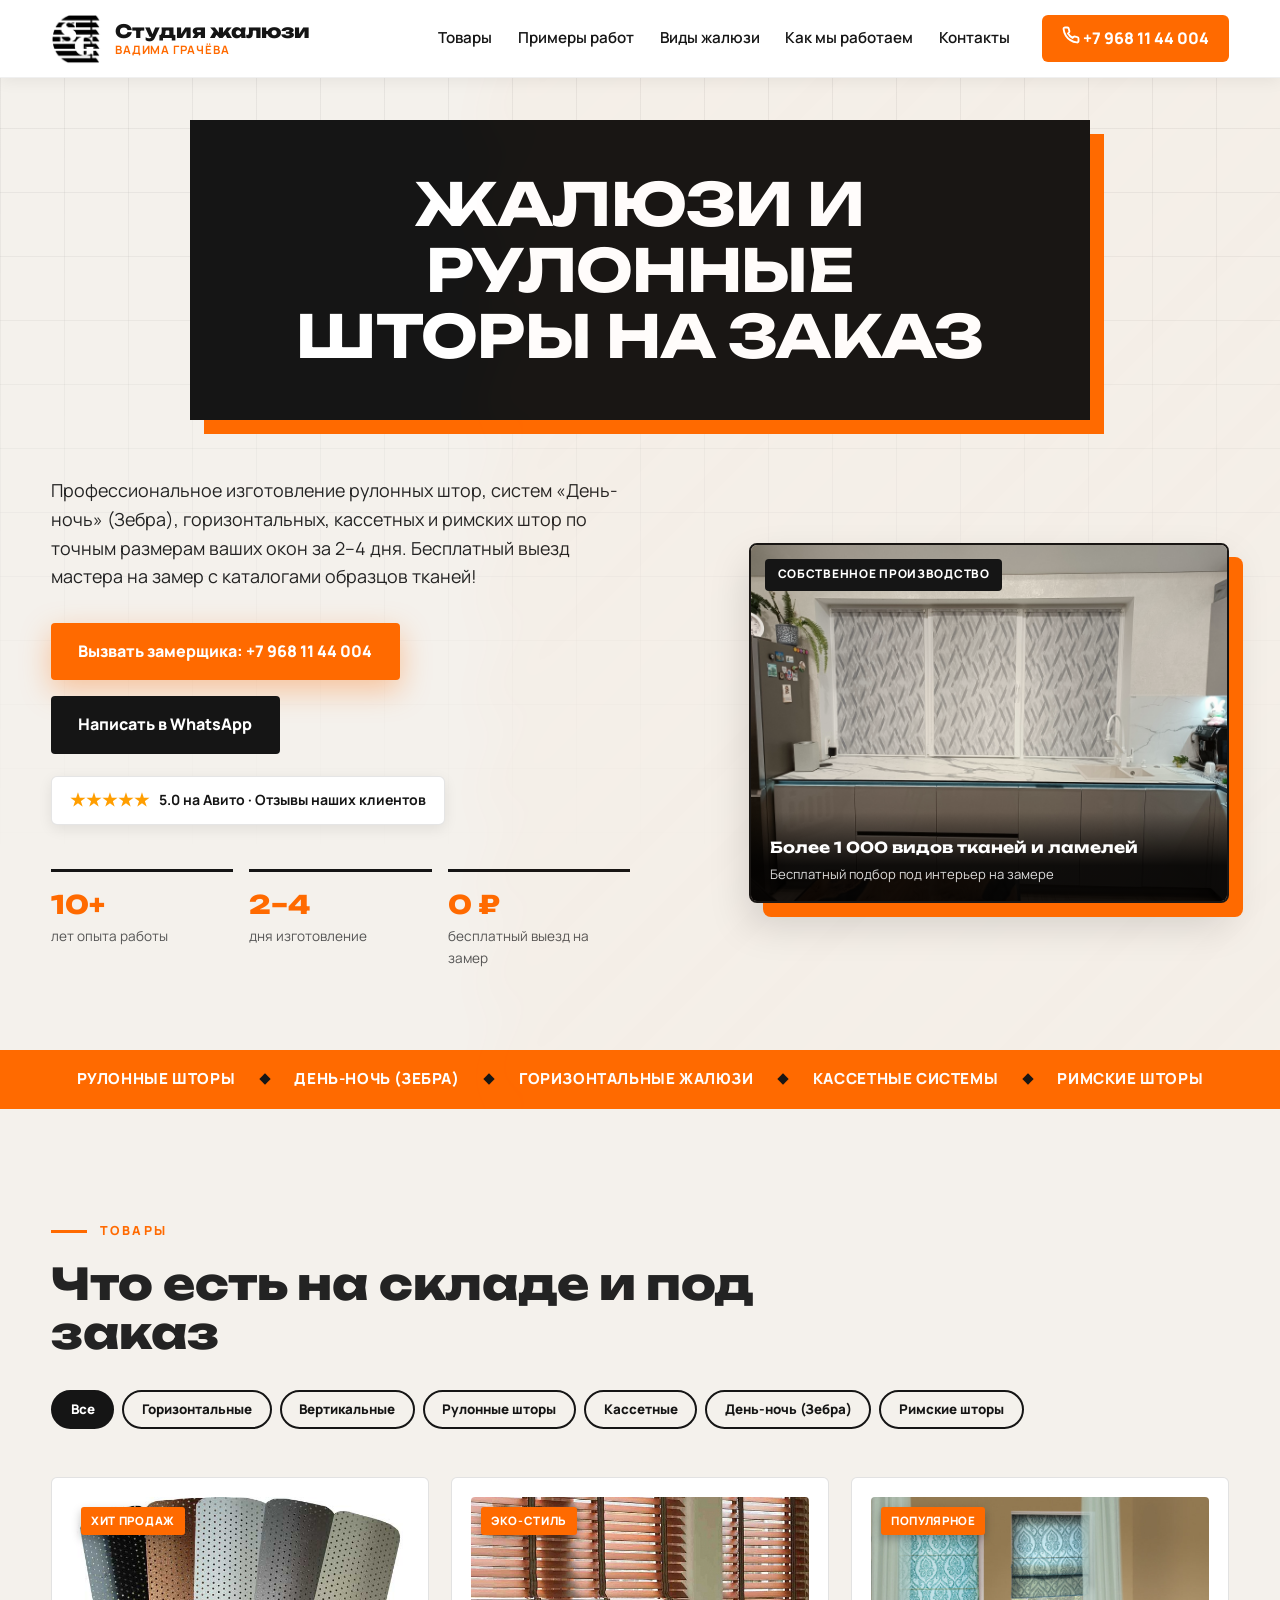
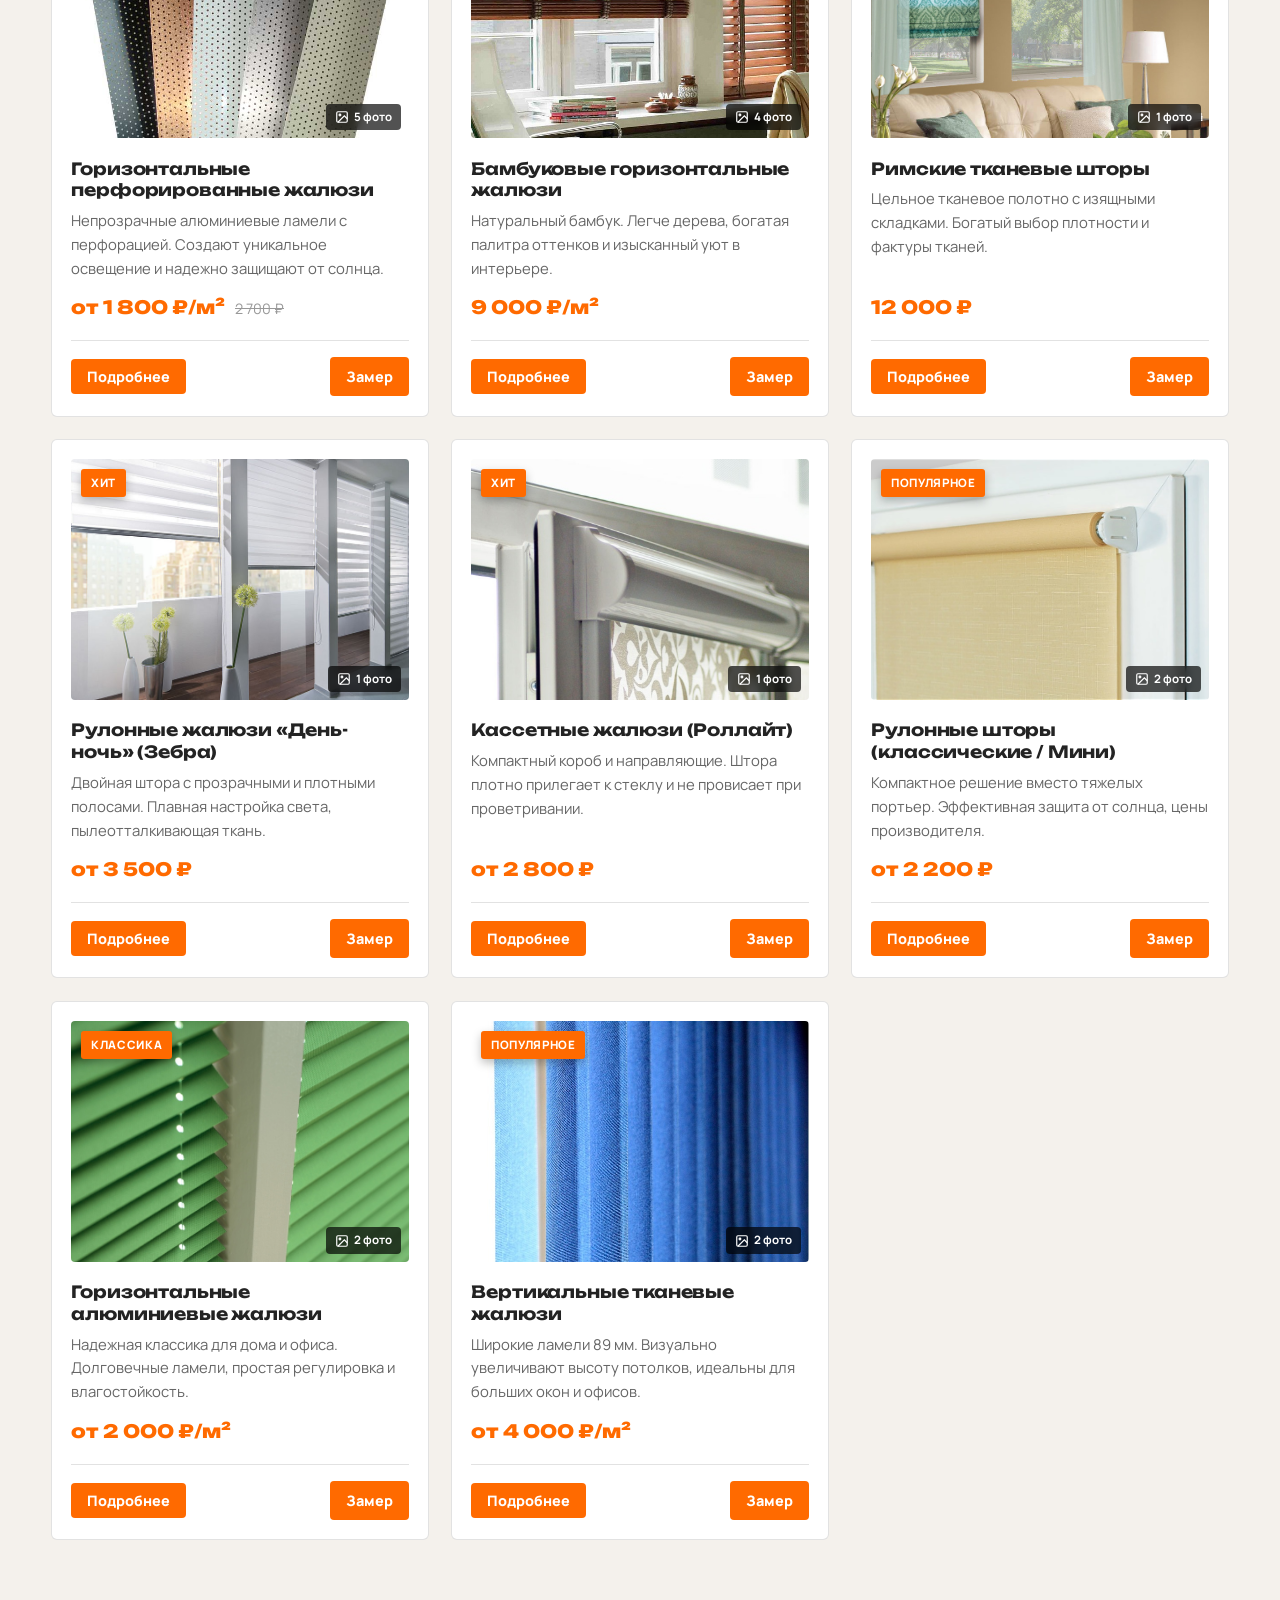
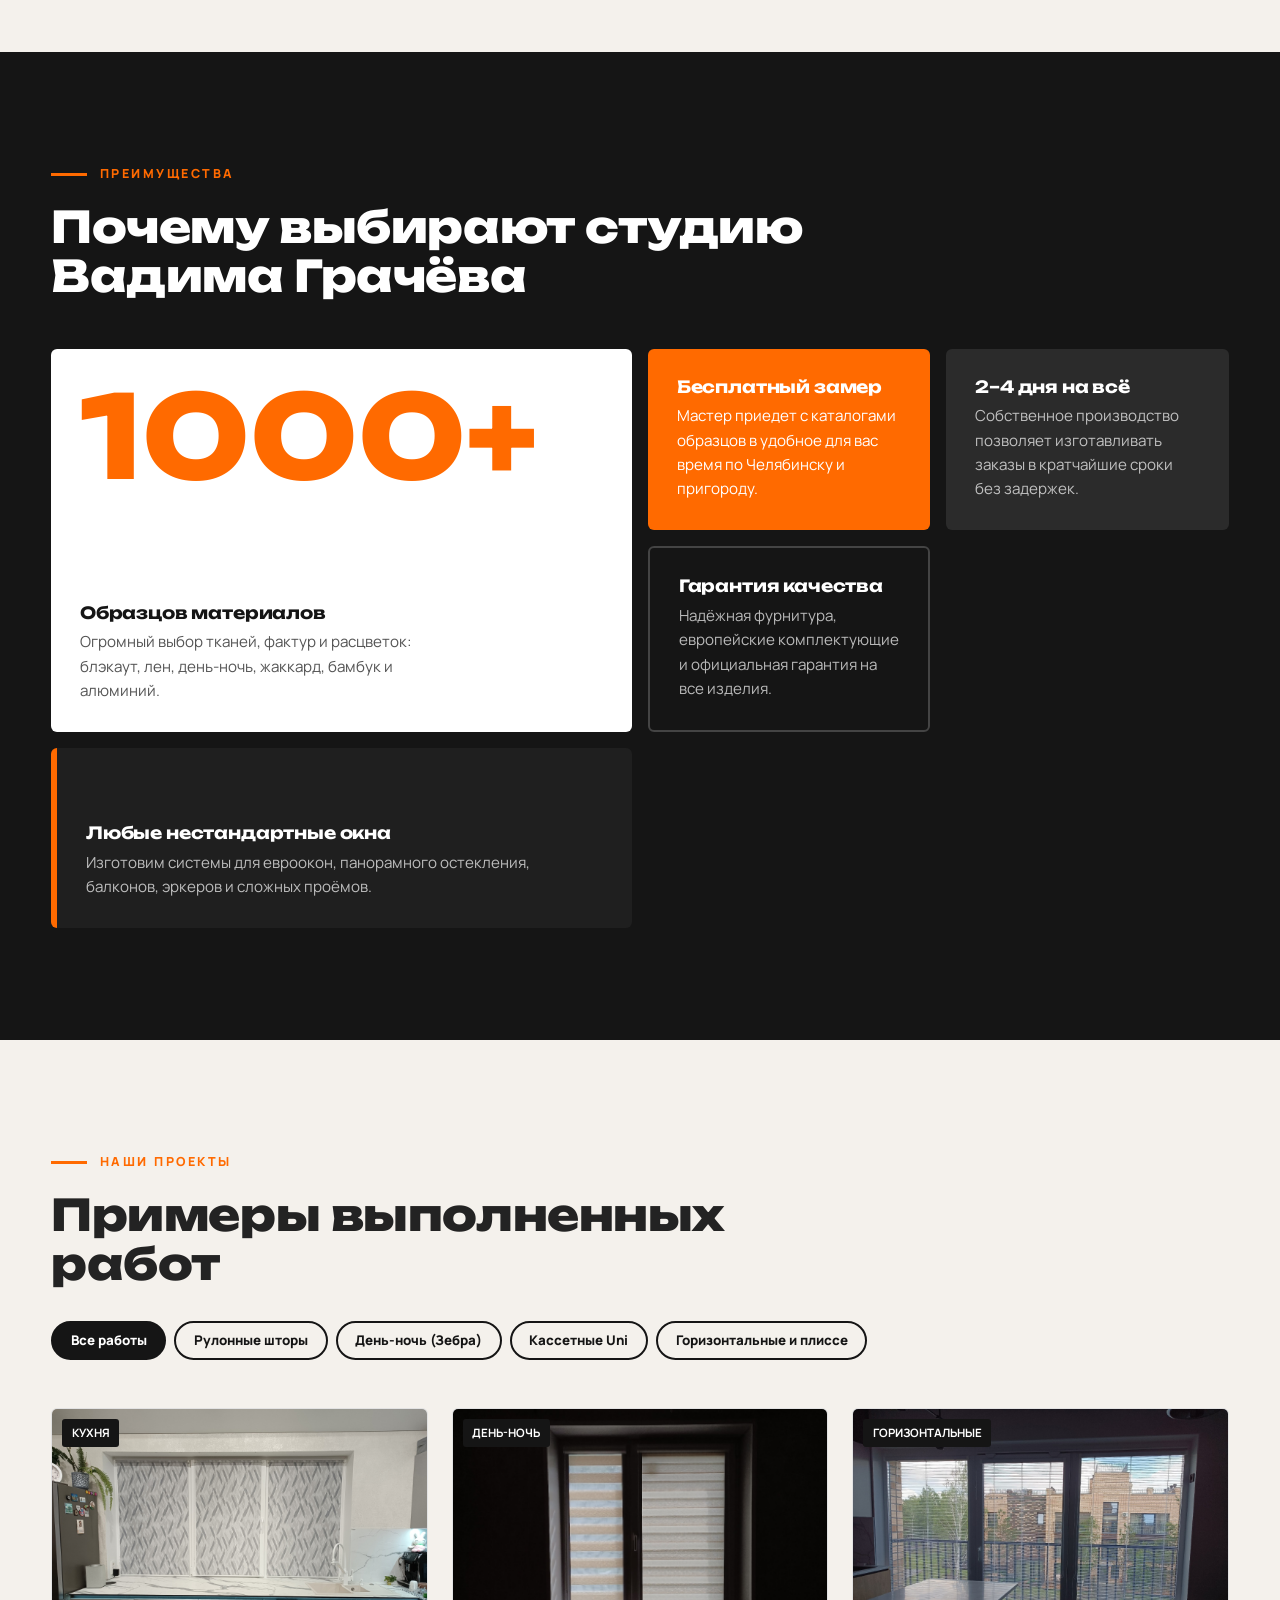
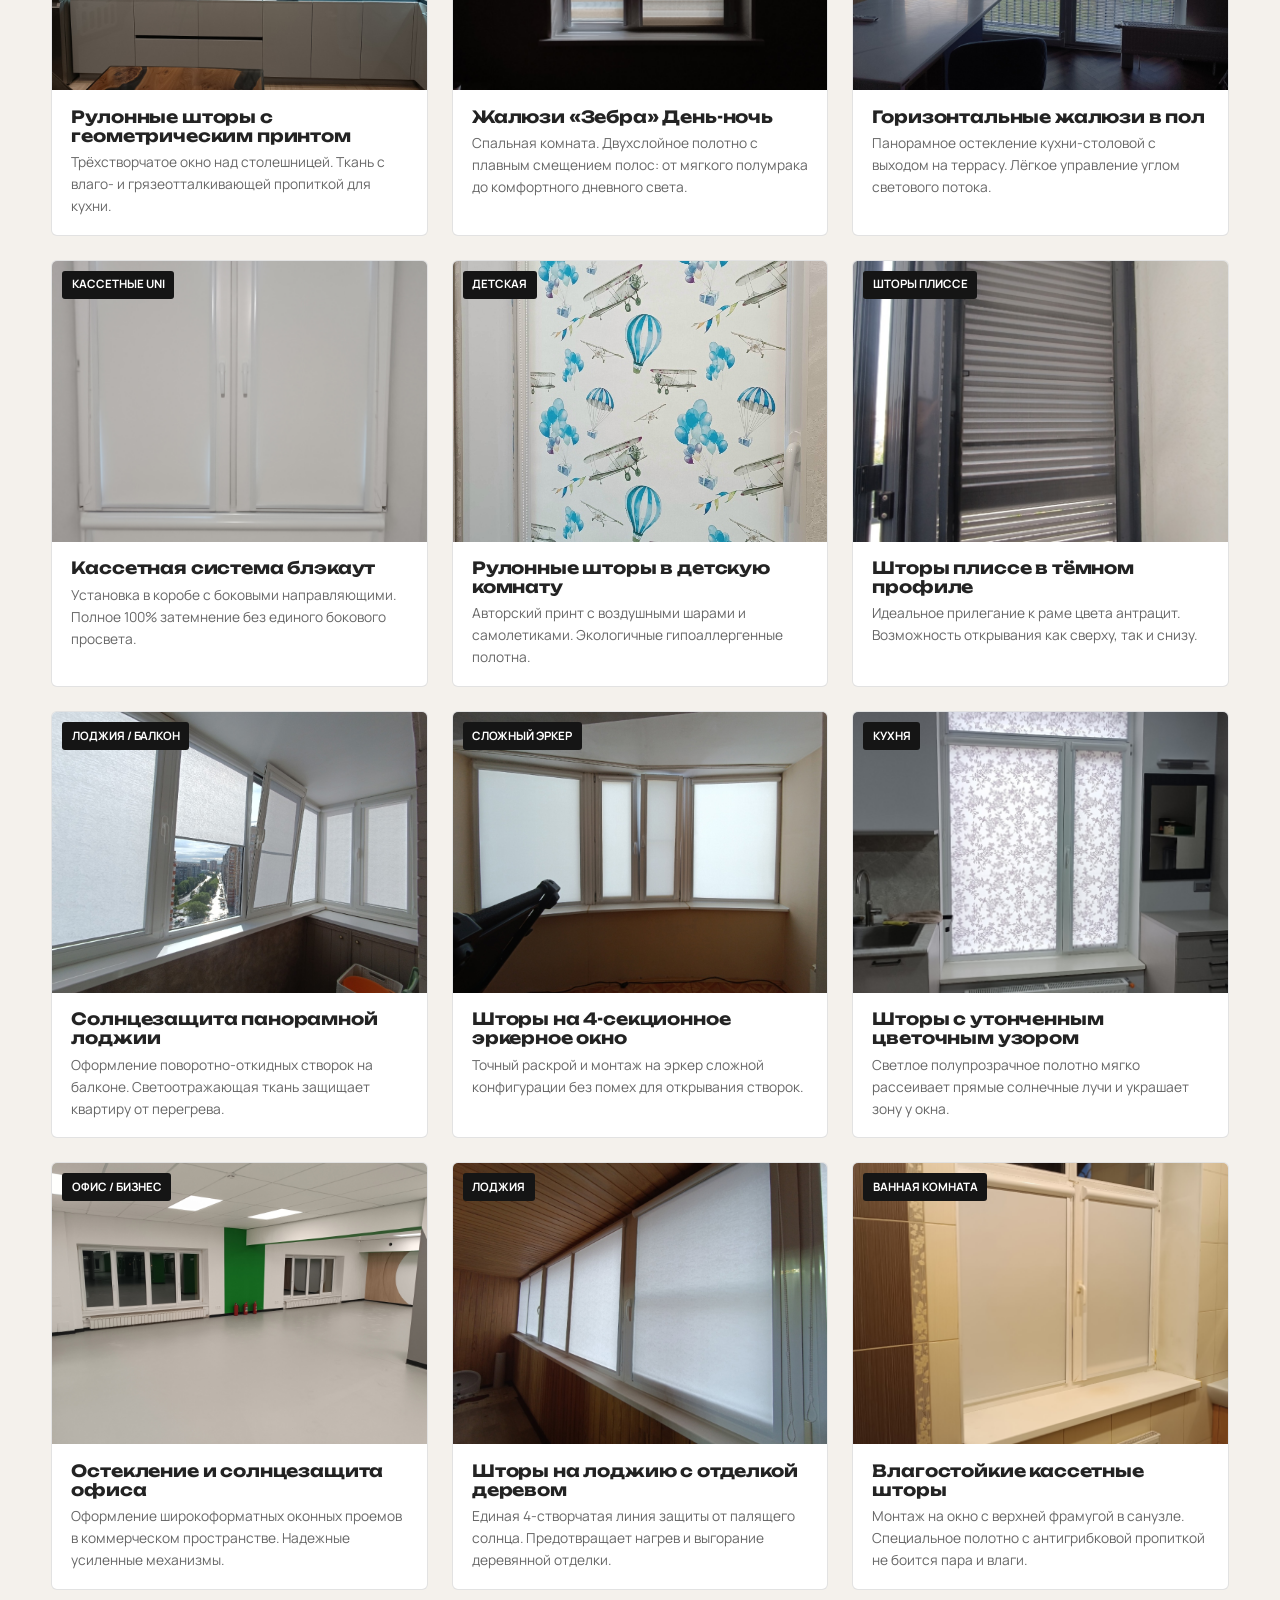
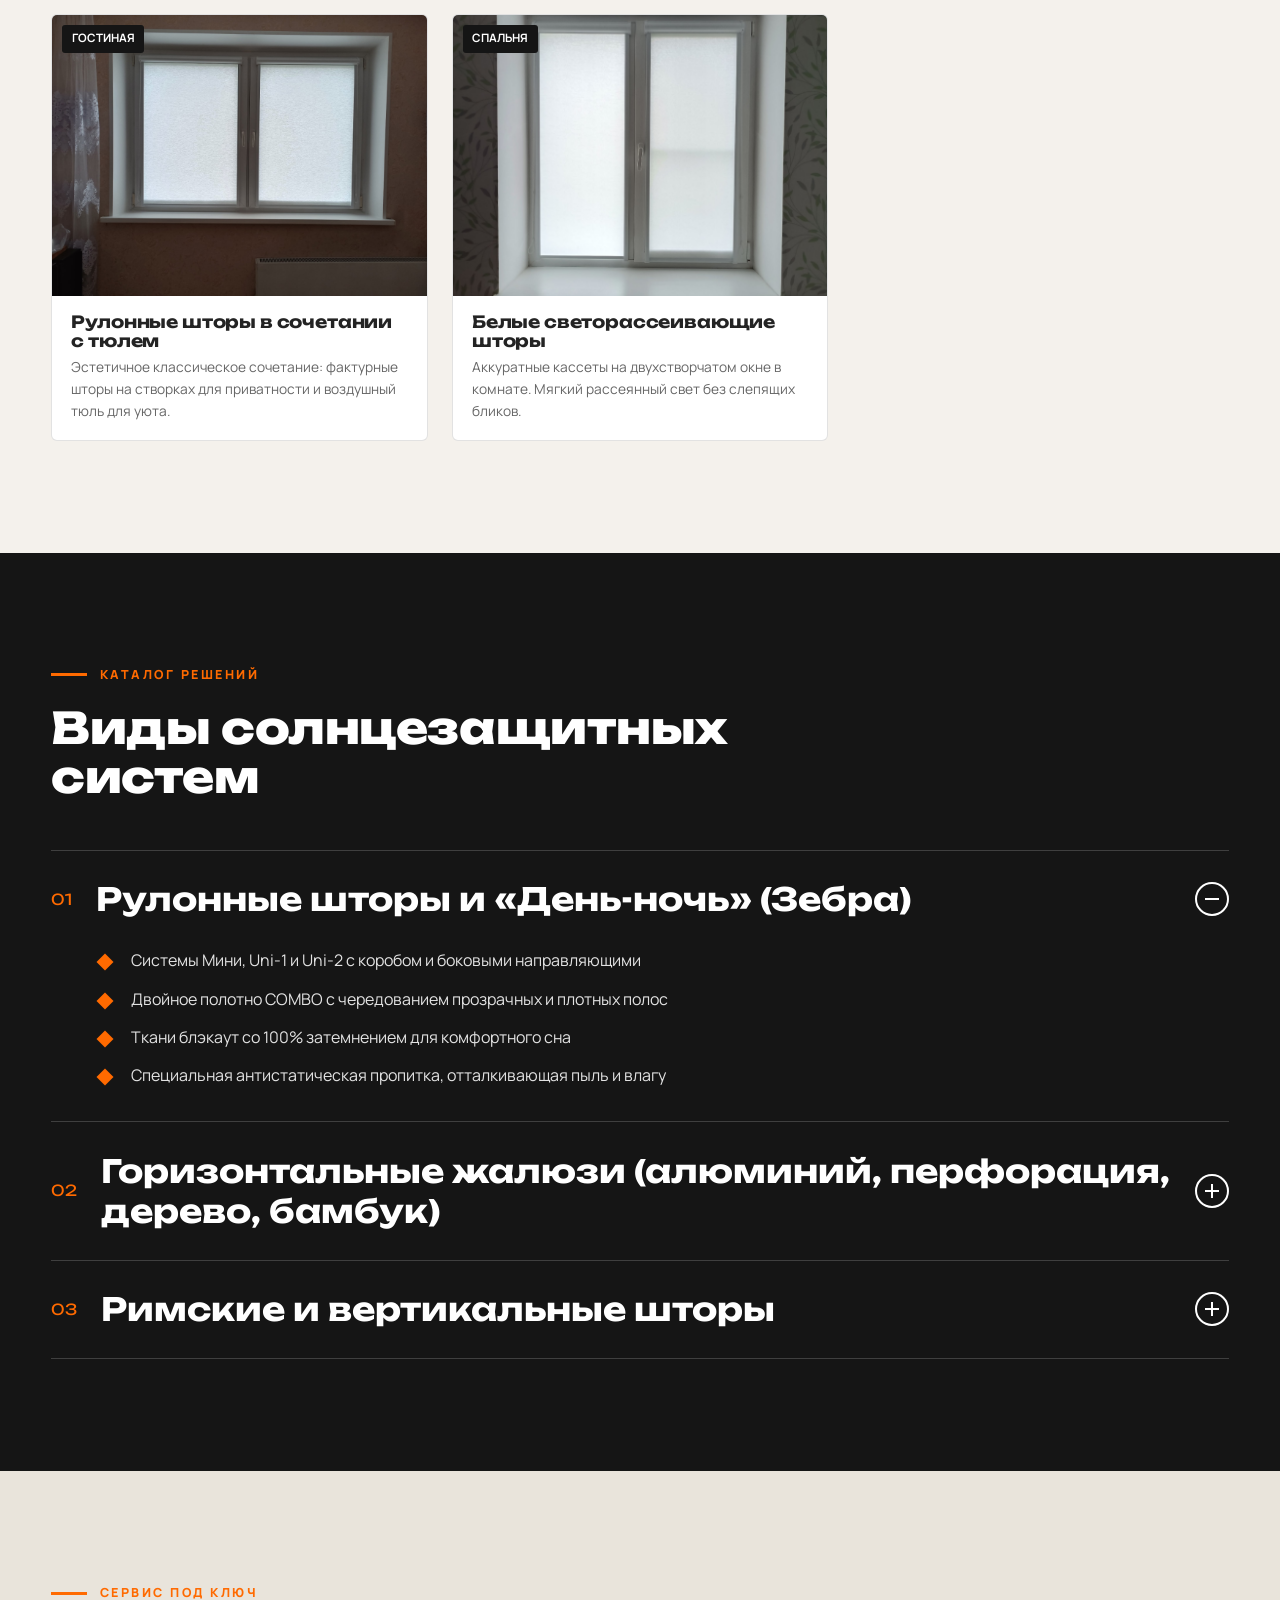
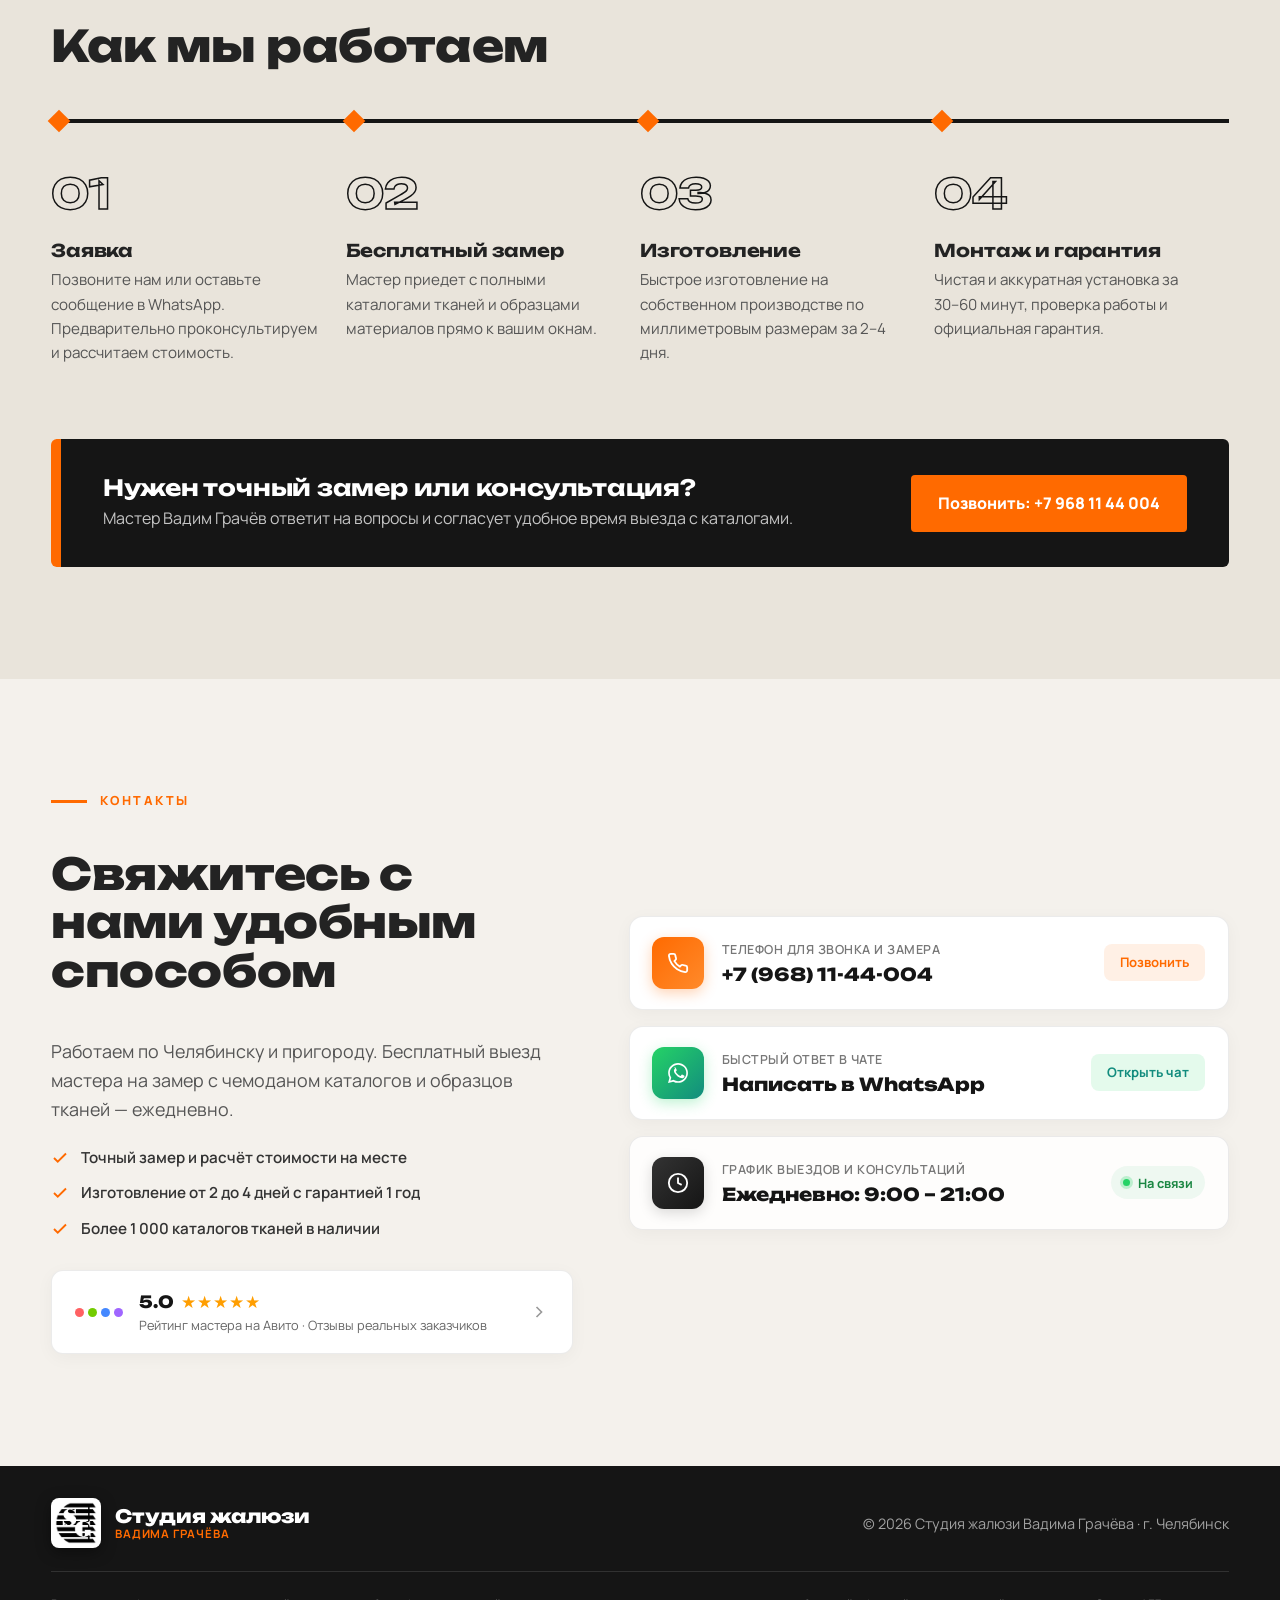
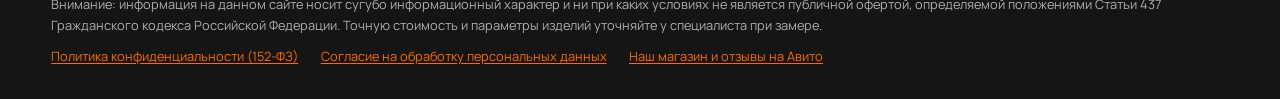
==== commit c629d4b1: "Remove Челябинск и область · Собственное производство from hero title" ====
--- a/index.html
+++ b/index.html
@@ -24,22 +24,14 @@
     <link rel="stylesheet" href="./site.css" />
   </head>
   <body>
-    <!-- SITE INTRO (VENETIAN BLINDS REVEAL EFFECT) -->
+    <!-- SITE INTRO (CURTAIN SLIDE EFFECT) -->
     <div class="site-intro" id="siteIntro" aria-label="Интро заставка Студия жалюзи Вадима Грачёва">
-      <div class="intro-slats-layer" aria-hidden="true">
-        <div class="intro-slat"></div>
-        <div class="intro-slat"></div>
-        <div class="intro-slat"></div>
-        <div class="intro-slat"></div>
-        <div class="intro-slat"></div>
-        <div class="intro-slat"></div>
+      <div class="intro-curtains-layer" aria-hidden="true">
+        <div class="intro-curtain curtain-left"></div>
+        <div class="intro-curtain curtain-right"></div>
       </div>
       <div class="intro-sunbeam" aria-hidden="true"></div>
       <div class="intro-content">
-        <div class="intro-pill">
-          <span class="intro-dot"></span>
-          <span>Челябинск · Собственное производство</span>
-        </div>
         <div class="intro-logo-box">
           <div class="intro-logo-glow"></div>
           <div class="intro-logo-badge">
@@ -52,7 +44,6 @@
         <div class="intro-loader-track">
           <div class="intro-loader-bar"></div>
         </div>
-        <button class="intro-skip-btn" id="introSkipBtn" type="button">Пропустить ✕</button>
       </div>
     </div>
 
@@ -84,7 +75,6 @@
         <div class="hero-sun-blinds" aria-hidden="true"></div>
         <div class="container">
           <div class="hero-title reveal">
-            <span class="hero-kicker"><span class="hero-live-dot"></span>Челябинск и область · Собственное производство</span>
             <h1>Жалюзи и рулонные<br />шторы на заказ</h1>
           </div>
 
--- a/site.css
+++ b/site.css
@@ -1132,7 +1132,7 @@
 }
 
 /* ==========================================================================
-   SITE INTRO PRELOADER (VENETIAN BLINDS OPENING EFFECT)
+   SITE INTRO PRELOADER (CURTAINS SLIDING APART EFFECT)
    ========================================================================== */
 body.intro-locked {
   overflow: hidden !important;
@@ -1145,10 +1145,10 @@
   display: flex;
   align-items: center;
   justify-content: center;
-  background: #0d0f12;
+  background: transparent;
   overflow: hidden;
-  transition: opacity 0.6s cubic-bezier(0.16, 1, 0.3, 1), visibility 0.6s cubic-bezier(0.16, 1, 0.3, 1);
-  animation: introAutoDismiss 2.8s forwards;
+  transition: opacity 0.5s ease, visibility 0.5s ease;
+  animation: introAutoDismiss 3s forwards;
 }
 
 @keyframes introAutoDismiss {
@@ -1156,43 +1156,91 @@
   100% { opacity: 0; pointer-events: none; visibility: hidden; }
 }
 
-/* Background Blinds Slats for 3D Opening Effect */
-.intro-slats-layer {
+/* Curtains Layer (Left & Right panels) */
+.intro-curtains-layer {
   position: absolute;
   inset: 0;
   display: flex;
-  flex-direction: column;
   z-index: 1;
   pointer-events: none;
-}
-.intro-slat {
-  flex: 1;
-  background: linear-gradient(180deg, #16181f 0%, #0d0e13 100%);
-  border-bottom: 1px solid rgba(255, 106, 0, 0.16);
-  transform-origin: top center;
-  transition: transform 0.75s cubic-bezier(0.77, 0, 0.175, 1), opacity 0.5s ease;
-}
-
-/* When opening: slats rotate on 3D perspective like real blinds turning open */
-.site-intro.opening .intro-slat {
-  transform: perspective(700px) rotateX(-90deg) scaleY(0);
-  opacity: 0;
-}
-.site-intro.opening .intro-slat:nth-child(1) { transition-delay: 0.00s; }
-.site-intro.opening .intro-slat:nth-child(2) { transition-delay: 0.05s; }
-.site-intro.opening .intro-slat:nth-child(3) { transition-delay: 0.10s; }
-.site-intro.opening .intro-slat:nth-child(4) { transition-delay: 0.15s; }
-.site-intro.opening .intro-slat:nth-child(5) { transition-delay: 0.20s; }
-.site-intro.opening .intro-slat:nth-child(6) { transition-delay: 0.25s; }
-
-/* Sunbeam through slats ambient light */
+  overflow: hidden;
+}
+
+.intro-curtain {
+  width: 50%;
+  height: 100%;
+  position: relative;
+  transition: transform 0.9s cubic-bezier(0.77, 0, 0.175, 1);
+  will-change: transform;
+}
+
+/* Left curtain panel */
+.curtain-left {
+  background: linear-gradient(90deg, #0a0b0e 0%, #13151b 75%, #181a22 100%);
+  border-right: 1px solid rgba(255, 106, 0, 0.35);
+  box-shadow: inset -30px 0 50px rgba(0, 0, 0, 0.9), 10px 0 30px rgba(0, 0, 0, 0.5);
+  transform: translateX(0);
+}
+
+/* Right curtain panel */
+.curtain-right {
+  background: linear-gradient(270deg, #0a0b0e 0%, #13151b 75%, #181a22 100%);
+  border-left: 1px solid rgba(255, 106, 0, 0.35);
+  box-shadow: inset 30px 0 50px rgba(0, 0, 0, 0.9), -10px 0 30px rgba(0, 0, 0, 0.5);
+  transform: translateX(0);
+}
+
+/* Vertical curtain fabric pleats / folds effect */
+.intro-curtain::before {
+  content: '';
+  position: absolute;
+  inset: 0;
+  background: repeating-linear-gradient(
+    90deg,
+    transparent 0px,
+    transparent 50px,
+    rgba(255, 255, 255, 0.02) 50px,
+    rgba(255, 255, 255, 0.02) 100px,
+    rgba(0, 0, 0, 0.35) 100px,
+    rgba(0, 0, 0, 0.35) 150px
+  );
+  opacity: 0.7;
+  pointer-events: none;
+}
+
+/* Horizontal blinds shadow texture across curtains */
+.intro-curtain::after {
+  content: '';
+  position: absolute;
+  inset: 0;
+  background: repeating-linear-gradient(
+    0deg,
+    rgba(0, 0, 0, 0.12) 0px,
+    rgba(0, 0, 0, 0.12) 8px,
+    transparent 8px,
+    transparent 24px
+  );
+  pointer-events: none;
+  opacity: 0.5;
+}
+
+/* Opening animation: left curtain slides left, right curtain slides right */
+.site-intro.opening .curtain-left {
+  transform: translateX(-101%);
+}
+
+.site-intro.opening .curtain-right {
+  transform: translateX(101%);
+}
+
+/* Sunbeam through curtains center seam */
 .intro-sunbeam {
   position: absolute;
   top: -20%;
-  left: 15%;
-  width: 70%;
+  left: 20%;
+  width: 60%;
   height: 140%;
-  background: radial-gradient(circle at center, rgba(255, 106, 0, 0.24) 0%, rgba(255, 106, 0, 0.06) 50%, transparent 75%);
+  background: radial-gradient(circle at center, rgba(255, 106, 0, 0.3) 0%, rgba(255, 106, 0, 0.08) 50%, transparent 75%);
   pointer-events: none;
   z-index: 2;
   filter: blur(45px);
@@ -1210,66 +1258,41 @@
   z-index: 10;
   text-align: center;
   color: #ffffff;
-  padding: 2rem 1.5rem;
+  padding: 2.2rem 1.5rem;
   max-width: 520px;
   width: 92%;
   display: flex;
   flex-direction: column;
   align-items: center;
-  transition: transform 0.6s cubic-bezier(0.16, 1, 0.3, 1), opacity 0.5s ease;
+  transition: transform 0.5s cubic-bezier(0.16, 1, 0.3, 1), opacity 0.4s ease;
 }
 
 .site-intro.opening .intro-content {
-  transform: scale(0.92) translateY(-25px);
+  transform: scale(0.9) translateY(-15px);
   opacity: 0;
 }
 
-/* Badge */
-.intro-pill {
-  display: inline-flex;
-  align-items: center;
-  gap: 0.55rem;
-  background: rgba(255, 255, 255, 0.08);
-  border: 1px solid rgba(255, 106, 0, 0.35);
-  padding: 0.45rem 1.1rem;
-  border-radius: 999px;
-  font-size: 0.76rem;
-  font-weight: 700;
-  letter-spacing: 0.12em;
-  text-transform: uppercase;
-  color: #ffaa55;
-  margin-bottom: 1.4rem;
-  backdrop-filter: blur(8px);
-}
-.intro-dot {
-  width: 7px;
-  height: 7px;
-  background: var(--orange);
-  border-radius: 50%;
-  box-shadow: 0 0 10px var(--orange);
-  animation: introDotGlow 1.2s infinite alternate;
-}
-@keyframes introDotGlow {
-  0% { transform: scale(0.8); opacity: 0.6; }
-  100% { transform: scale(1.3); opacity: 1; }
+.site-intro.opening .intro-sunbeam {
+  opacity: 0;
+  transition: opacity 0.6s ease;
 }
 
 /* Logo Presentation */
 .intro-logo-box {
   position: relative;
-  width: 96px;
-  height: 96px;
-  margin-bottom: 1.4rem;
+  width: 100px;
+  height: 100px;
+  margin-bottom: 1.6rem;
   display: flex;
   align-items: center;
   justify-content: center;
 }
 .intro-logo-glow {
   position: absolute;
-  inset: -15px;
-  background: radial-gradient(circle, rgba(255, 106, 0, 0.5) 0%, transparent 70%);
+  inset: -18px;
+  background: radial-gradient(circle, rgba(255, 106, 0, 0.55) 0%, transparent 70%);
   border-radius: 50%;
-  filter: blur(14px);
+  filter: blur(15px);
   animation: introGlow 2s infinite ease-in-out;
 }
 @keyframes introGlow {
@@ -1279,15 +1302,15 @@
 .intro-logo-badge {
   position: relative;
   z-index: 2;
-  width: 86px;
-  height: 86px;
+  width: 90px;
+  height: 90px;
   background: #ffffff;
-  border-radius: 20px;
+  border-radius: 22px;
   padding: 10px;
   display: flex;
   align-items: center;
   justify-content: center;
-  box-shadow: 0 16px 40px rgba(0, 0, 0, 0.6), 0 0 0 2px rgba(255, 106, 0, 0.45);
+  box-shadow: 0 16px 45px rgba(0, 0, 0, 0.7), 0 0 0 2px rgba(255, 106, 0, 0.45);
   animation: introLogoPop 0.8s cubic-bezier(0.175, 0.885, 0.32, 1.275);
 }
 @keyframes introLogoPop {
@@ -1304,7 +1327,7 @@
 /* Brand Typography */
 .intro-brand-title {
   font-family: var(--f-display);
-  font-size: clamp(1.8rem, 5.5vw, 2.5rem);
+  font-size: clamp(2rem, 6vw, 2.7rem);
   font-weight: 800;
   letter-spacing: -0.01em;
   line-height: 1.1;
@@ -1313,7 +1336,7 @@
 }
 .intro-brand-sub {
   font-family: var(--f-display);
-  font-size: clamp(1.3rem, 4vw, 1.75rem);
+  font-size: clamp(1.4rem, 4.4vw, 1.9rem);
   font-weight: 800;
   color: var(--orange);
   letter-spacing: 0.05em;
@@ -1321,9 +1344,9 @@
   text-transform: uppercase;
 }
 .intro-tagline {
-  color: rgba(255, 255, 255, 0.72);
-  font-size: 0.95rem;
-  margin: 0.8rem 0 1.5rem;
+  color: rgba(255, 255, 255, 0.75);
+  font-size: 0.98rem;
+  margin: 0.9rem 0 1.6rem;
   line-height: 1.4;
 }
 
@@ -1331,11 +1354,10 @@
 .intro-loader-track {
   width: 220px;
   height: 4px;
-  background: rgba(255, 255, 255, 0.12);
+  background: rgba(255, 255, 255, 0.14);
   border-radius: 99px;
   overflow: hidden;
   position: relative;
-  margin-bottom: 1.4rem;
 }
 .intro-loader-bar {
   position: absolute;
@@ -1353,24 +1375,6 @@
   100% { width: 100%; }
 }
 
-/* Skip button */
-.intro-skip-btn {
-  background: transparent;
-  border: 1px solid rgba(255, 255, 255, 0.2);
-  color: rgba(255, 255, 255, 0.7);
-  font-size: 0.78rem;
-  font-weight: 600;
-  padding: 0.4rem 1.1rem;
-  border-radius: 999px;
-  cursor: pointer;
-  transition: all 0.2s ease;
-}
-.intro-skip-btn:hover {
-  background: rgba(255, 255, 255, 0.15);
-  color: #ffffff;
-  border-color: rgba(255, 255, 255, 0.45);
-}
-
 /* Intro Done State */
 .site-intro.done {
   opacity: 0 !important;
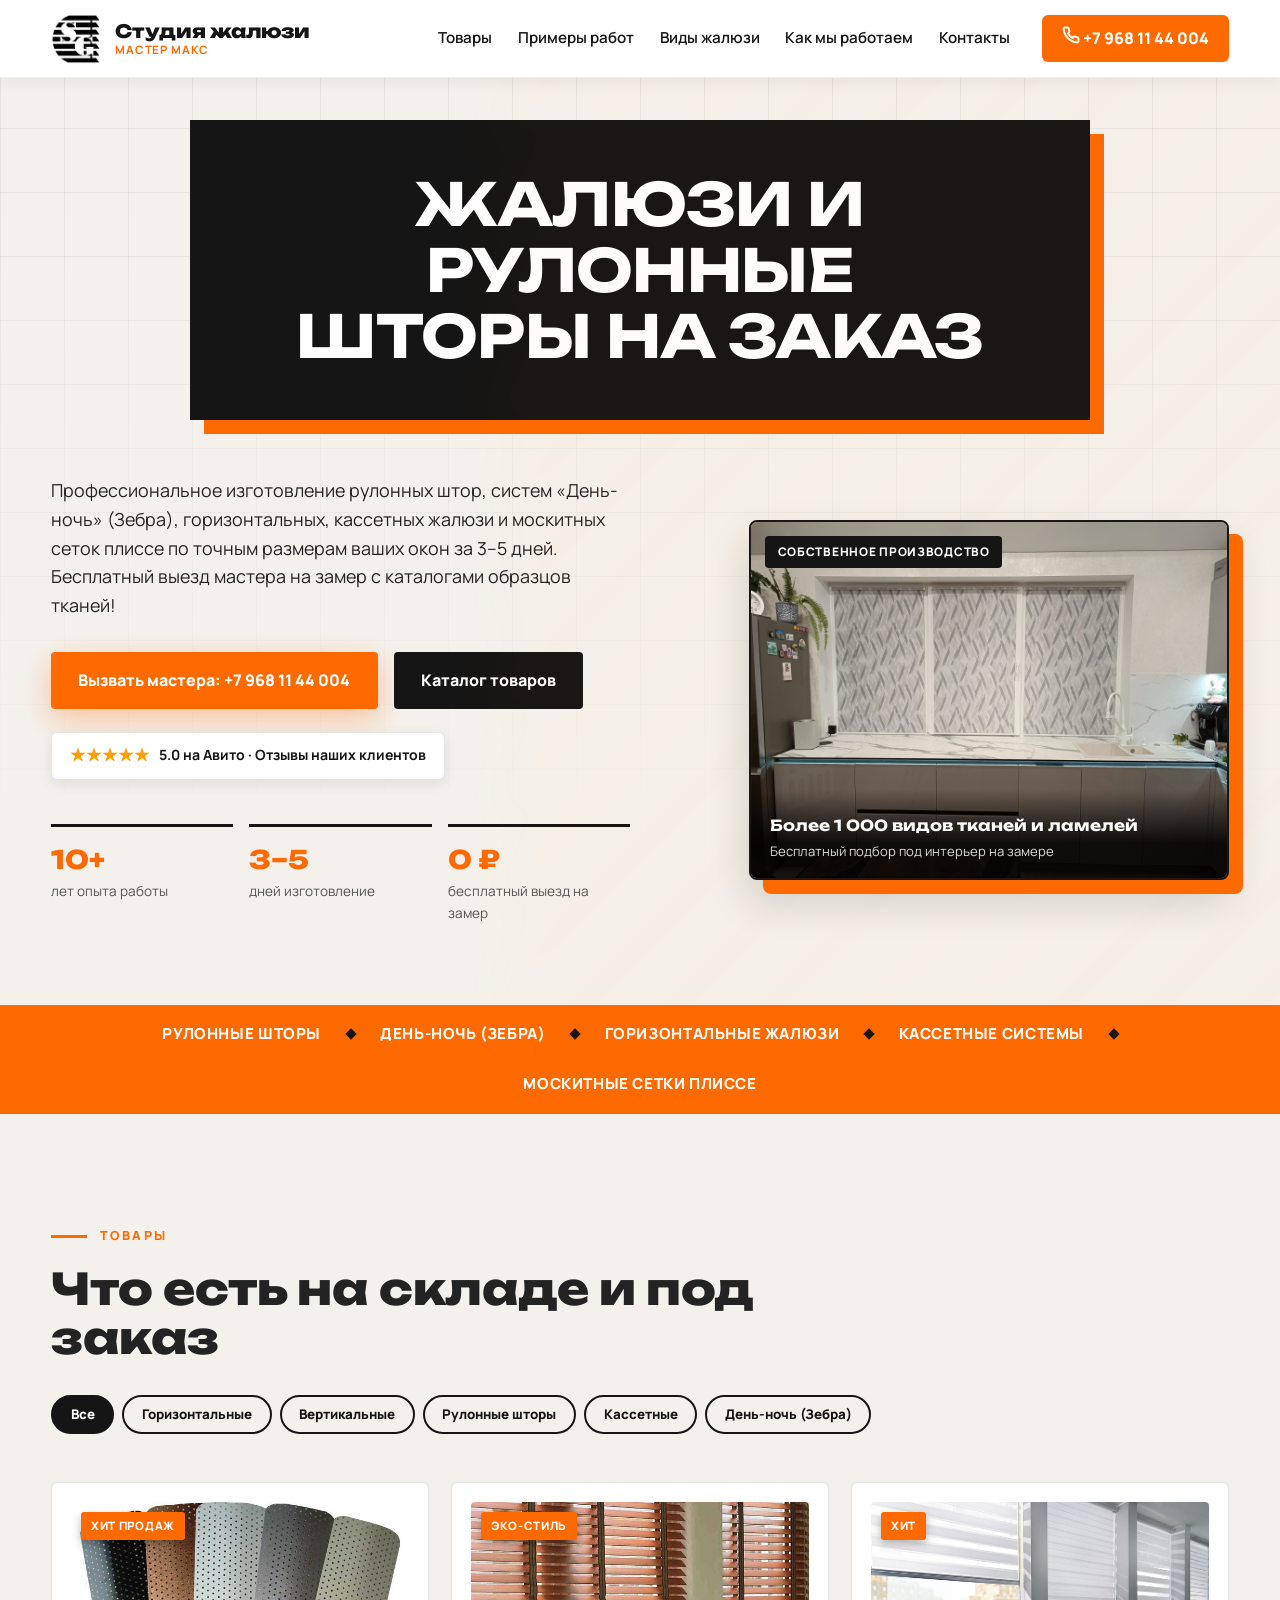
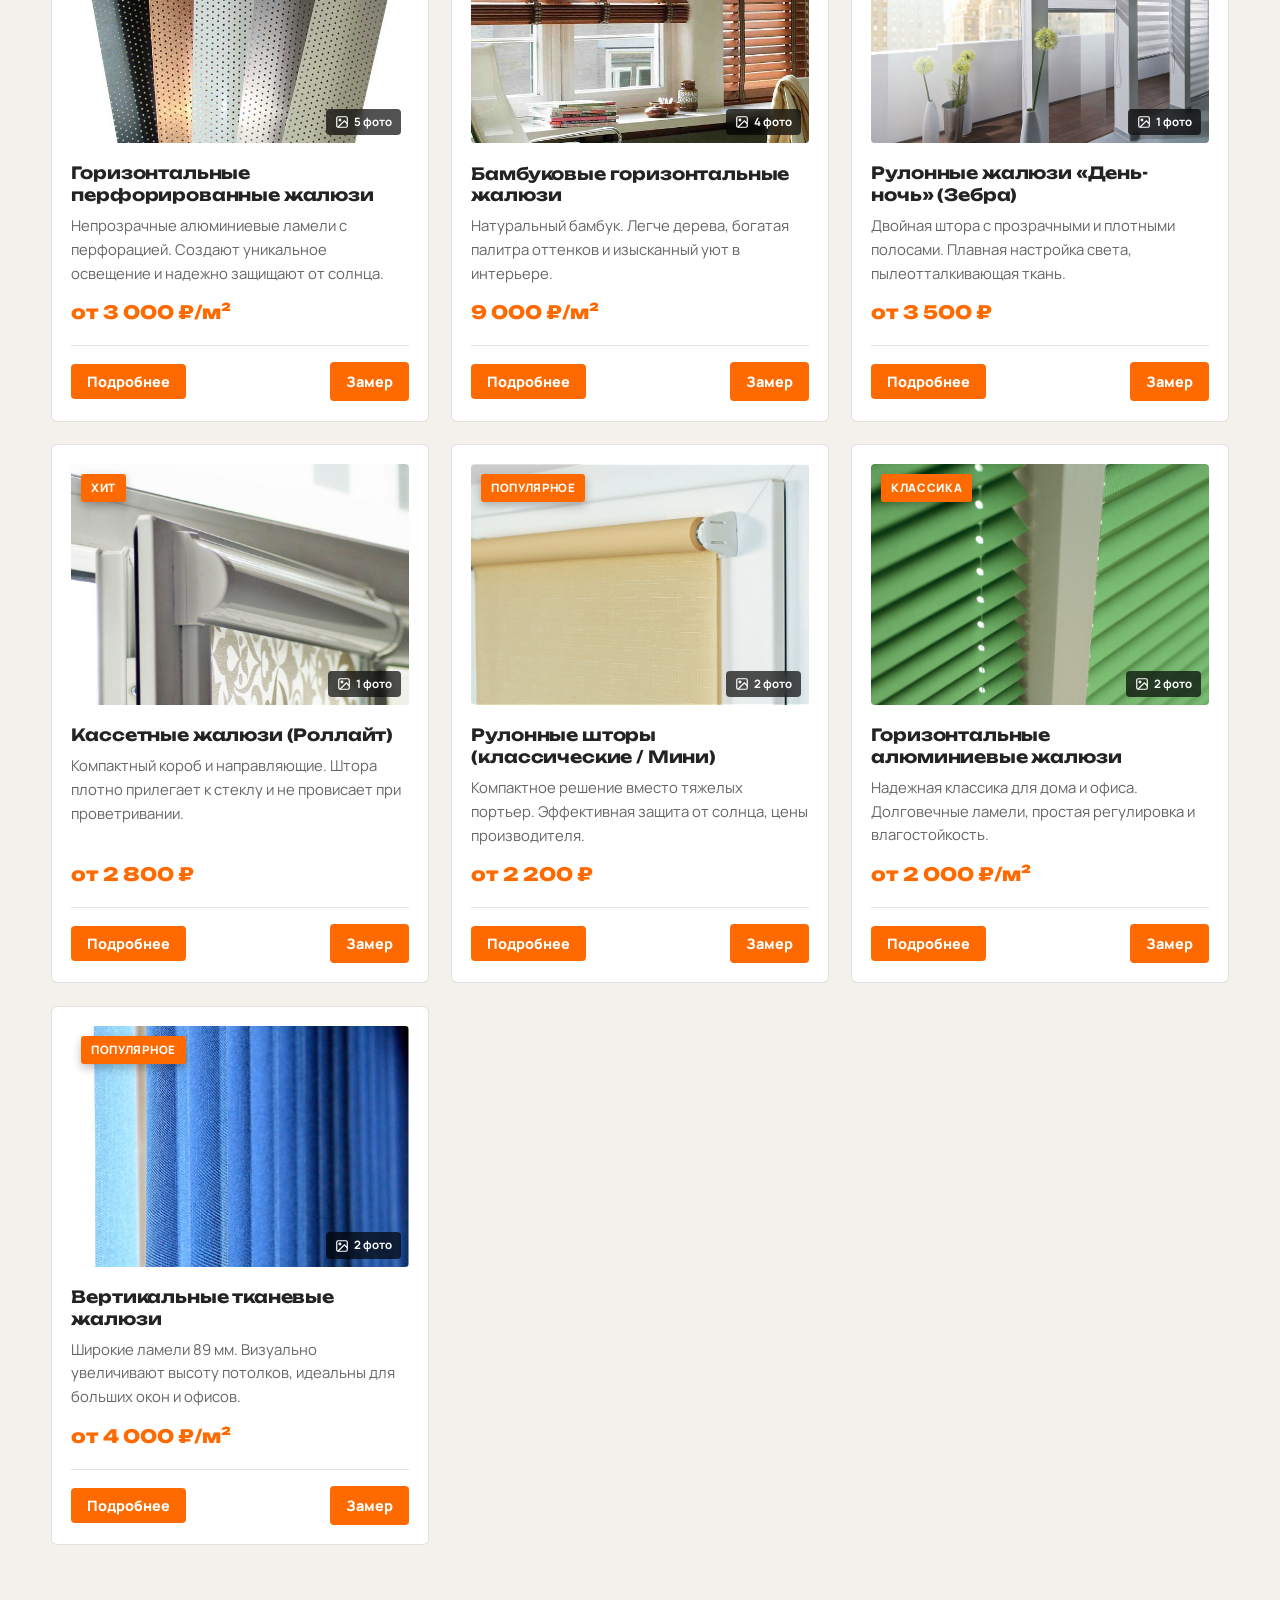
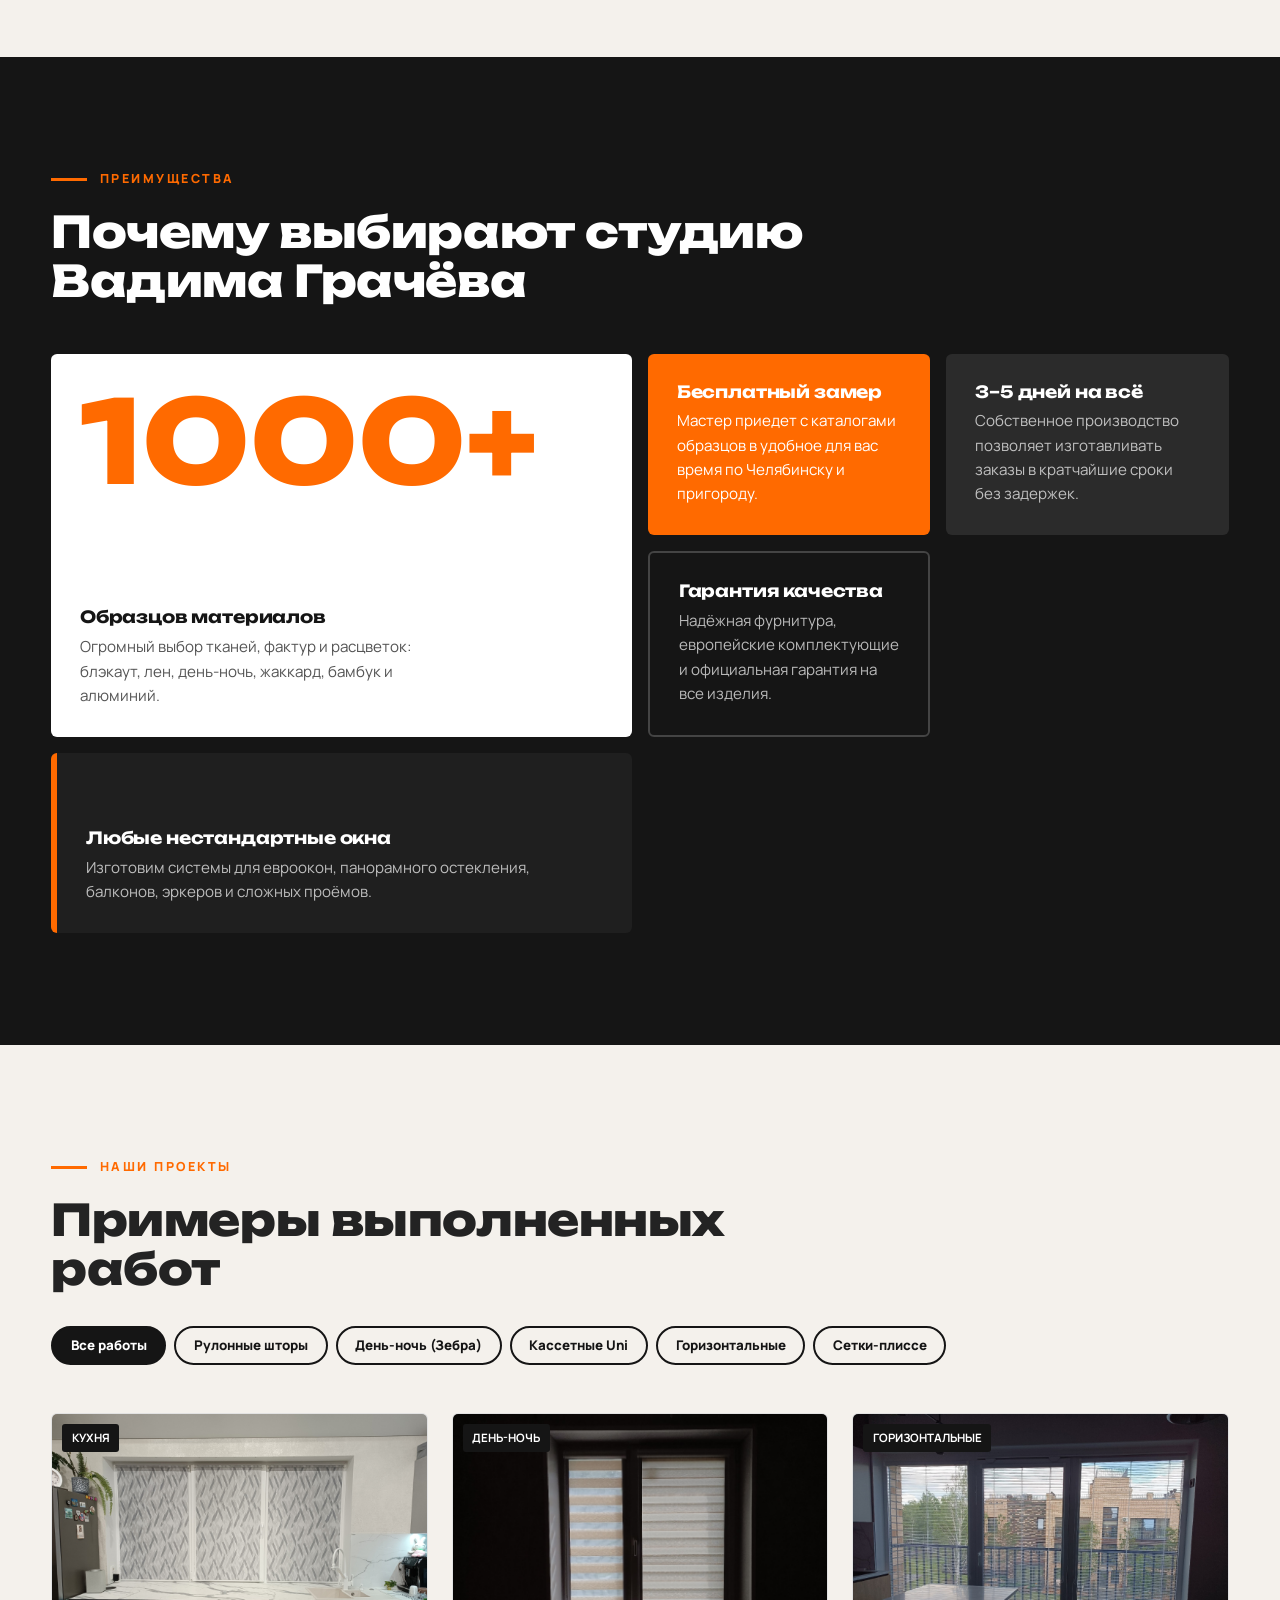
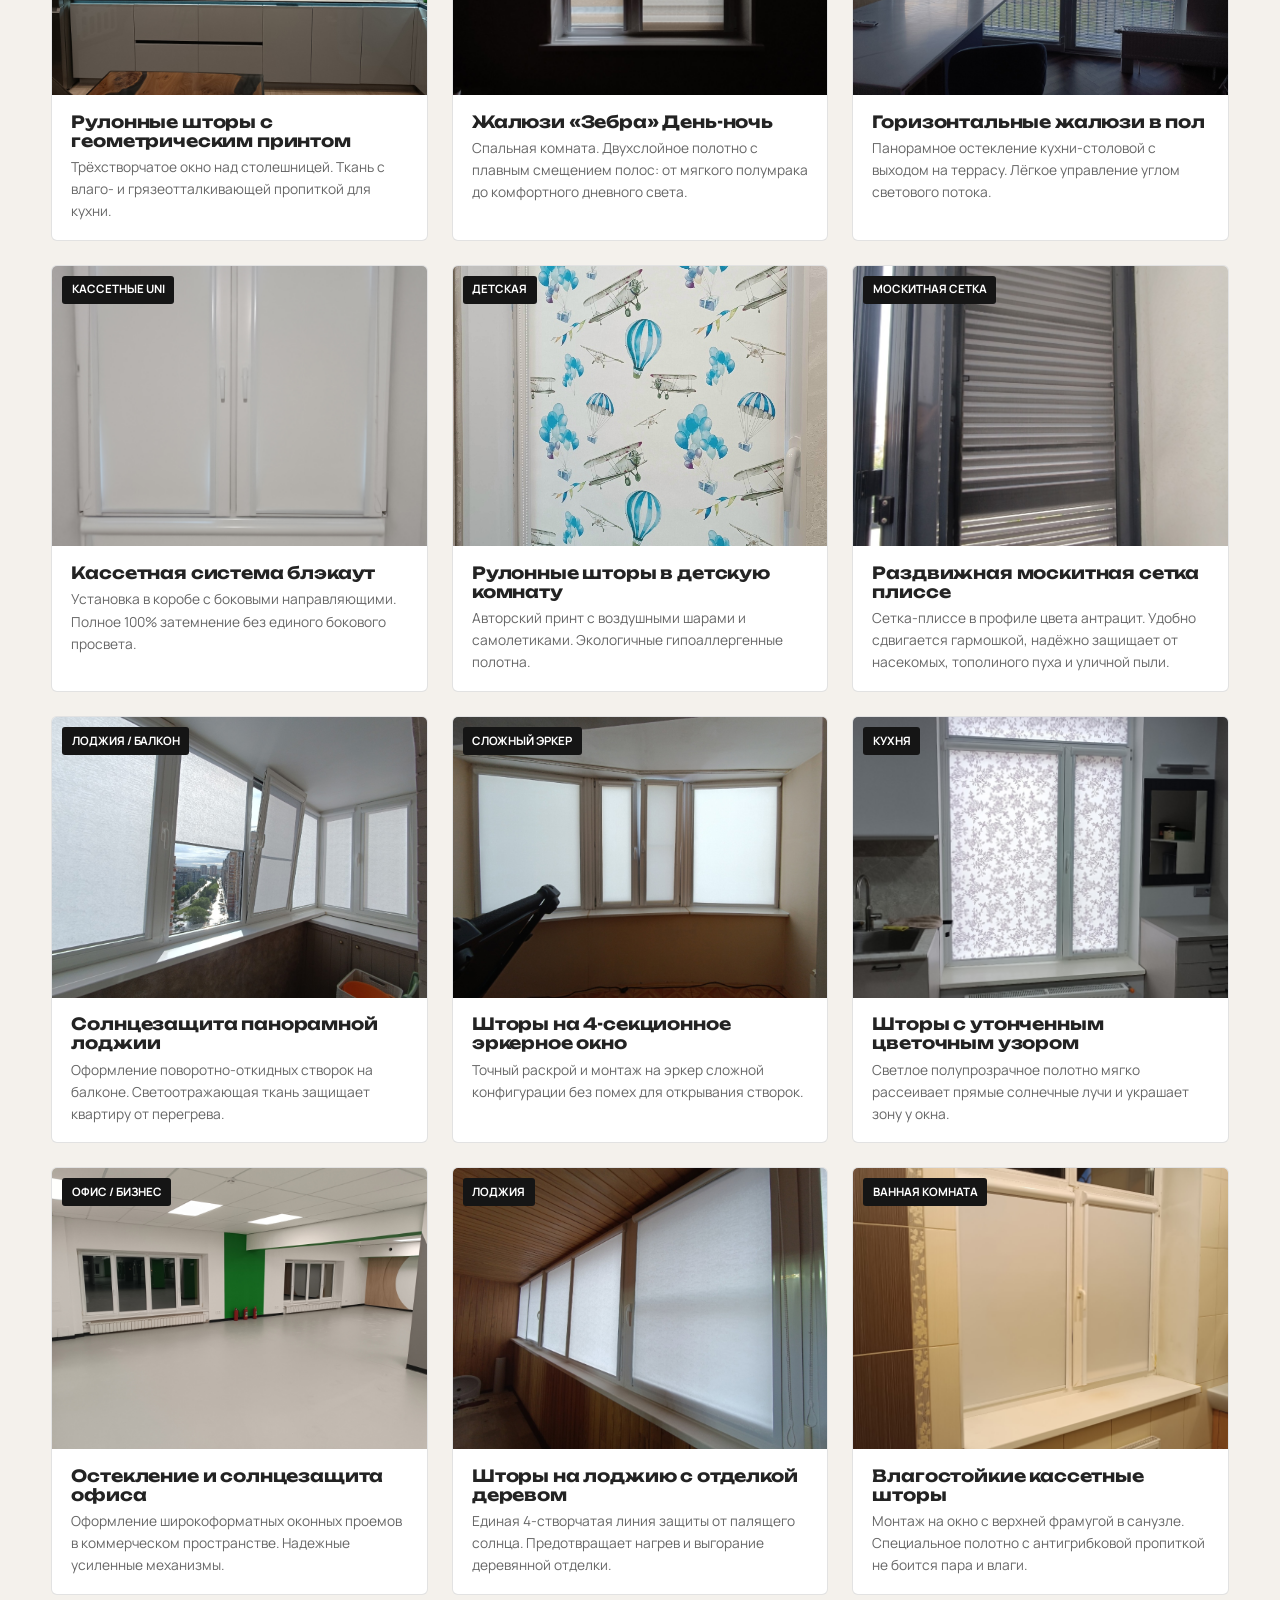
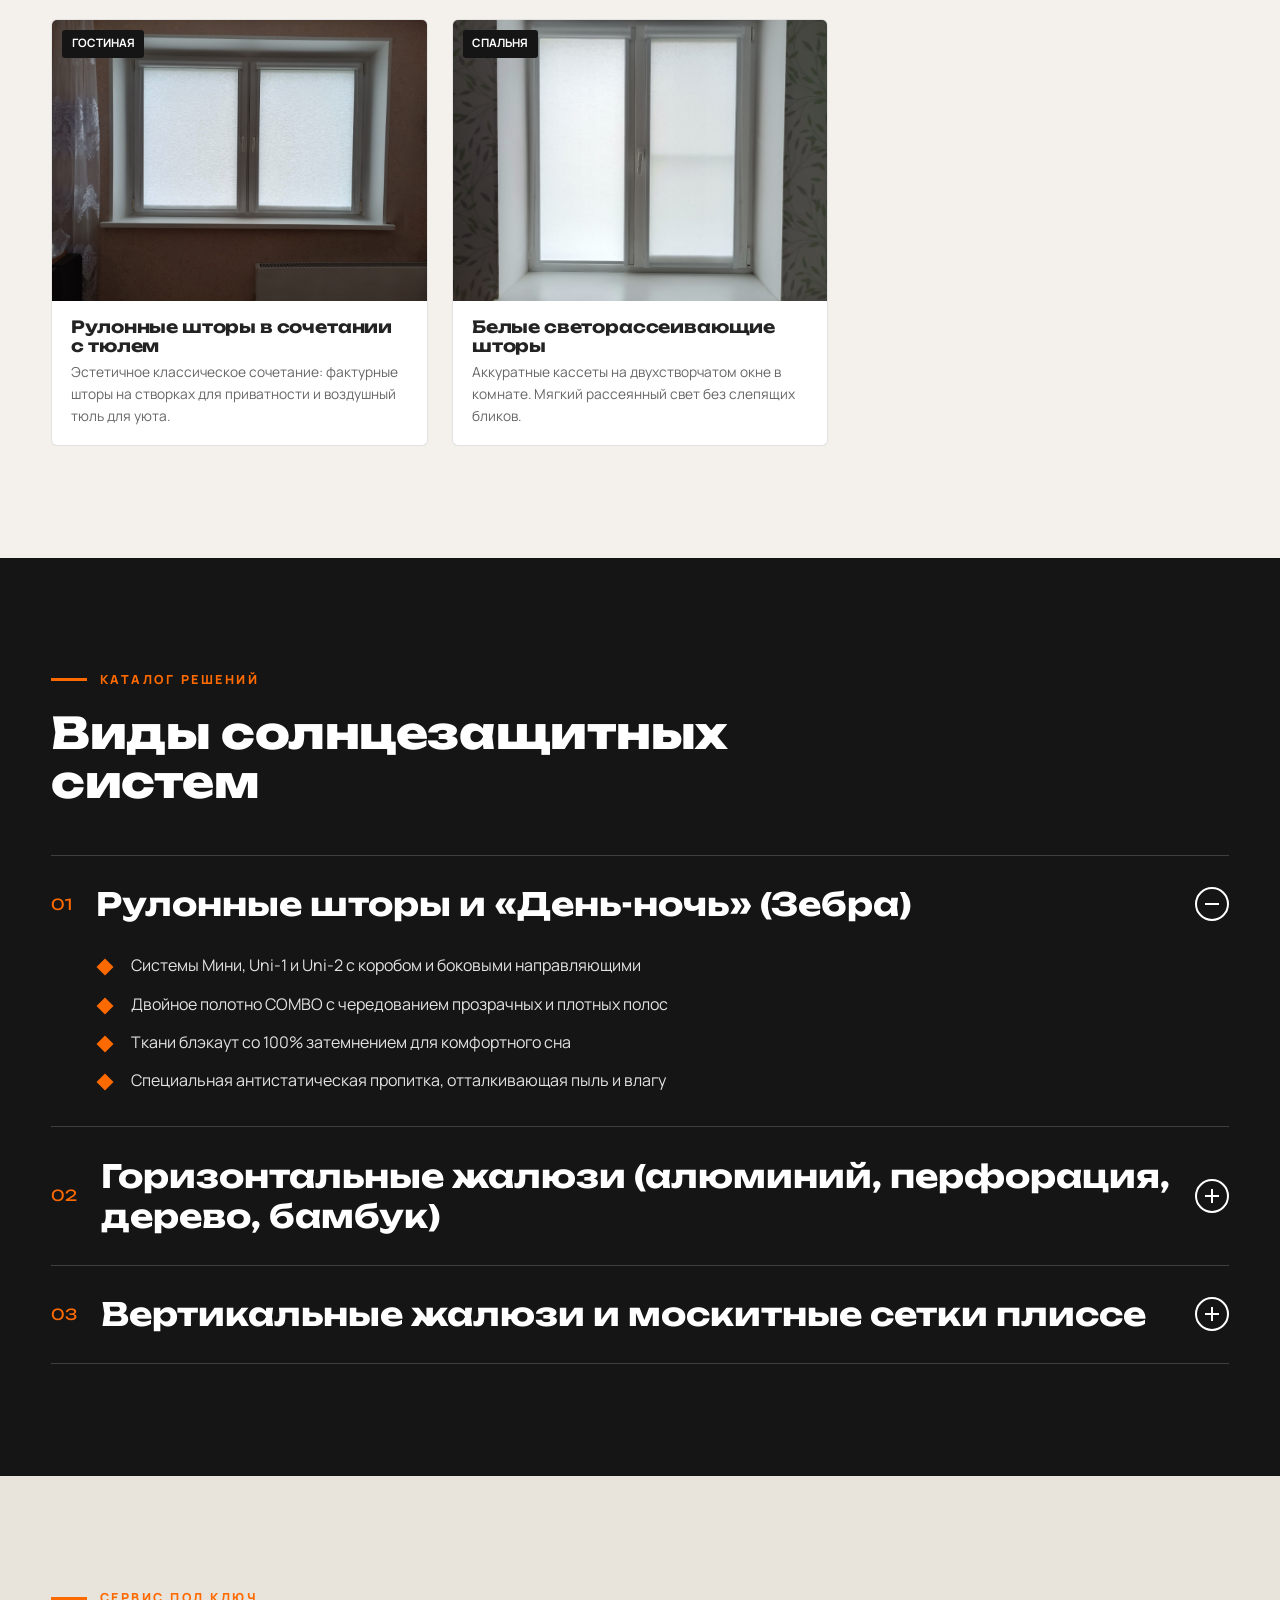
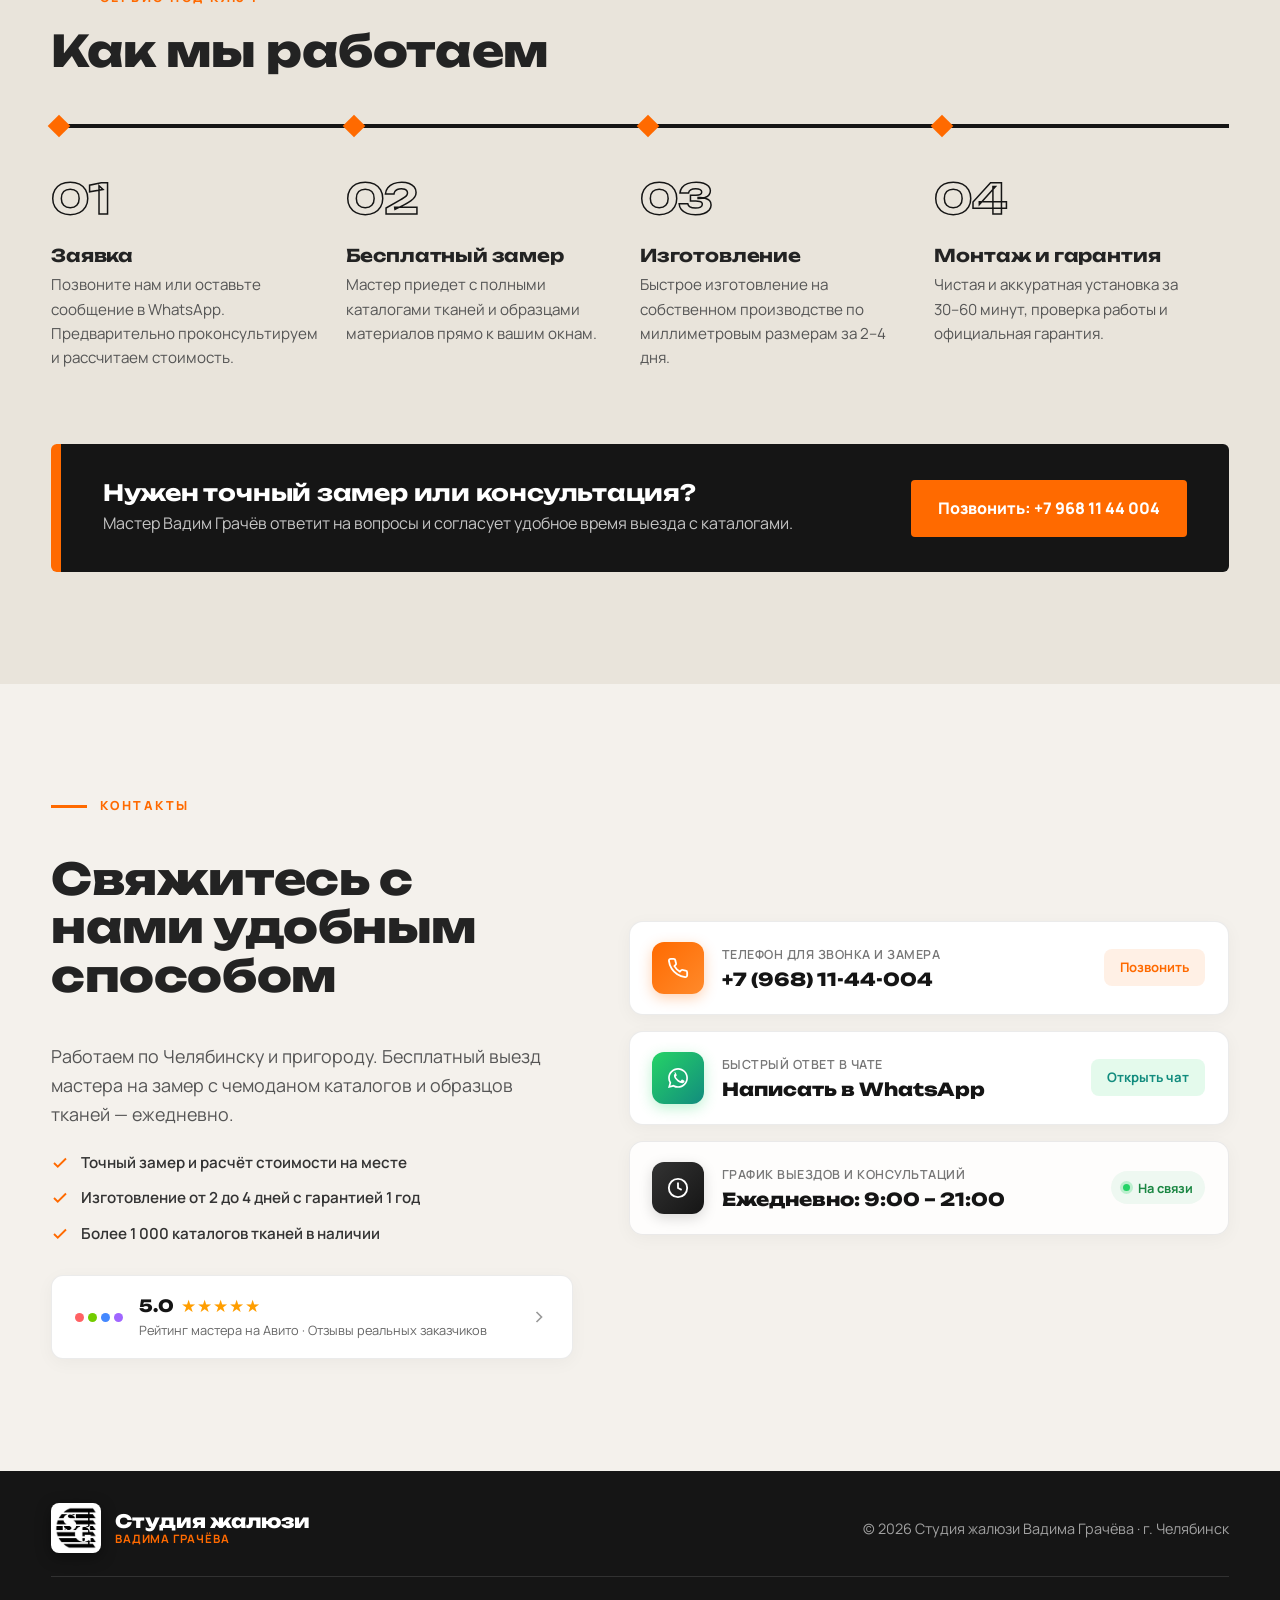
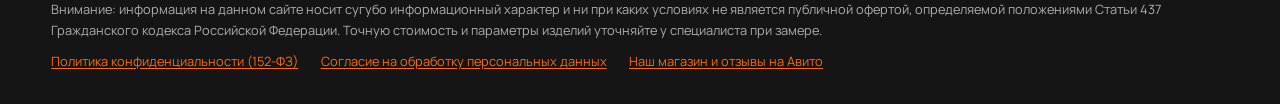
==== commit 9351b678: "Update prices for perforated blinds, remove roman shades, and set pleated mosquito net card" ====
--- a/index.html
+++ b/index.html
@@ -3,13 +3,13 @@
   <head>
     <meta charset="UTF-8" />
     <meta name="viewport" content="width=device-width, initial-scale=1.0" />
-    <title>Жалюзи и рулонные шторы в Челябинске — Студия Вадима Грачёва</title>
-    <meta name="description" content="Изготовление жалюзи и рулонных штор в Челябинске по ценам производителя. Большой выбор тканей, бесплатный выезд замерщика с образцами. Звоните: +7 (968) 11-44-004." />
+    <title>Жалюзи и рулонные шторы в Челябинске — Мастер Макс</title>
+    <meta name="description" content="Изготовление жалюзи и рулонных штор в Челябинске по ценам производителя. Срок изготовления 3-5 дней. Звоните: +7 (968) 11-44-004." />
     <meta name="theme-color" content="#151515" />
 
     <!-- Open Graph -->
-    <meta property="og:title" content="Жалюзи и рулонные шторы в Челябинске — Студия Вадима Грачёва" />
-    <meta property="og:description" content="Изготовление жалюзи и рулонных штор по вашим размерам за 2-4 дня. Бесплатный замер с каталогами образцов в Челябинске." />
+    <meta property="og:title" content="Жалюзи и рулонные шторы в Челябинске — Мастер Макс" />
+    <meta property="og:description" content="Изготовление жалюзи и рулонных штор по вашим размерам за 3-5 дней. Бесплатный замер с каталогами образцов в Челябинске." />
     <meta property="og:type" content="website" />
     <meta property="og:locale" content="ru_RU" />
 
@@ -25,7 +25,7 @@
   </head>
   <body>
     <!-- SITE INTRO (CURTAIN SLIDE EFFECT) -->
-    <div class="site-intro" id="siteIntro" aria-label="Интро заставка Студия жалюзи Вадима Грачёва">
+    <div class="site-intro" id="siteIntro" aria-label="Интро заставка Студия жалюзи">
       <div class="intro-curtains-layer" aria-hidden="true">
         <div class="intro-curtain curtain-left"></div>
         <div class="intro-curtain curtain-right"></div>
@@ -35,11 +35,11 @@
         <div class="intro-logo-box">
           <div class="intro-logo-glow"></div>
           <div class="intro-logo-badge">
-            <img src="./img/logo.png" alt="Студия жалюзи Вадима Грачёва" />
+            <img src="./img/logo.png" alt="Студия жалюзи Мастера Макса" />
           </div>
         </div>
         <div class="intro-brand-title">Студия жалюзи</div>
-        <div class="intro-brand-sub">Вадима Грачёва</div>
+        <div class="intro-brand-sub">Мастер Макс</div>
         <p class="intro-tagline">Рулонные шторы · День-Ночь · Кассетные системы · Жалюзи</p>
         <div class="intro-loader-track">
           <div class="intro-loader-bar"></div>
@@ -49,10 +49,10 @@
 
     <header class="nav" id="nav">
       <a href="#top" class="logo">
-        <img src="./img/logo-transparent.png" alt="Студия жалюзи Вадима Грачёва" class="logo-img" />
+        <img src="./img/logo-transparent.png" alt="Студия жалюзи Мастера Макса" class="logo-img" />
         <span class="logo-text">
           <b>Студия жалюзи</b>
-          <small>Вадима Грачёва</small>
+          <small>Мастер Макс</small>
         </span>
       </a>
       <nav class="nav-links" id="navLinks">
@@ -80,10 +80,10 @@
 
           <div class="hero-body">
             <div class="hero-left">
-              <p class="lead reveal d1">Профессиональное изготовление рулонных штор, систем «День-ночь» (Зебра), горизонтальных, кассетных и римских штор по точным размерам ваших окон за 2–4 дня. Бесплатный выезд мастера на замер с каталогами образцов тканей!</p>
+              <p class="lead reveal d1">Профессиональное изготовление рулонных штор, систем «День-ночь» (Зебра), горизонтальных, кассетных жалюзи и москитных сеток плиссе по точным размерам ваших окон за 3–5 дней. Бесплатный выезд мастера на замер с каталогами образцов тканей!</p>
               <div class="hero-cta reveal d2">
-                <a href="tel:+79681144004" class="btn btn-orange">Вызвать замерщика: +7 968 11 44 004</a>
-                <a href="https://wa.me/79681144004" target="_blank" rel="noopener" class="btn btn-black">Написать в WhatsApp</a>
+                <a href="tel:+79681144004" class="btn btn-orange">Вызвать мастера: +7 968 11 44 004</a>
+                <a href="#products" class="btn btn-black">Каталог товаров</a>
               </div>
               <div style="margin-top: 1.4rem;" class="reveal d2">
                 <a href="https://www.avito.ru/brands/i8757937" target="_blank" rel="noopener" class="avito-badge">
@@ -93,7 +93,7 @@
               </div>
               <dl class="facts reveal d3">
                 <div><dt data-count="10" data-suffix="+">0</dt><dd>лет опыта работы</dd></div>
-                <div><dt>2–4</dt><dd>дня изготовление</dd></div>
+                <div><dt>3–5</dt><dd>дней изготовление</dd></div>
                 <div><dt data-count="0" data-suffix=" ₽">0</dt><dd>бесплатный выезд на замер</dd></div>
               </dl>
             </div>
@@ -117,7 +117,7 @@
             <a href="#products">День-ночь (Зебра)</a><b></b>
             <a href="#products">Горизонтальные жалюзи</a><b></b>
             <a href="#products">Кассетные системы</a><b></b>
-            <a href="#products">Римские шторы</a>
+            <a href="#gallery">Москитные сетки плиссе</a>
           </div>
         </div>
       </section>
@@ -137,7 +137,6 @@
               <button class="chip" data-f="roll">Рулонные шторы</button>
               <button class="chip" data-f="kasset">Кассетные</button>
               <button class="chip" data-f="daynight">День-ночь (Зебра)</button>
-              <button class="chip" data-f="roman">Римские шторы</button>
             </div>
           </div>
 
@@ -155,8 +154,7 @@
               <h3>Горизонтальные перфорированные жалюзи</h3>
               <p>Непрозрачные алюминиевые ламели с перфорацией. Создают уникальное освещение и надежно защищают от солнца.</p>
               <div class="prod-price-box">
-                <span class="prod-price-now">от 1 800 ₽/м²</span>
-                <del class="prod-price-old">2 700 ₽</del>
+                <span class="prod-price-now">от 3 000 ₽/м²</span>
               </div>
               <div class="prod-foot">
                 <button type="button" class="btn-more">Подробнее</button>
@@ -178,27 +176,6 @@
               <p>Натуральный бамбук. Легче дерева, богатая палитра оттенков и изысканный уют в интерьере.</p>
               <div class="prod-price-box">
                 <span class="prod-price-now">9 000 ₽/м²</span>
-              </div>
-              <div class="prod-foot">
-                <button type="button" class="btn-more">Подробнее</button>
-                <a href="tel:+79681144004" onclick="event.stopPropagation()">Замер</a>
-              </div>
-            </article>
-
-            <!-- Товар 3: Римские тканевые шторы -->
-            <article class="prod prod-interactive" data-product-id="rimskie-shtory" data-c="roman">
-              <div class="prod-img">
-                <span class="prod-badge">Популярное</span>
-                <img src="./img/rimskie-shtory-1.png" alt="Римские тканевые шторы" />
-                <span class="prod-photos-count">
-                  <svg width="14" height="14" viewBox="0 0 24 24" fill="none" stroke="currentColor" stroke-width="2"><rect x="3" y="3" width="18" height="18" rx="2"/><circle cx="8.5" cy="8.5" r="1.5"/><path d="m21 15-5-5L5 21"/></svg>
-                  1 фото
-                </span>
-              </div>
-              <h3>Римские тканевые шторы</h3>
-              <p>Цельное тканевое полотно с изящными складками. Богатый выбор плотности и фактуры тканей.</p>
-              <div class="prod-price-box">
-                <span class="prod-price-now">12 000 ₽</span>
               </div>
               <div class="prod-foot">
                 <button type="button" class="btn-more">Подробнее</button>
@@ -330,7 +307,7 @@
               <p>Мастер приедет с каталогами образцов в удобное для вас время по Челябинску и пригороду.</p>
             </div>
             <div class="b reveal d2">
-              <h3>2–4 дня на всё</h3>
+              <h3>3–5 дней на всё</h3>
               <p>Собственное производство позволяет изготавливать заказы в кратчайшие сроки без задержек.</p>
             </div>
             <div class="b b-line reveal d2">
@@ -358,7 +335,8 @@
               <button class="chip" data-f="roll">Рулонные шторы</button>
               <button class="chip" data-f="daynight">День-ночь (Зебра)</button>
               <button class="chip" data-f="kasset">Кассетные Uni</button>
-              <button class="chip" data-f="horizontal">Горизонтальные и плиссе</button>
+              <button class="chip" data-f="horizontal">Горизонтальные</button>
+              <button class="chip" data-f="mosquito">Сетки-плиссе</button>
             </div>
           </div>
 
@@ -423,15 +401,15 @@
               </div>
             </div>
 
-            <!-- 6. Шторы плиссе в графитовом профиле -->
-            <div class="work-card" data-c="horizontal">
-              <div class="work-img">
-                <span class="work-badge">Шторы плиссе</span>
-                <img src="./img/works/work-plisse-graphite.jpg" alt="Шторы плиссе в графитовом профиле" loading="lazy" />
-              </div>
-              <div class="work-info">
-                <h3>Шторы плиссе в тёмном профиле</h3>
-                <p>Идеальное прилегание к раме цвета антрацит. Возможность открывания как сверху, так и снизу.</p>
+            <!-- 6. Москитная сетка плиссе в темном профиле -->
+            <div class="work-card" data-c="mosquito">
+              <div class="work-img">
+                <span class="work-badge">Москитная сетка</span>
+                <img src="./img/works/work-plisse-graphite.jpg" alt="Раздвижная москитная сетка плиссе в темном профиле" loading="lazy" />
+              </div>
+              <div class="work-info">
+                <h3>Раздвижная москитная сетка плиссе</h3>
+                <p>Сетка-плиссе в профиле цвета антрацит. Удобно сдвигается гармошкой, надёжно защищает от насекомых, тополиного пуха и уличной пыли.</p>
               </div>
             </div>
 
@@ -563,13 +541,13 @@
               </div></div>
             </div>
             <div class="row reveal d2">
-              <button class="row-head"><span class="row-n">03</span><span class="row-t">Римские и вертикальные шторы</span><span class="row-plus"></span></button>
+              <button class="row-head"><span class="row-n">03</span><span class="row-t">Вертикальные жалюзи и москитные сетки плиссе</span><span class="row-plus"></span></button>
               <div class="row-body"><div>
                 <ul class="checks">
-                  <li>Широкие вертикальные ламели 89 мм для офисов и панорамных окон</li>
-                  <li>Римские шторы с ровными складками из фактурных дизайнерских тканей</li>
-                  <li>Возможность комбинирования с классическими гардинами и тюлем</li>
-                  <li>Удобное плавное управление цепочкой или электроприводом</li>
+                  <li>Широкие вертикальные ламели 89 мм для офисов, кабинетов и панорамных окон</li>
+                  <li>Раздвижные москитные сетки плиссе для окон, балконных дверей и террас</li>
+                  <li>Удобное открывание гармошкой в любую сторону — сетка не провисает и не занимает места</li>
+                  <li>Надёжная защита от комаров, тополиного пуха и пыли с долговечным алюминиевым профилем</li>
                 </ul>
               </div></div>
             </div>
@@ -735,8 +713,8 @@
             <span class="modal-badge-tag" id="modalBadge">В наличии · Под заказ</span>
             <h2 class="modal-title" id="modalTitle">Горизонтальные перфорированные жалюзи</h2>
             <div class="modal-prices">
-              <span class="modal-price-val" id="modalPrice">от 1 800 ₽/м²</span>
-              <del class="modal-old-price-val" id="modalOldPrice">2 700 ₽</del>
+              <span class="modal-price-val" id="modalPrice">от 3 000 ₽/м²</span>
+              <del class="modal-old-price-val" id="modalOldPrice"></del>
             </div>
             <div class="modal-desc-body" id="modalDesc"></div>
             <div class="modal-cta-buttons">
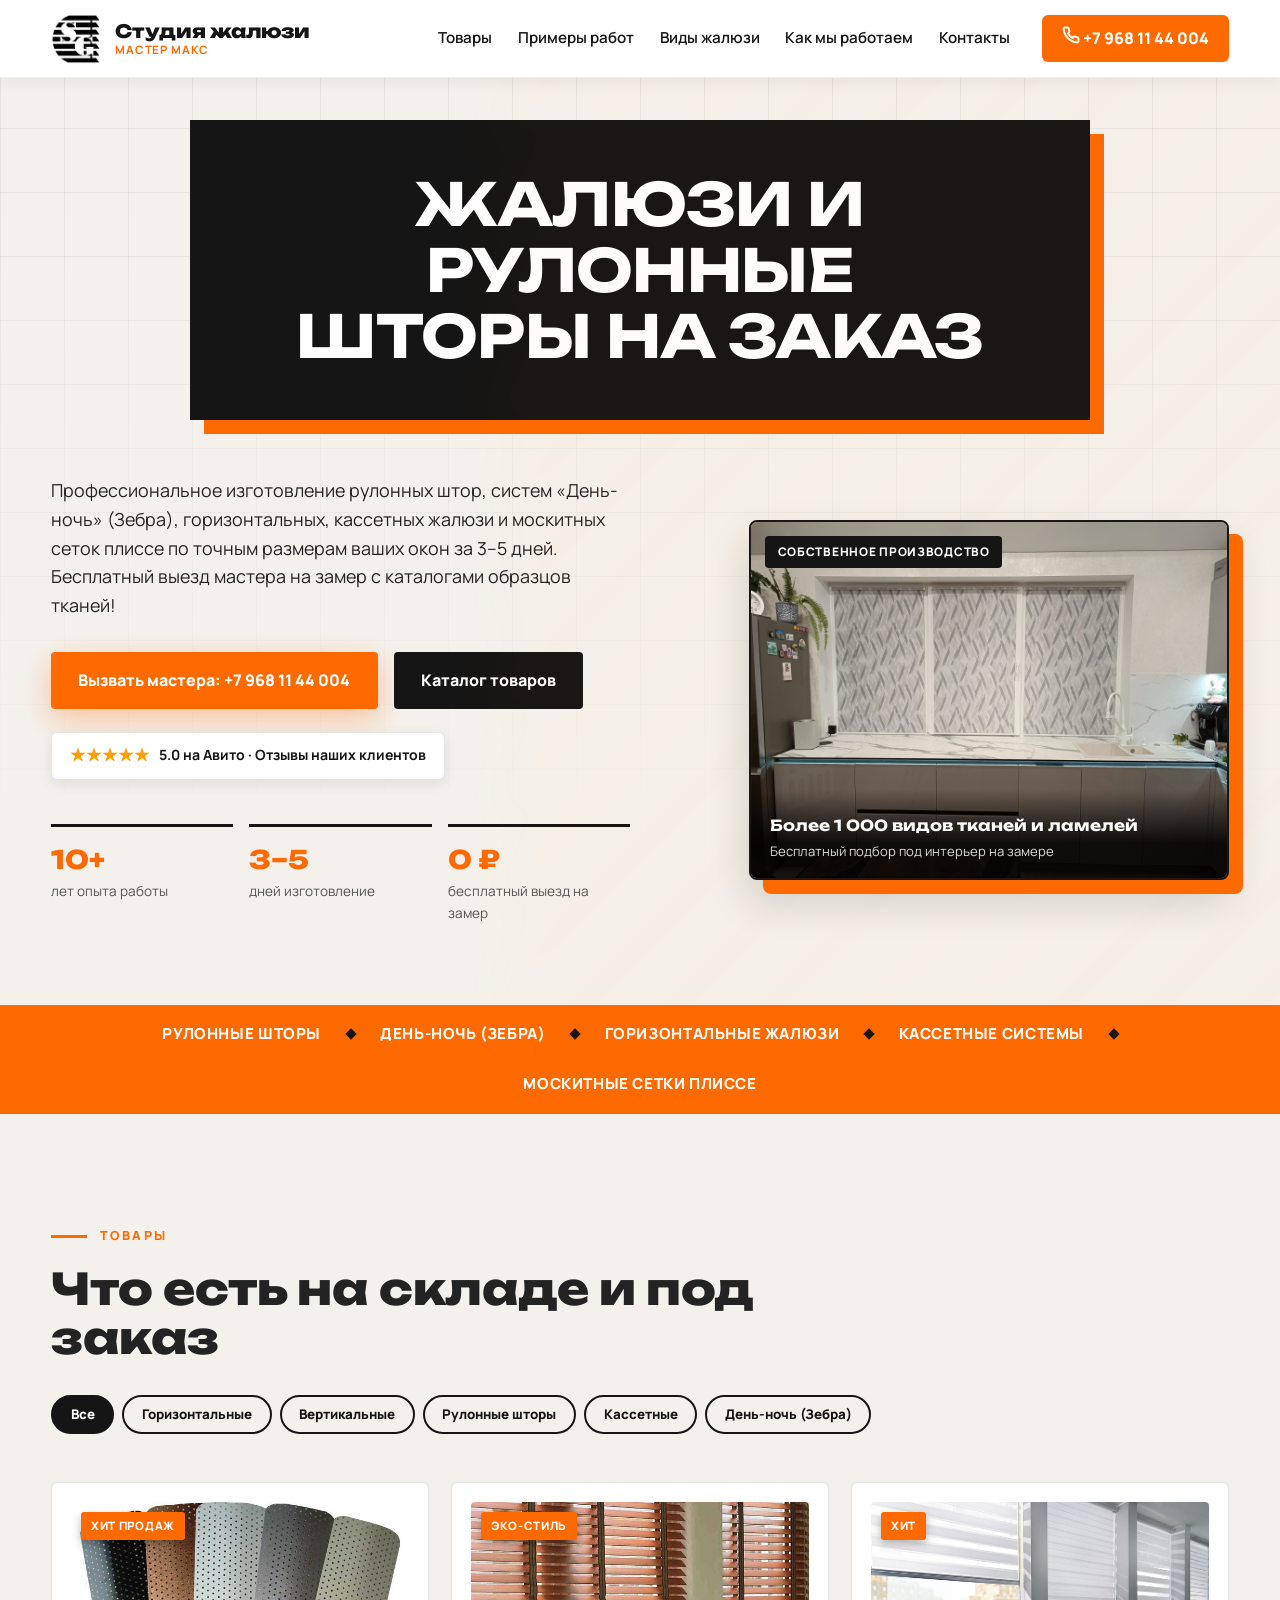
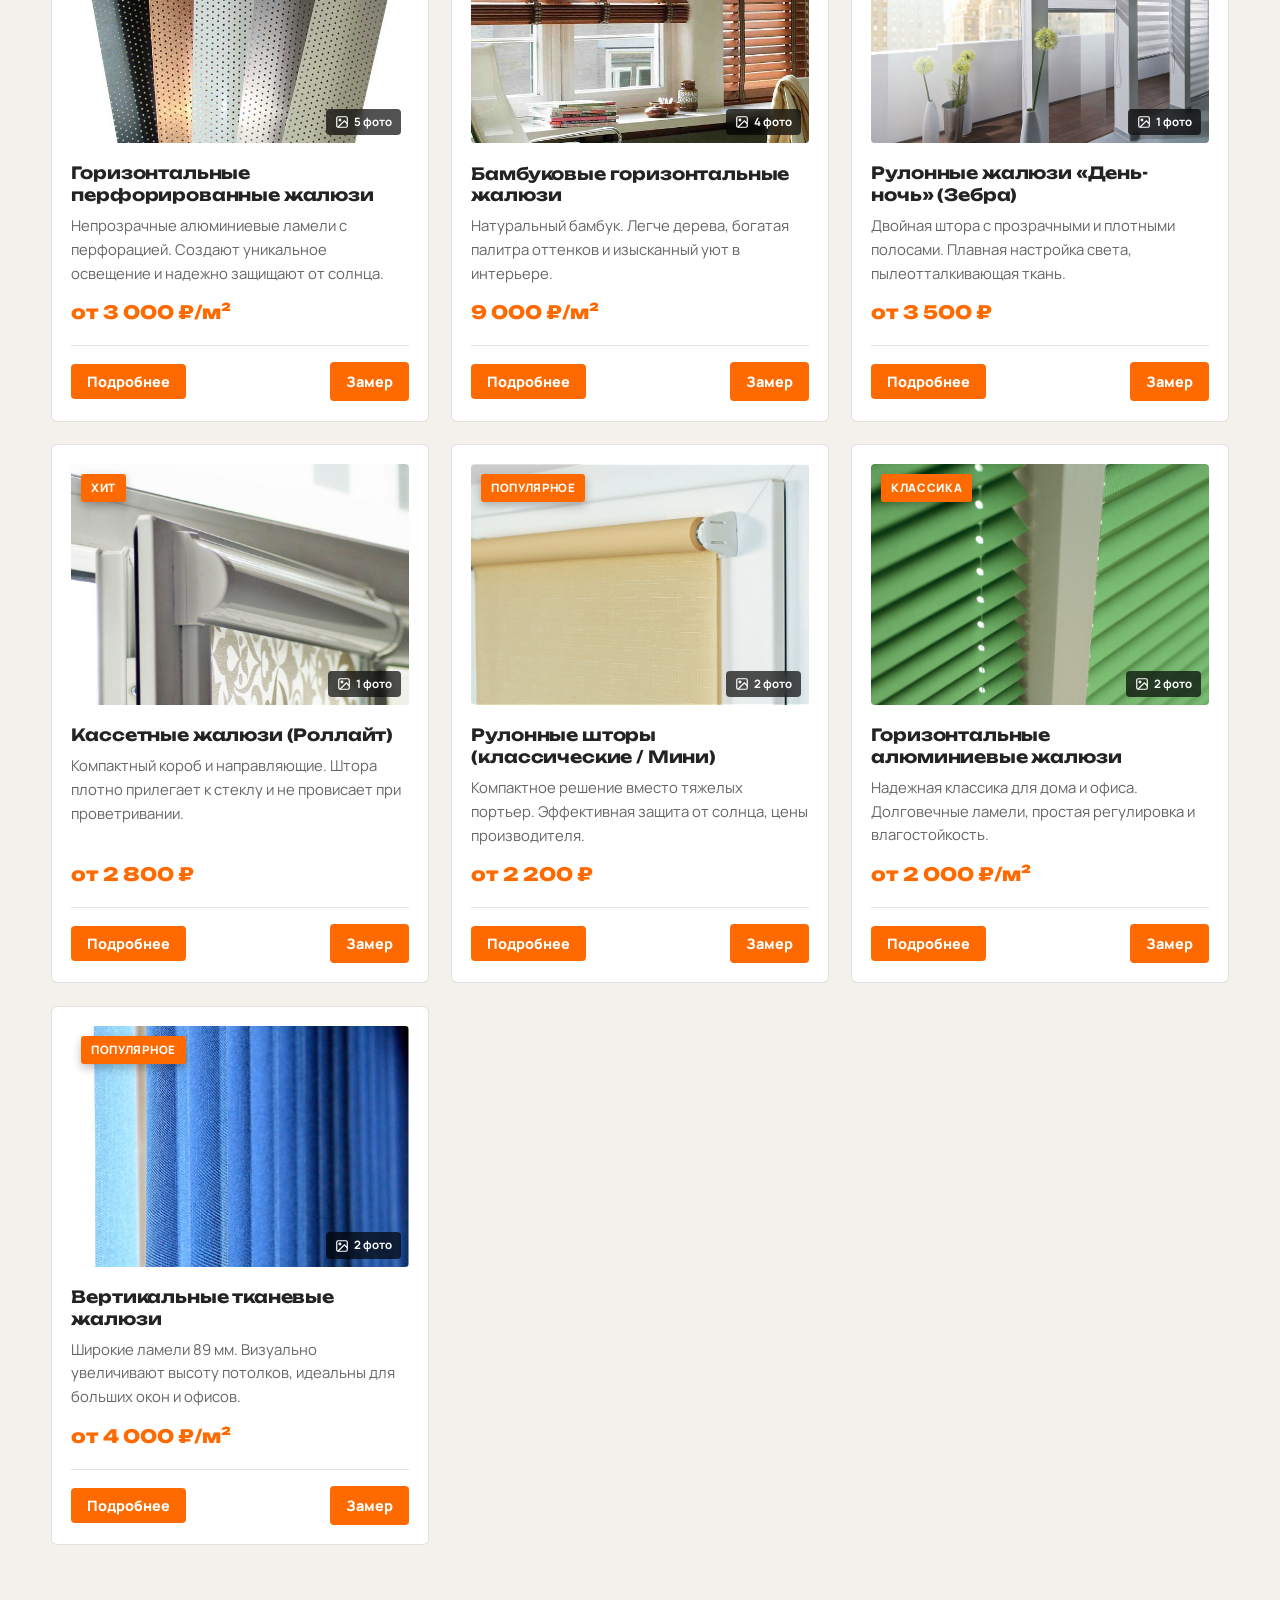
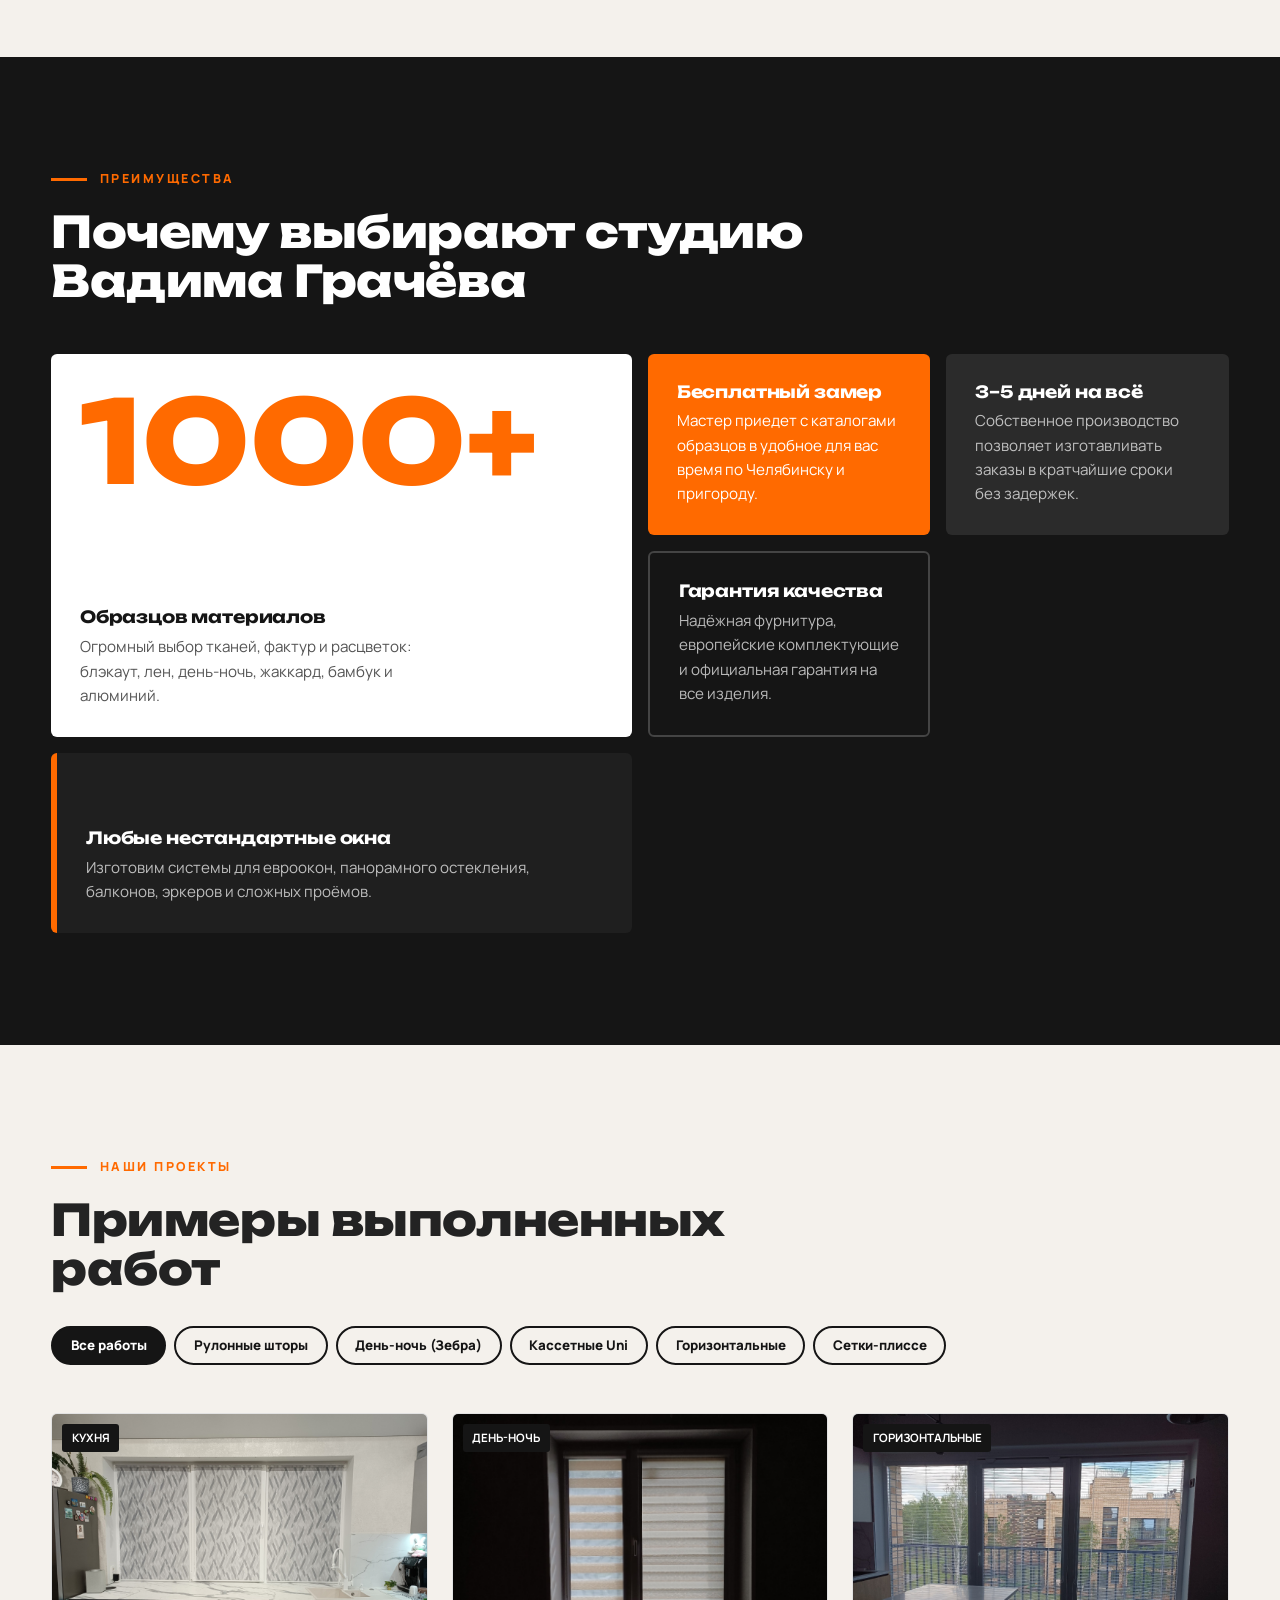
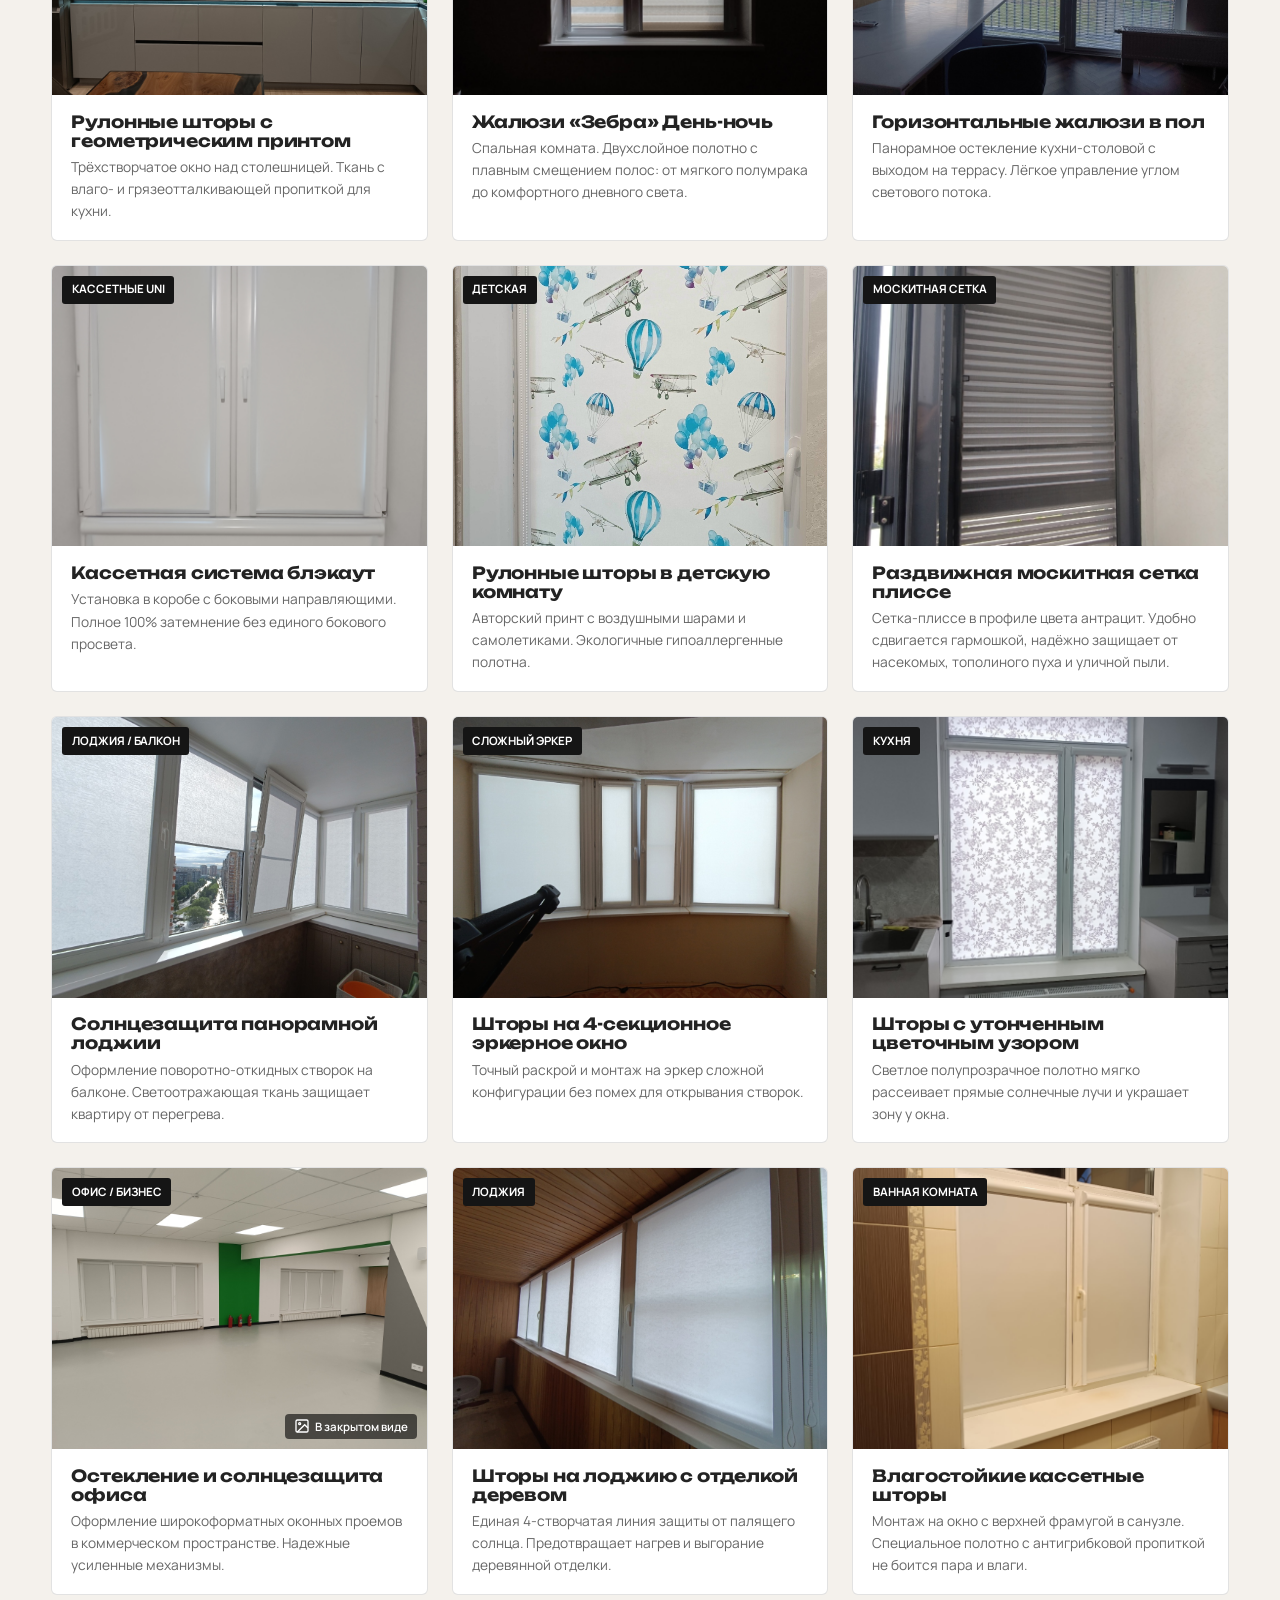
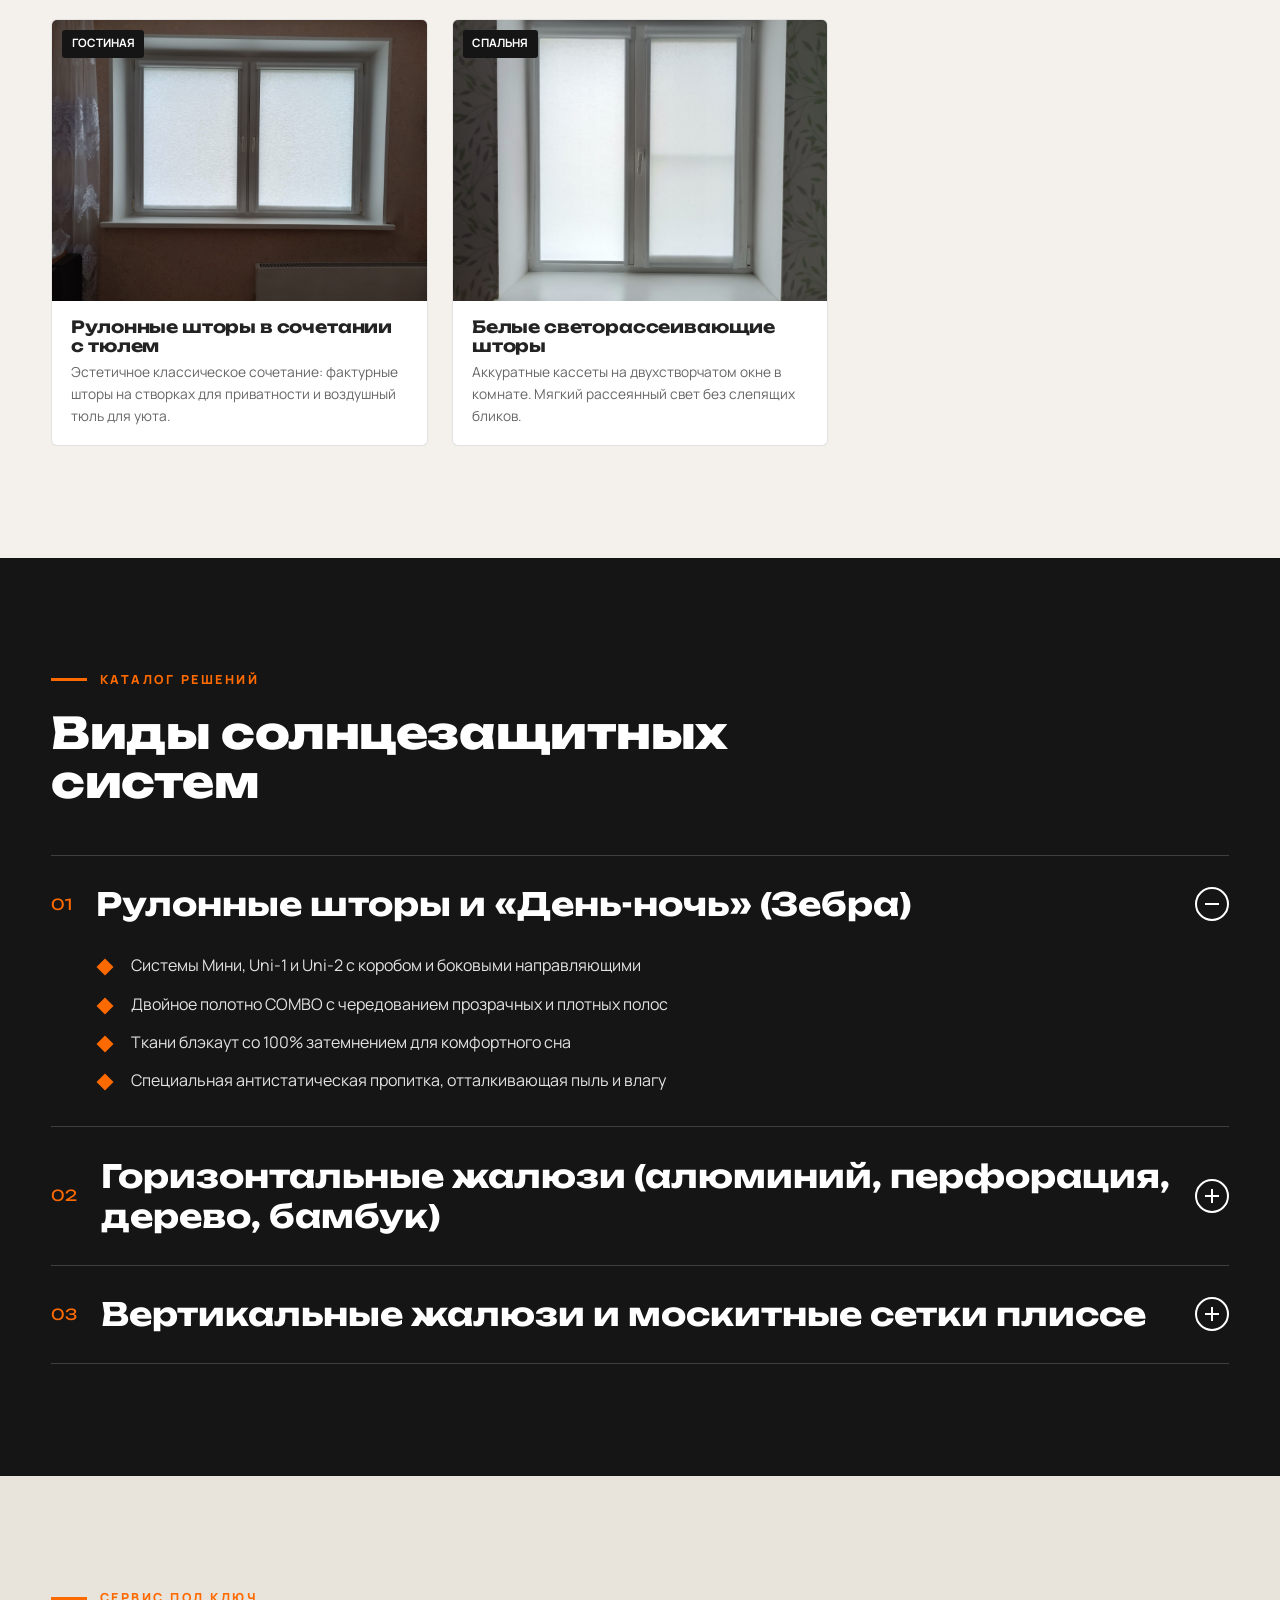
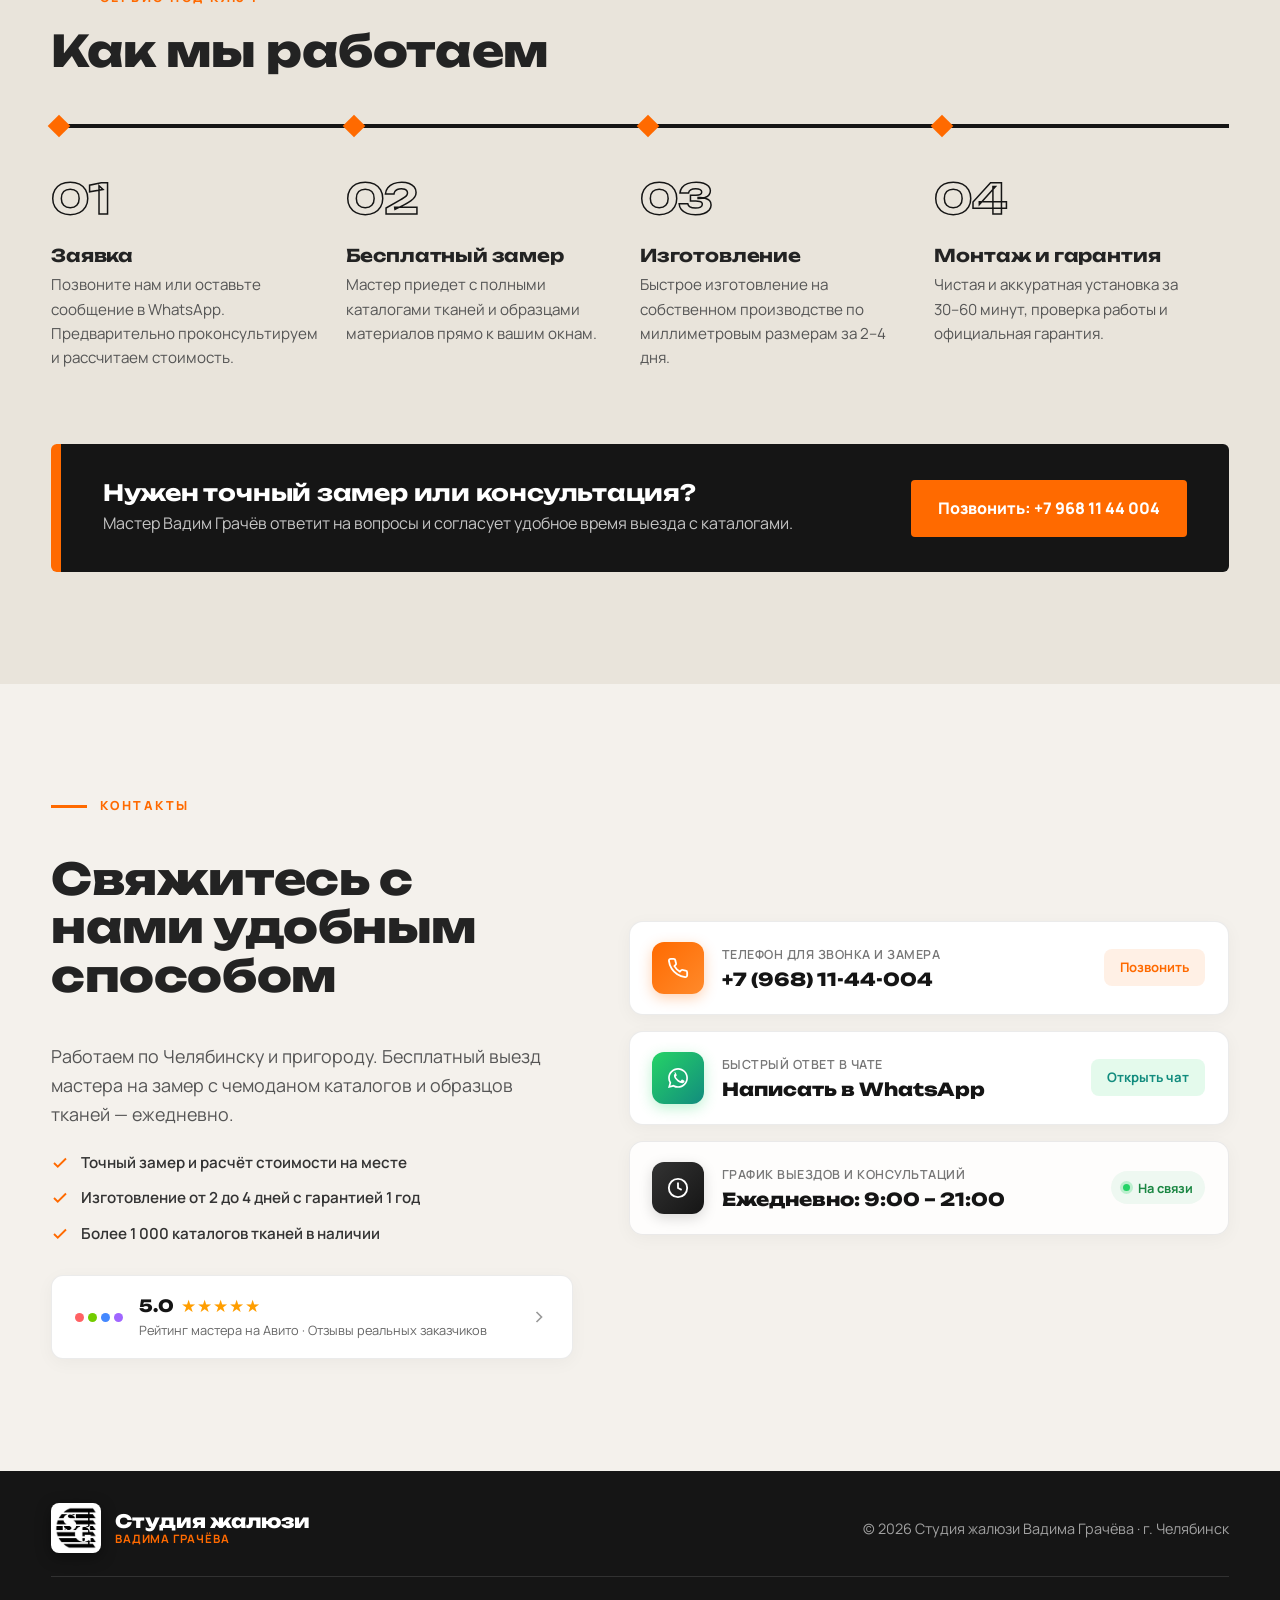
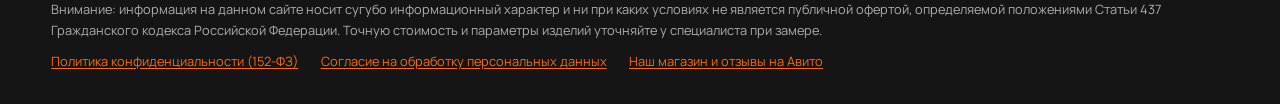
==== commit a9a40426: "Add photo toggle (before/after) to office gallery card with closed-view photo" ====
--- a/index.html
+++ b/index.html
@@ -451,9 +451,13 @@
 
             <!-- 10. Комплексное оформление офиса -->
             <div class="work-card" data-c="roll horizontal">
-              <div class="work-img">
+              <div class="work-img work-img--toggle" data-photos='["./img/works/work-office-hall-closed.jpg","./img/works/work-office-hall.png"]' data-labels='["В закрытом виде","Шторы открыты"]'>
                 <span class="work-badge">Офис / Бизнес</span>
-                <img src="./img/works/work-office-hall.png" alt="Комплексное оформление окон офисного зала" loading="lazy" />
+                <img src="./img/works/work-office-hall-closed.jpg" alt="Офисные жалюзи в закрытом виде" loading="lazy" />
+                <button class="work-toggle-btn" type="button" aria-label="Переключить фото">
+                  <svg width="16" height="16" viewBox="0 0 24 24" fill="none" stroke="currentColor" stroke-width="2"><rect x="3" y="3" width="18" height="18" rx="2"/><circle cx="8.5" cy="8.5" r="1.5"/><path d="m21 15-5-5L5 21"/></svg>
+                  <span class="work-toggle-label">В закрытом виде</span>
+                </button>
               </div>
               <div class="work-info">
                 <h3>Остекление и солнцезащита офиса</h3>
--- a/site.css
+++ b/site.css
@@ -1094,6 +1094,33 @@
   color: #666;
 }
 
+/* Photo toggle button for work cards with multiple images */
+.work-toggle-btn {
+  position: absolute;
+  bottom: 10px;
+  right: 10px;
+  z-index: 3;
+  display: flex;
+  align-items: center;
+  gap: 5px;
+  background: rgba(0,0,0,0.60);
+  color: #fff;
+  border: none;
+  border-radius: 4px;
+  padding: 0.3rem 0.55rem;
+  font-size: 0.72rem;
+  font-weight: 600;
+  cursor: pointer;
+  transition: background 0.2s;
+  white-space: nowrap;
+}
+.work-toggle-btn:hover {
+  background: var(--orange);
+}
+.work-toggle-btn svg {
+  flex-shrink: 0;
+}
+
 /* ==========================================================================
    HERO SUNBEAM & AMBIENT BLINDS EFFECT
    ========================================================================== */
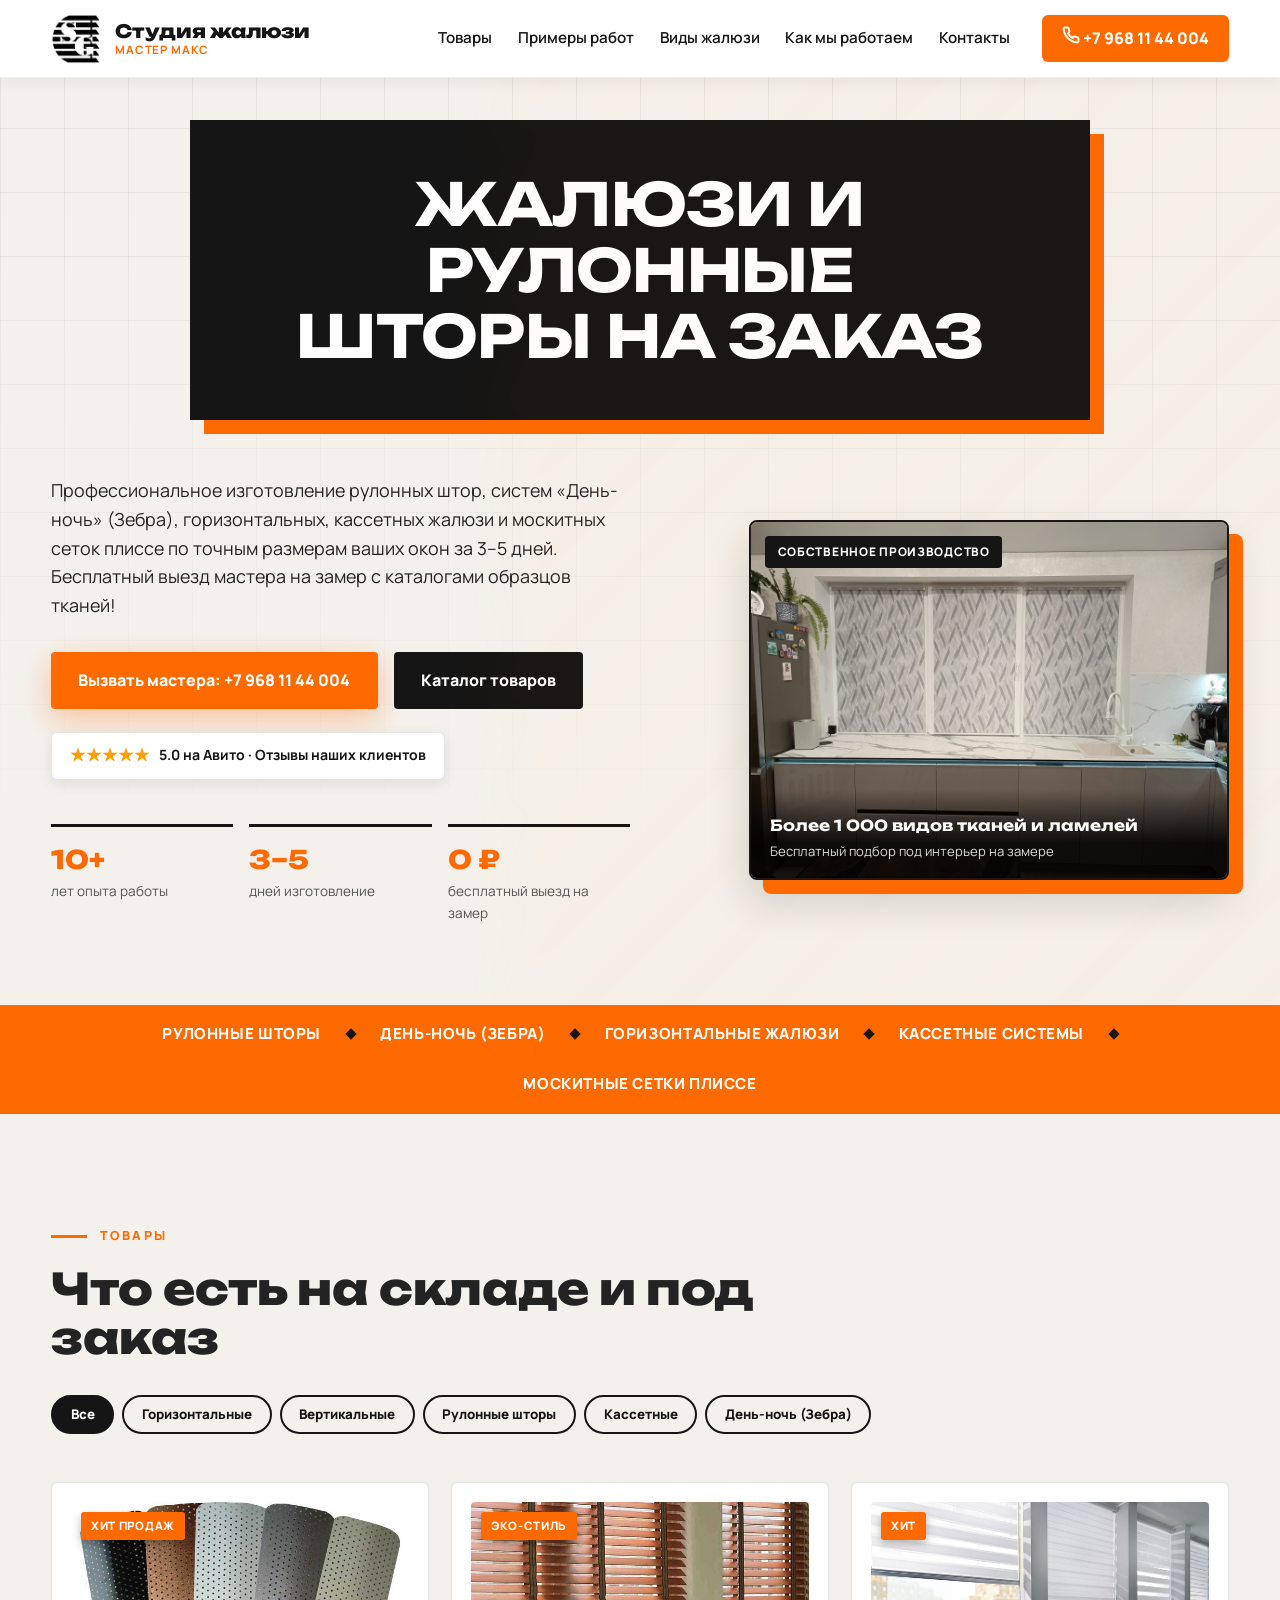
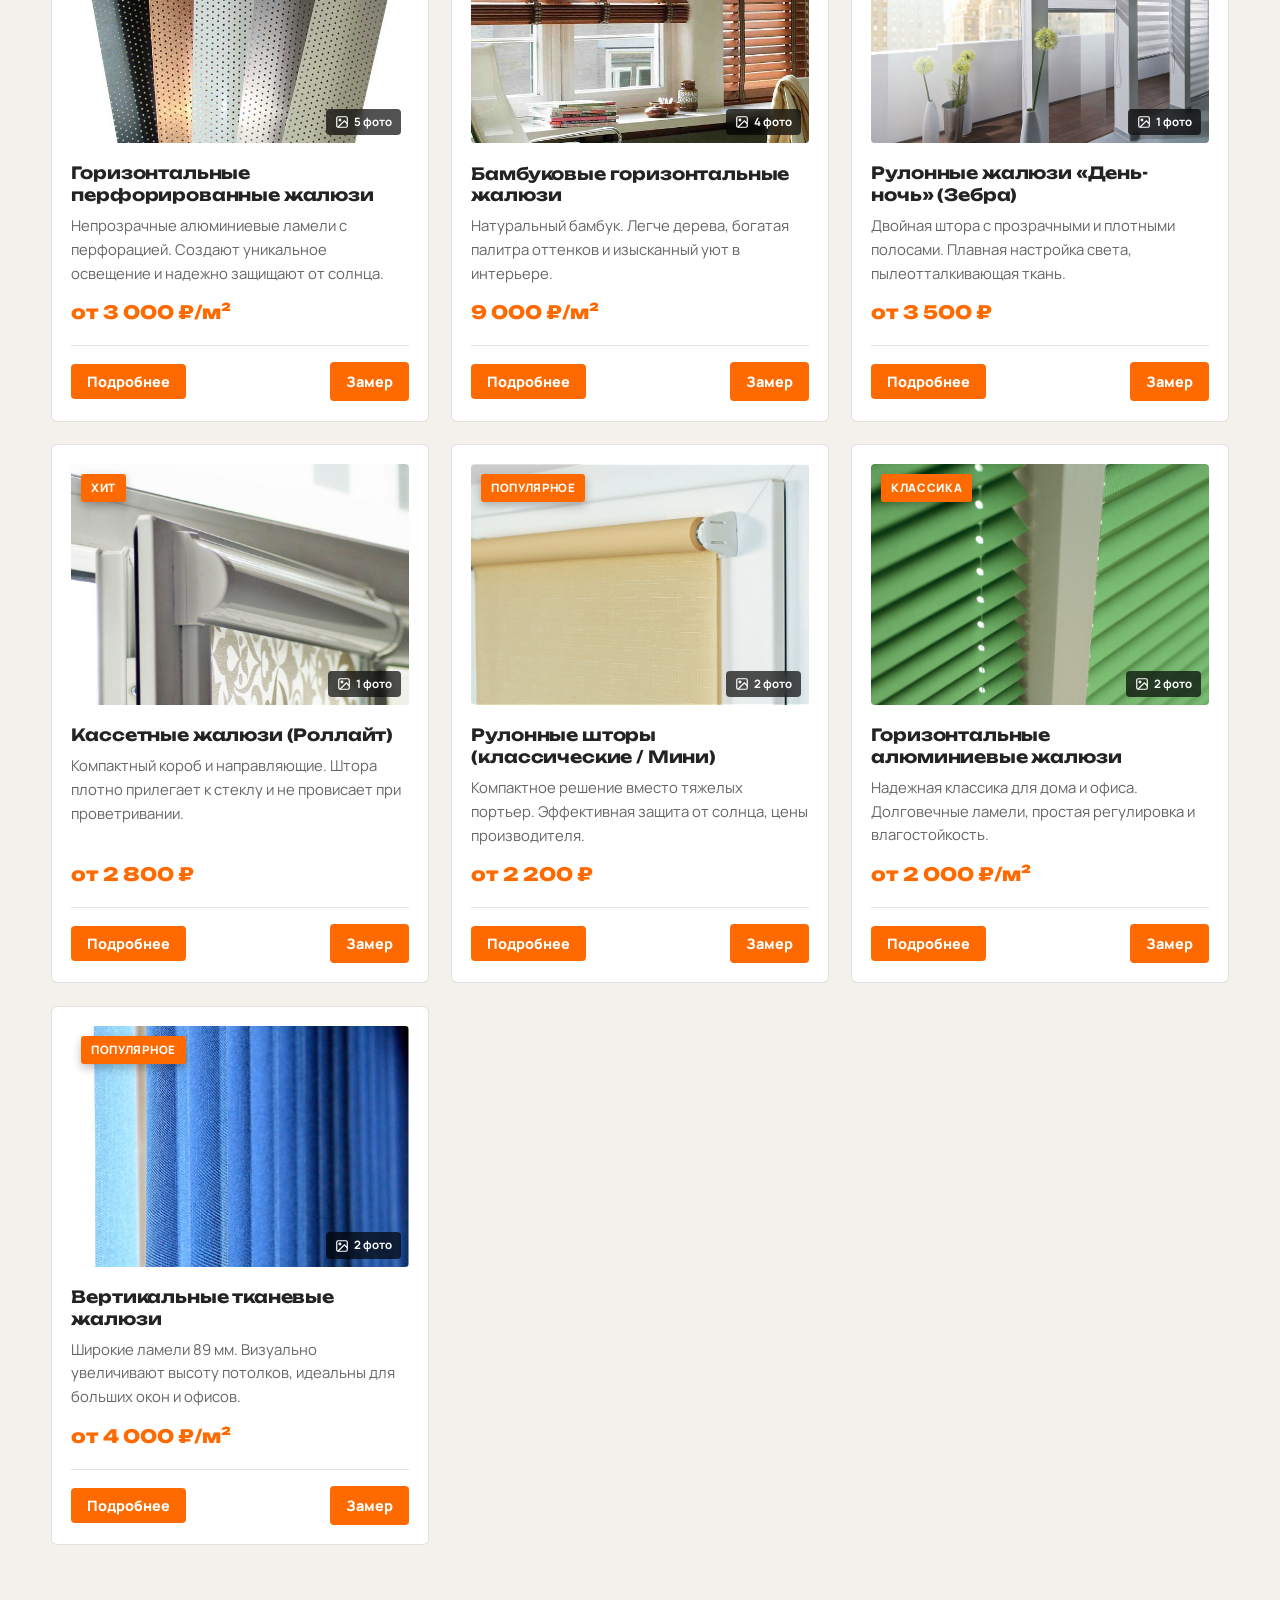
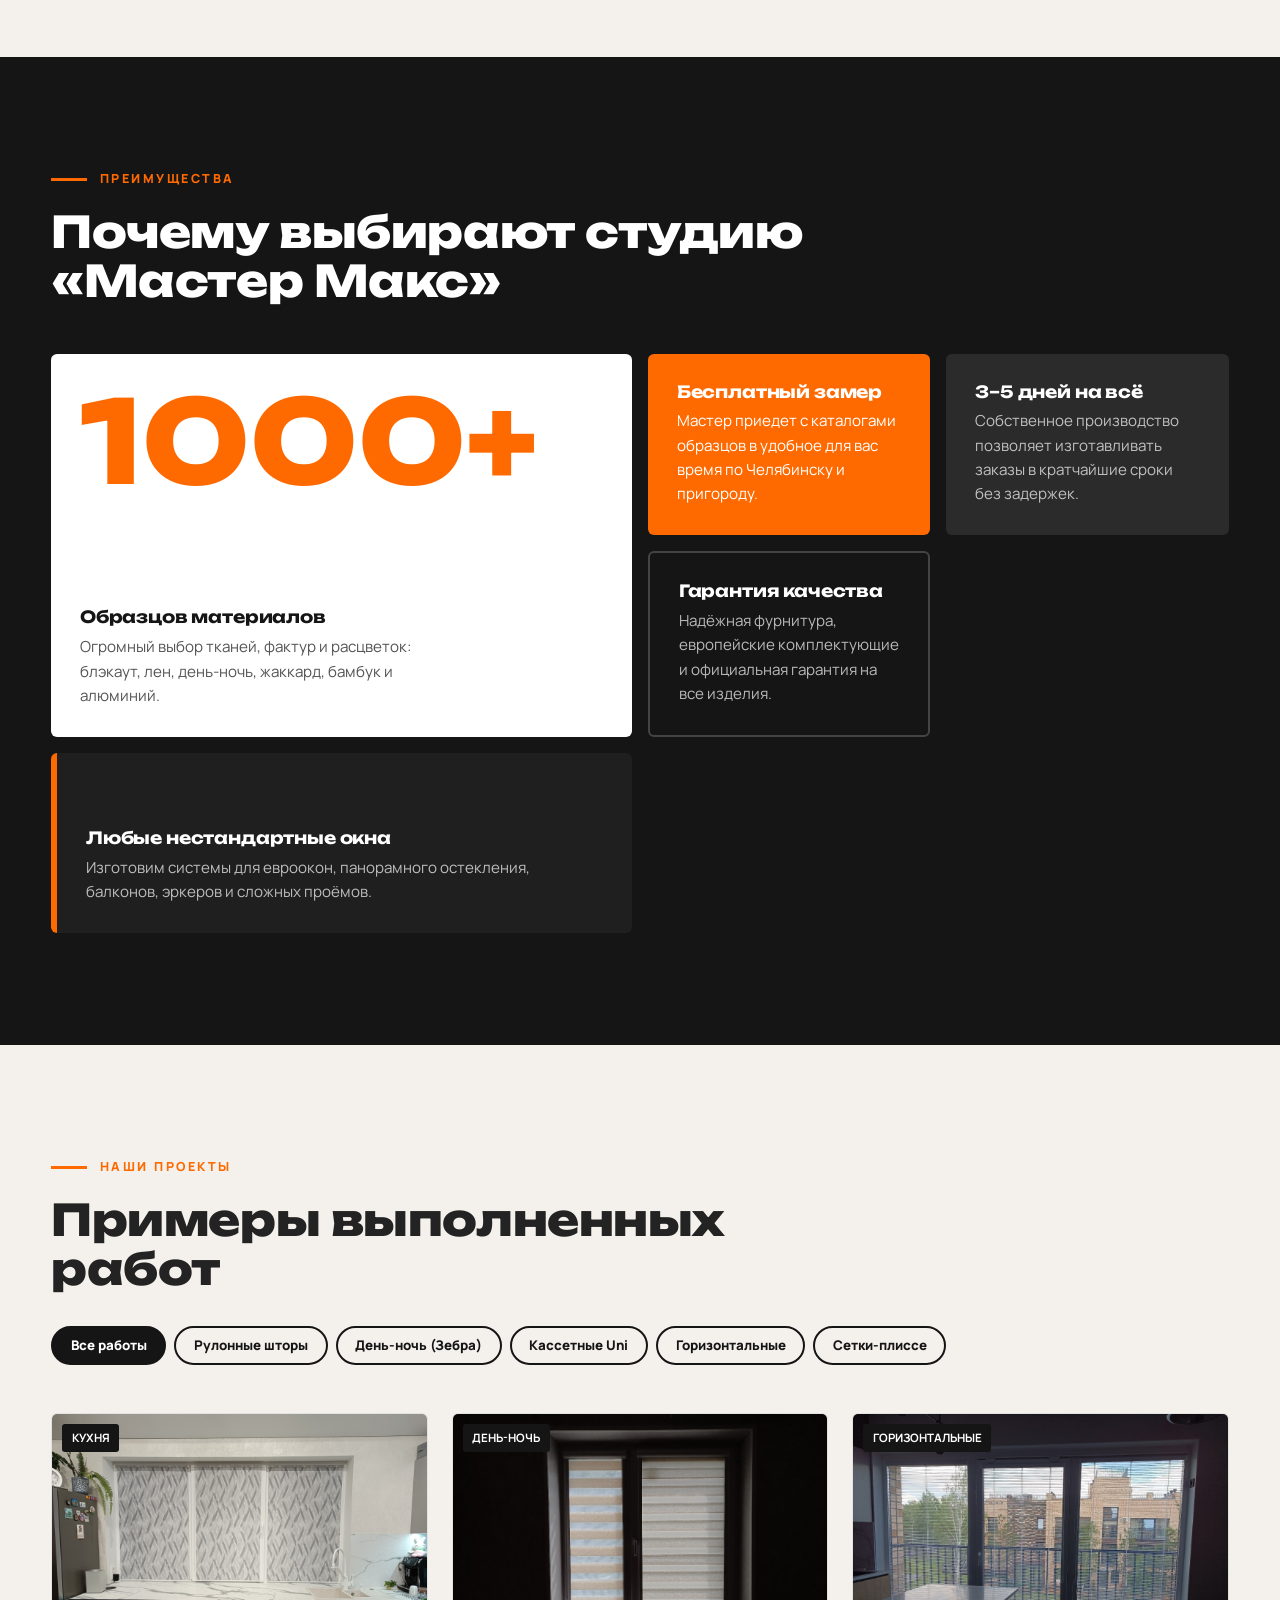
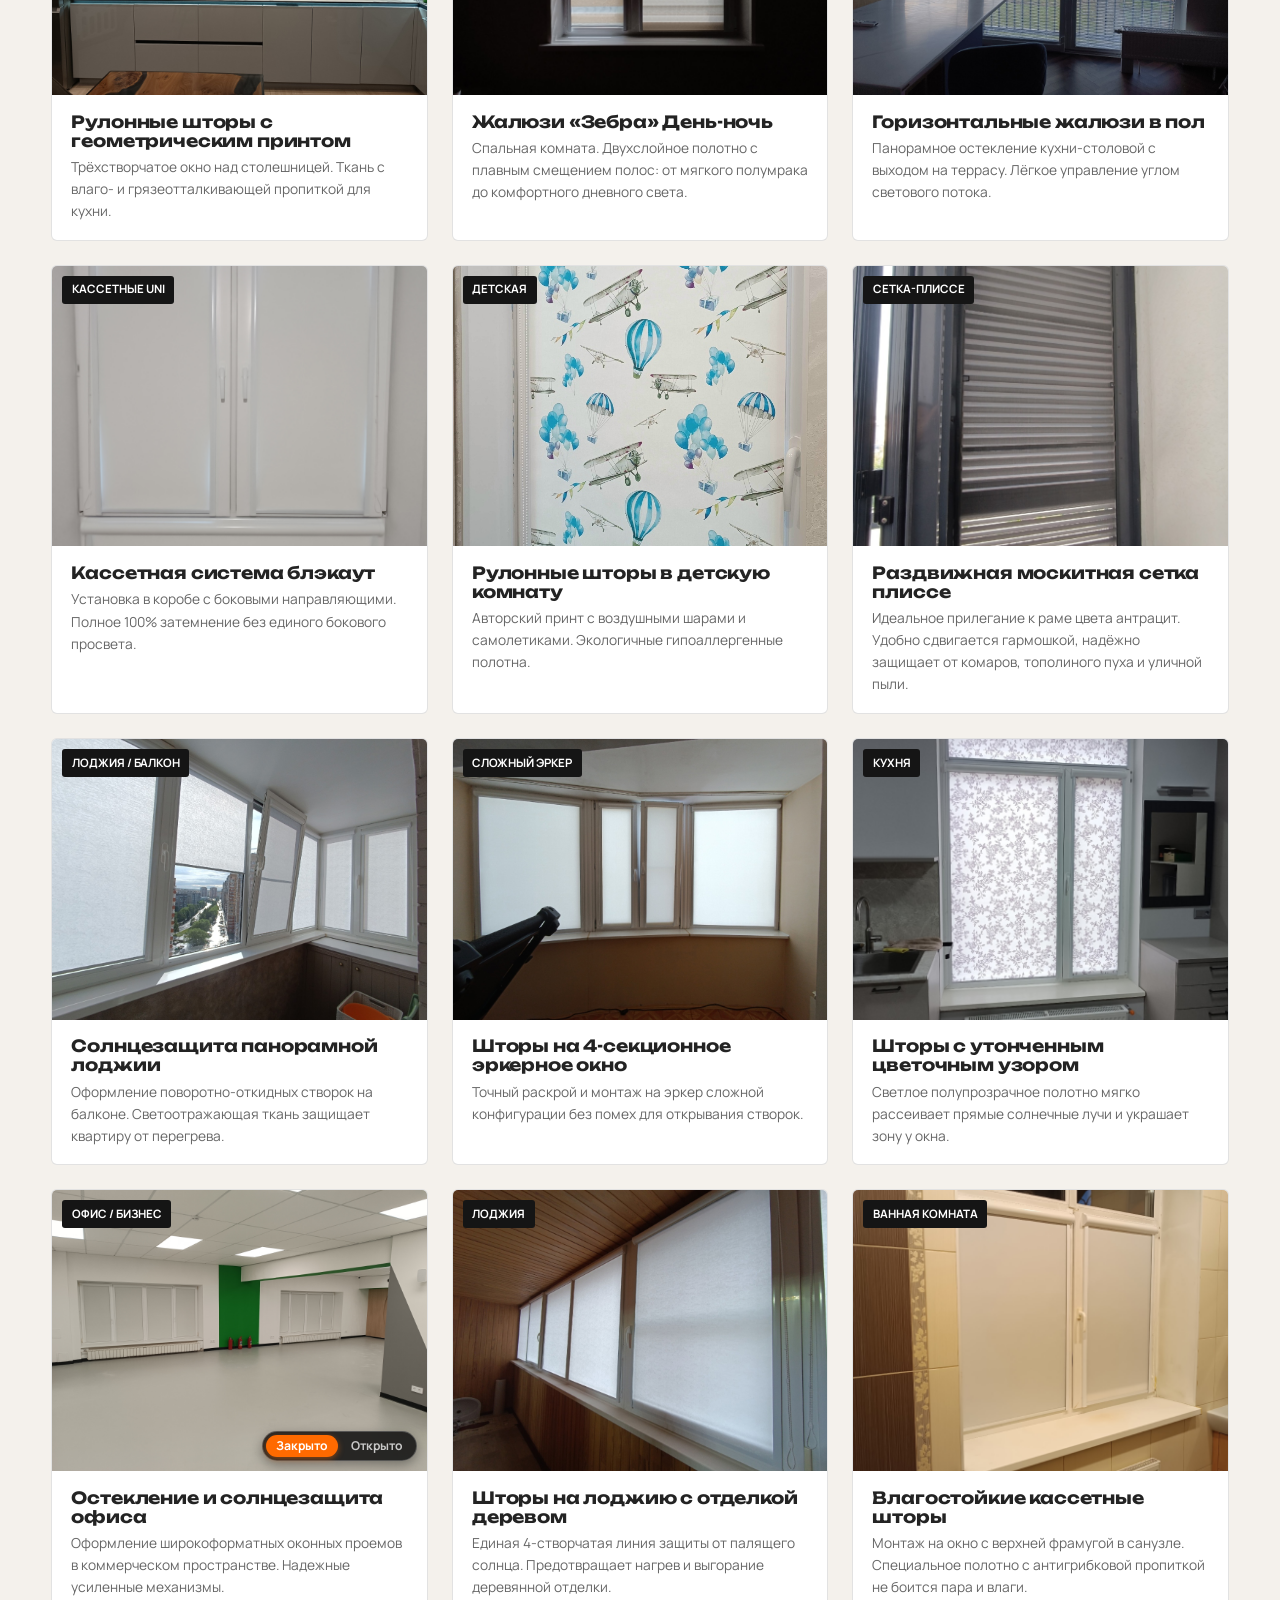
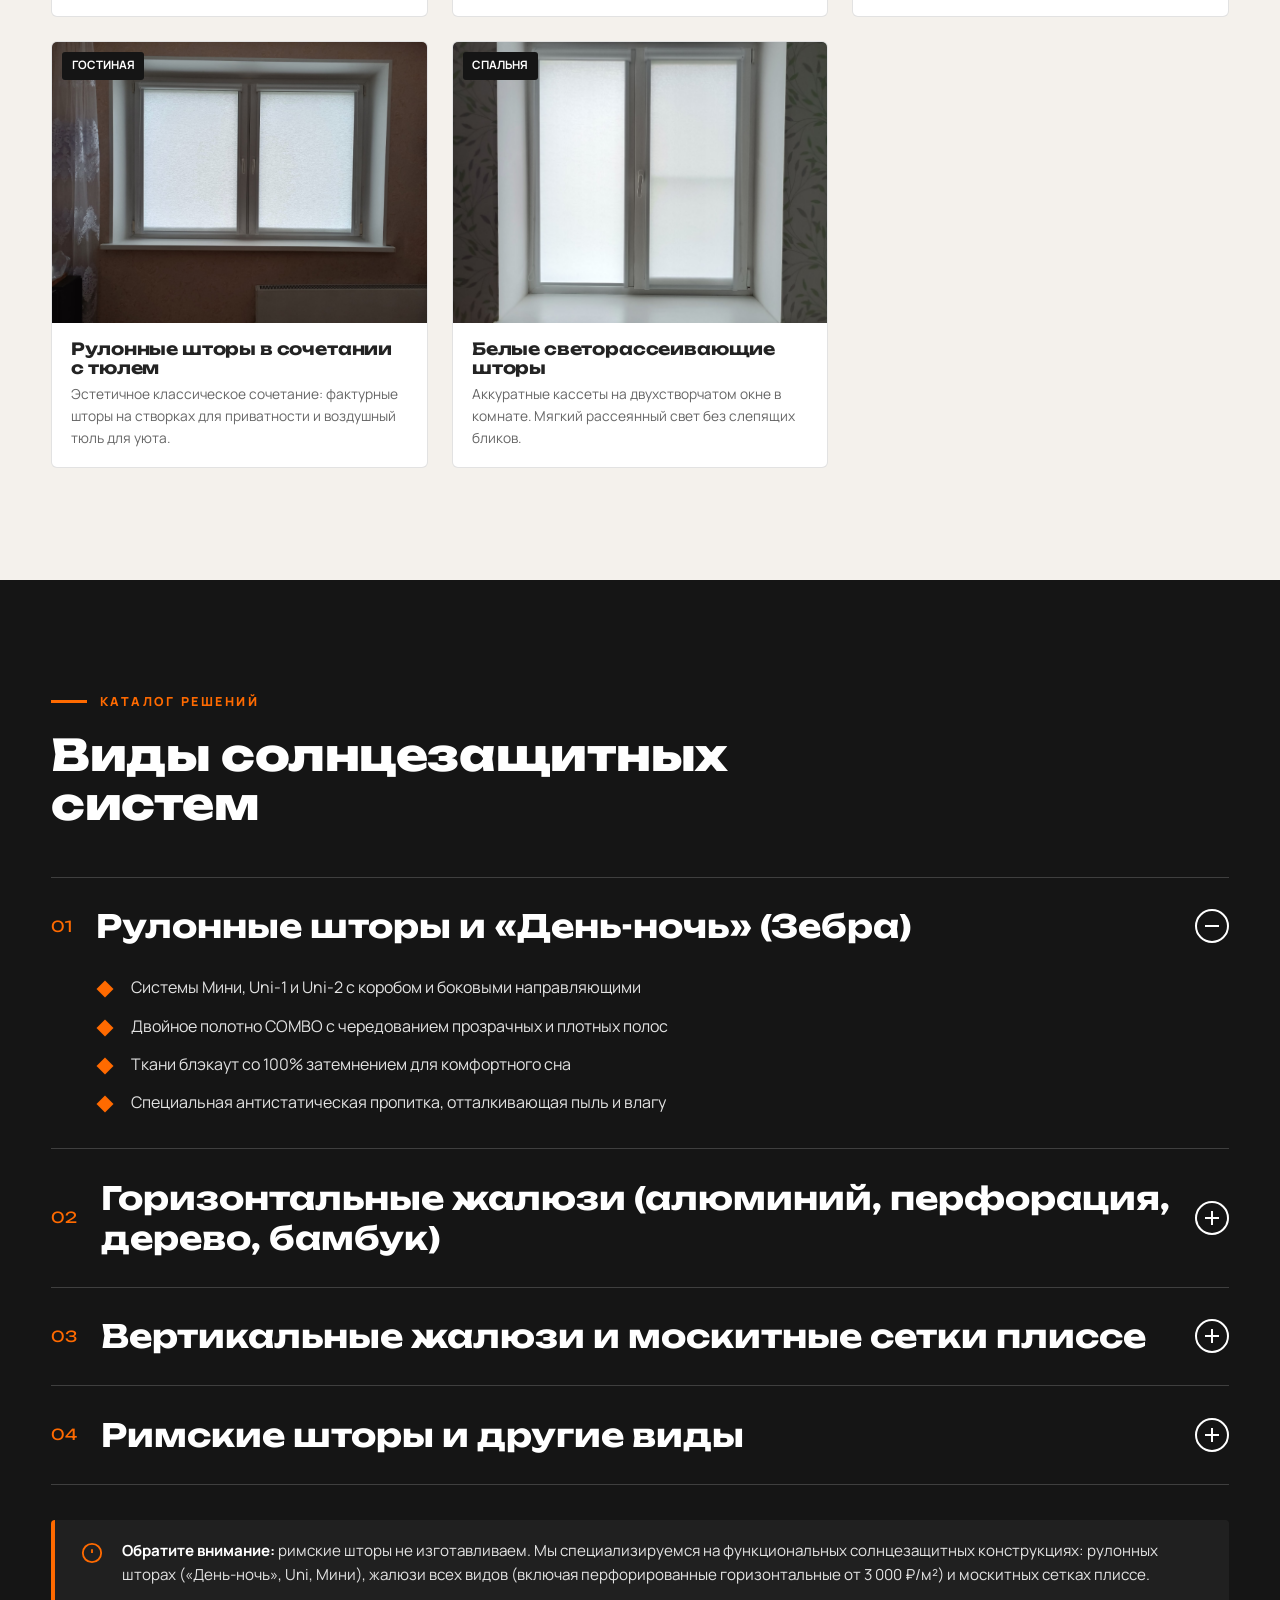
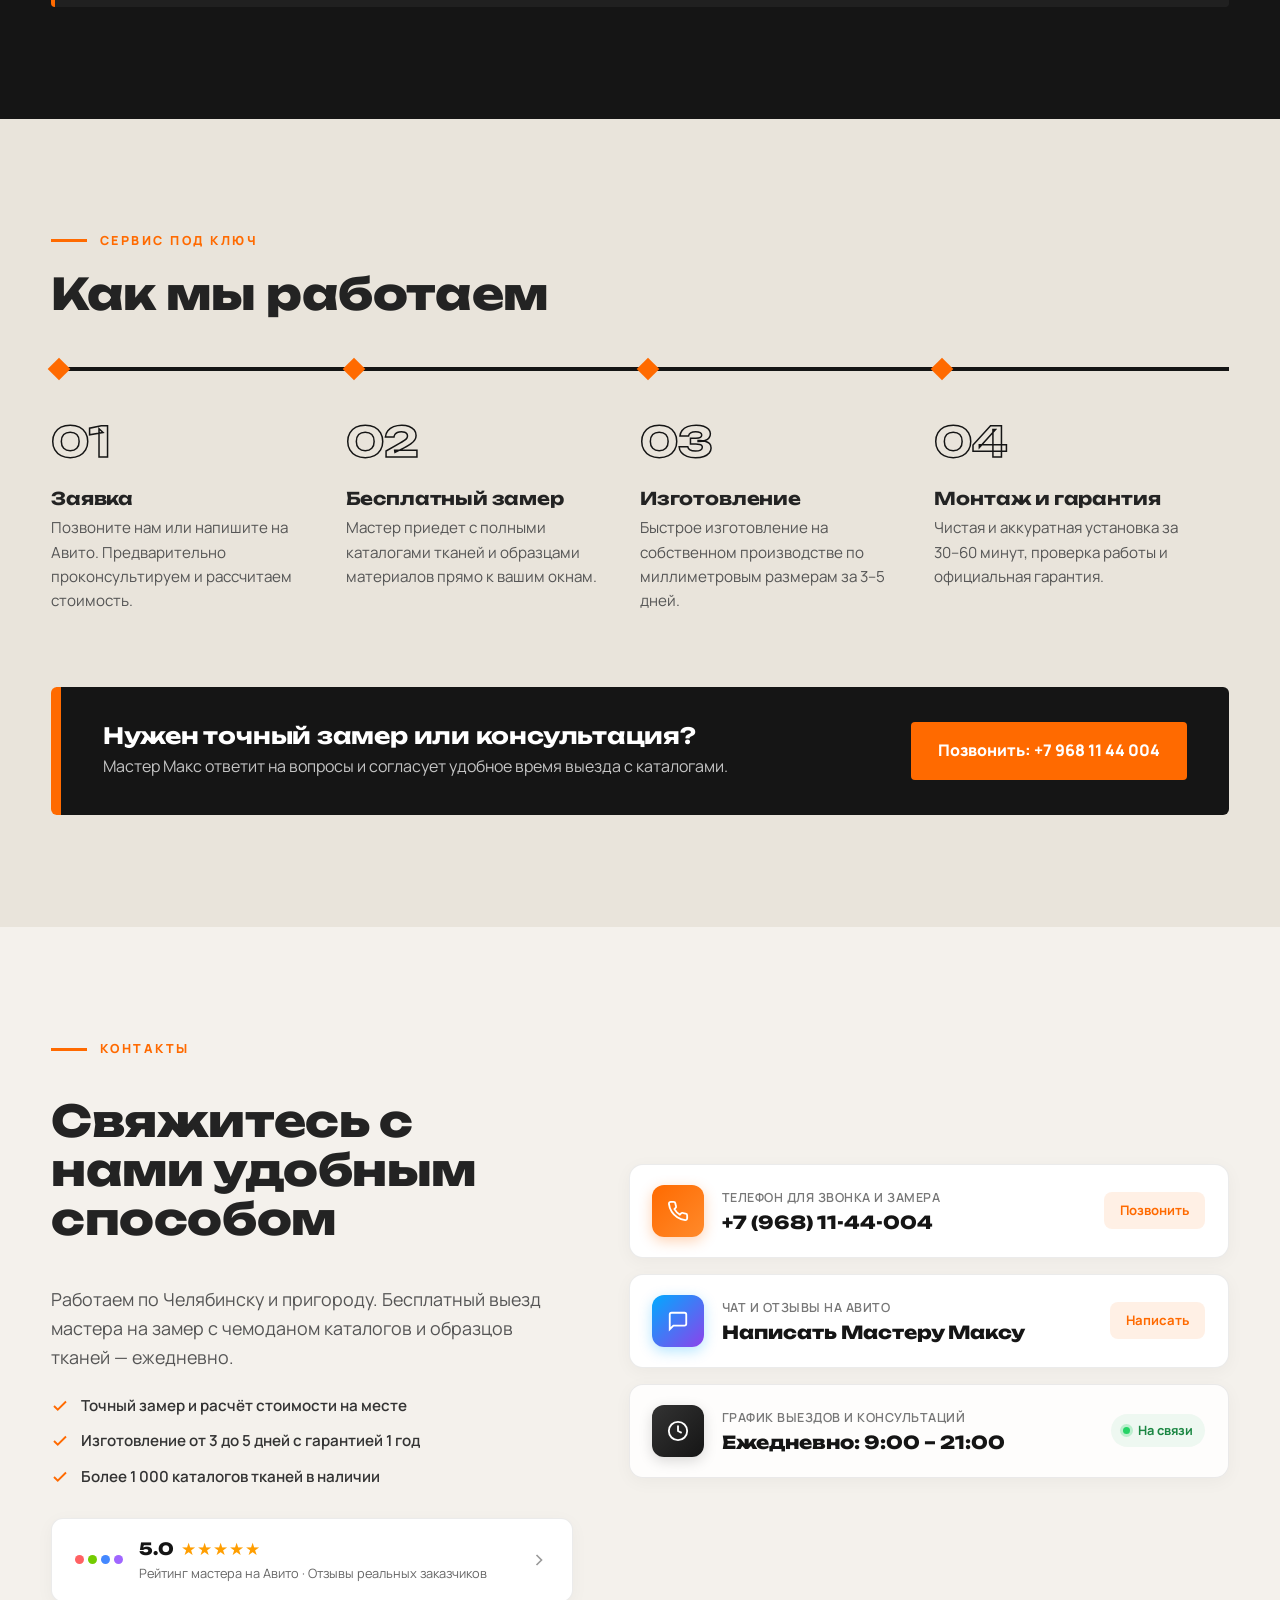
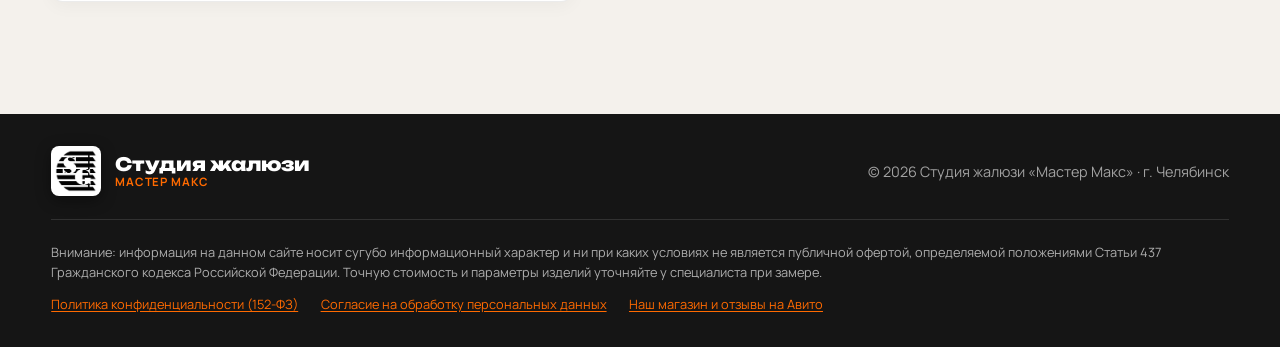
==== commit 6b26a049: "Обновление каталога: перфорированные жалюзи от 3000, исключены римские шторы, фото в закрытом виде, " ====
--- a/index.html
+++ b/index.html
@@ -100,7 +100,7 @@
 
             <div class="hero-preview-wrapper reveal d2">
               <div class="hero-preview-card">
-                <img src="./img/works/work-kitchen-roll.jpg" alt="Студия жалюзи Вадима Грачёва в Челябинске" class="hero-preview-img" />
+                <img src="./img/works/work-kitchen-roll.jpg" alt="Студия жалюзи Мастера Макса в Челябинске" class="hero-preview-img" />
                 <div class="hero-preview-badge">Собственное производство</div>
                 <div class="hero-preview-overlay">
                   <b>Более 1 000 видов тканей и ламелей</b>
@@ -295,7 +295,7 @@
       <section class="section dark" id="about">
         <div class="container">
           <p class="eyebrow reveal">Преимущества</p>
-          <h2 class="reveal d1">Почему выбирают студию Вадима Грачёва</h2>
+          <h2 class="reveal d1">Почему выбирают студию «Мастер Макс»</h2>
           <div class="bento">
             <div class="b b-big reveal">
               <span class="b-num" data-count="1000" data-suffix="+">0+</span>
@@ -404,12 +404,12 @@
             <!-- 6. Москитная сетка плиссе в темном профиле -->
             <div class="work-card" data-c="mosquito">
               <div class="work-img">
-                <span class="work-badge">Москитная сетка</span>
+                <span class="work-badge">Сетка-плиссе</span>
                 <img src="./img/works/work-plisse-graphite.jpg" alt="Раздвижная москитная сетка плиссе в темном профиле" loading="lazy" />
               </div>
               <div class="work-info">
                 <h3>Раздвижная москитная сетка плиссе</h3>
-                <p>Сетка-плиссе в профиле цвета антрацит. Удобно сдвигается гармошкой, надёжно защищает от насекомых, тополиного пуха и уличной пыли.</p>
+                <p>Идеальное прилегание к раме цвета антрацит. Удобно сдвигается гармошкой, надёжно защищает от комаров, тополиного пуха и уличной пыли.</p>
               </div>
             </div>
 
@@ -451,13 +451,13 @@
 
             <!-- 10. Комплексное оформление офиса -->
             <div class="work-card" data-c="roll horizontal">
-              <div class="work-img work-img--toggle" data-photos='["./img/works/work-office-hall-closed.jpg","./img/works/work-office-hall.png"]' data-labels='["В закрытом виде","Шторы открыты"]'>
+              <div class="work-img work-img--toggle" data-photos='["./img/works/work-office-hall-closed.png","./img/works/work-office-hall.png"]' data-labels='["Офисные жалюзи в закрытом виде","Офисные жалюзи в открытом виде"]'>
                 <span class="work-badge">Офис / Бизнес</span>
-                <img src="./img/works/work-office-hall-closed.jpg" alt="Офисные жалюзи в закрытом виде" loading="lazy" />
-                <button class="work-toggle-btn" type="button" aria-label="Переключить фото">
-                  <svg width="16" height="16" viewBox="0 0 24 24" fill="none" stroke="currentColor" stroke-width="2"><rect x="3" y="3" width="18" height="18" rx="2"/><circle cx="8.5" cy="8.5" r="1.5"/><path d="m21 15-5-5L5 21"/></svg>
-                  <span class="work-toggle-label">В закрытом виде</span>
-                </button>
+                <img src="./img/works/work-office-hall-closed.png" alt="Офисные жалюзи в закрытом виде" loading="lazy" />
+                <div class="work-toggle-segments" aria-label="Переключение вида фото">
+                  <button type="button" class="work-seg-btn active" data-idx="0">Закрыто</button>
+                  <button type="button" class="work-seg-btn" data-idx="1">Открыто</button>
+                </div>
               </div>
               <div class="work-info">
                 <h3>Остекление и солнцезащита офиса</h3>
@@ -538,7 +538,7 @@
               <div class="row-body"><div>
                 <ul class="checks">
                   <li>Классические алюминиевые ламели 16 и 25 мм любых цветов</li>
-                  <li>Перфорированные ламели для рассеянного мягкого освещения</li>
+                  <li>Перфорированные ламели для рассеянного мягкого освещения — от 3 000 ₽/м²</li>
                   <li>Натуральный бамбук и дерево для статусных и уютных интерьеров</li>
                   <li>Стойкость к влажности — отлично подходят для кухонь и ванных</li>
                 </ul>
@@ -555,6 +555,22 @@
                 </ul>
               </div></div>
             </div>
+            <div class="row reveal d3">
+              <button class="row-head"><span class="row-n">04</span><span class="row-t">Римские шторы и другие виды</span><span class="row-plus"></span></button>
+              <div class="row-body"><div>
+                <ul class="checks">
+                  <li><strong>Римские шторы не изготавливаем</strong> — специализируемся на рулонных, кассетных и жалюзийных солнцезащитных системах</li>
+                  <li>Подберём стильную рулонную альтернативу с фактурными европейскими тканями под ваш интерьер</li>
+                  <li>Бесплатный выезд мастера на замер с каталогами образцов</li>
+                </ul>
+              </div></div>
+            </div>
+          </div>
+          <div class="types-notice reveal d3">
+            <svg width="22" height="22" viewBox="0 0 24 24" fill="none" stroke="currentColor" stroke-width="2"><circle cx="12" cy="12" r="10"/><line x1="12" y1="8" x2="12" y2="12"/><line x1="12" y1="16" x2="12.01" y2="16"/></svg>
+            <div>
+              <strong>Обратите внимание:</strong> римские шторы не изготавливаем. Мы специализируемся на функциональных солнцезащитных конструкциях: рулонных шторах («День-ночь», Uni, Мини), жалюзи всех видов (включая перфорированные горизонтальные от 3 000 ₽/м²) и москитных сетках плиссе.
+            </div>
           </div>
         </div>
       </section>
@@ -565,15 +581,15 @@
           <p class="eyebrow reveal">Сервис под ключ</p>
           <h2 class="reveal d1">Как мы работаем</h2>
           <ol class="steps">
-            <li class="reveal"><b>01</b><h3>Заявка</h3><p>Позвоните нам или оставьте сообщение в WhatsApp. Предварительно проконсультируем и рассчитаем стоимость.</p></li>
+            <li class="reveal"><b>01</b><h3>Заявка</h3><p>Позвоните нам или напишите на Авито. Предварительно проконсультируем и рассчитаем стоимость.</p></li>
             <li class="reveal d1"><b>02</b><h3>Бесплатный замер</h3><p>Мастер приедет с полными каталогами тканей и образцами материалов прямо к вашим окнам.</p></li>
-            <li class="reveal d2"><b>03</b><h3>Изготовление</h3><p>Быстрое изготовление на собственном производстве по миллиметровым размерам за 2–4 дня.</p></li>
+            <li class="reveal d2"><b>03</b><h3>Изготовление</h3><p>Быстрое изготовление на собственном производстве по миллиметровым размерам за 3–5 дней.</p></li>
             <li class="reveal d3"><b>04</b><h3>Монтаж и гарантия</h3><p>Чистая и аккуратная установка за 30–60 минут, проверка работы и официальная гарантия.</p></li>
           </ol>
           <div class="handle-banner reveal">
             <div>
               <h3>Нужен точный замер или консультация?</h3>
-              <p>Мастер Вадим Грачёв ответит на вопросы и согласует удобное время выезда с каталогами.</p>
+              <p>Мастер Макс ответит на вопросы и согласует удобное время выезда с каталогами.</p>
             </div>
             <a href="tel:+79681144004" class="btn btn-black">Позвонить: +7 968 11 44 004</a>
           </div>
@@ -595,7 +611,7 @@
               </div>
               <div class="contact-feature-item">
                 <svg width="18" height="18" viewBox="0 0 24 24" fill="none" stroke="currentColor" stroke-width="2.5"><polyline points="20 6 9 17 4 12"/></svg>
-                <span>Изготовление от 2 до 4 дней с гарантией 1 год</span>
+                <span>Изготовление от 3 до 5 дней с гарантией 1 год</span>
               </div>
               <div class="contact-feature-item">
                 <svg width="18" height="18" viewBox="0 0 24 24" fill="none" stroke="currentColor" stroke-width="2.5"><polyline points="20 6 9 17 4 12"/></svg>
@@ -641,18 +657,18 @@
               <span class="ct-card-badge ct-badge-orange">Позвонить</span>
             </a>
 
-            <!-- 2. WhatsApp -->
-            <a class="ct-card ct-wa-card" href="https://wa.me/79681144004" target="_blank" rel="noopener">
+            <!-- 2. Сообщения на Авито -->
+            <a class="ct-card ct-avito-card" href="https://www.avito.ru/brands/i8757937" target="_blank" rel="noopener">
               <div class="ct-card-main">
-                <div class="ct-icon-box ct-icon-wa">
-                  <svg width="24" height="24" viewBox="0 0 24 24" fill="currentColor"><path d="M12.04 2C6.58 2 2.13 6.45 2.13 11.91C2.13 13.66 2.59 15.36 3.45 16.86L2.05 22L7.3 20.63C8.75 21.41 10.38 21.83 12.04 21.83C17.5 21.83 21.95 17.38 21.95 11.92C21.95 9.27 20.92 6.78 19.05 4.91C17.18 3.03 14.69 2 12.04 2ZM12.05 3.67C14.25 3.67 16.31 4.53 17.87 6.09C19.42 7.65 20.28 9.72 20.28 11.92C20.28 16.46 16.59 20.15 12.04 20.15C10.56 20.15 9.11 19.76 7.85 19L7.55 18.83L4.43 19.65L5.26 16.61L5.07 16.31C4.24 14.99 3.8 13.47 3.8 11.91C3.81 7.37 7.5 3.67 12.05 3.67ZM9.53 7.35C9.36 7.35 9.08 7.41 8.84 7.67C8.6 7.93 7.92 8.57 7.92 9.87C7.92 11.17 8.87 12.43 9 12.6C9.13 12.77 10.84 15.42 13.45 16.55C14.07 16.82 14.56 16.98 14.94 17.1C15.56 17.3 16.13 17.27 16.58 17.2C17.08 17.13 18.11 16.58 18.32 15.98C18.54 15.38 18.54 14.87 18.47 14.76C18.4 14.65 18.23 14.59 17.97 14.46C17.72 14.33 16.46 13.71 16.23 13.62C16 13.54 15.83 13.49 15.66 13.75C15.49 14.01 15 14.65 14.85 14.82C14.7 14.99 14.55 15.01 14.3 14.88C14.04 14.76 12.98 14.41 11.71 13.28C10.73 12.41 10.07 11.33 9.88 11C9.69 10.67 9.86 10.49 9.99 10.36C10.11 10.24 10.25 10.05 10.39 9.89C10.53 9.72 10.58 9.6 10.67 9.42C10.76 9.24 10.71 9.09 10.64 8.95C10.58 8.81 10.07 7.56 9.86 7.05C9.65 6.55 9.44 6.62 9.28 6.61C9.13 6.6 8.95 6.6 8.78 6.6C8.6 6.6 8.32 6.66 8.08 6.92L9.53 7.35Z"/></svg>
+                <div class="ct-icon-box ct-icon-avito">
+                  <svg width="22" height="22" viewBox="0 0 24 24" fill="none" stroke="currentColor" stroke-width="2"><path d="M21 15a2 2 0 0 1-2 2H7l-4 4V5a2 2 0 0 1 2-2h14a2 2 0 0 1 2 2z"/></svg>
                 </div>
                 <div class="ct-card-info">
-                  <span class="ct-card-label">Быстрый ответ в чате</span>
-                  <span class="ct-card-val">Написать в WhatsApp</span>
-                </div>
-              </div>
-              <span class="ct-card-badge ct-badge-green">Открыть чат</span>
+                  <span class="ct-card-label">Чат и отзывы на Авито</span>
+                  <span class="ct-card-val">Написать Мастеру Максу</span>
+                </div>
+              </div>
+              <span class="ct-card-badge ct-badge-orange">Написать</span>
             </a>
 
             <!-- 3. График и выезд -->
@@ -678,13 +694,13 @@
       <div class="container">
         <div class="foot">
           <a href="#top" class="logo">
-            <img src="./img/logo.png" alt="Студия жалюзи Вадима Грачёва" class="logo-img" />
+            <img src="./img/logo.png" alt="Студия жалюзи Мастера Макса" class="logo-img" />
             <span class="logo-text">
               <b>Студия жалюзи</b>
-              <small>Вадима Грачёва</small>
+              <small>Мастер Макс</small>
             </span>
           </a>
-          <span>© 2026 Студия жалюзи Вадима Грачёва · г. Челябинск</span>
+          <span>© 2026 Студия жалюзи «Мастер Макс» · г. Челябинск</span>
         </div>
         <div class="footer-legal">
           <p>Внимание: информация на данном сайте носит сугубо информационный характер и ни при каких условиях не является публичной офертой, определяемой положениями Статьи 437 Гражданского кодекса Российской Федерации. Точную стоимость и параметры изделий уточняйте у специалиста при замере.</p>
@@ -726,9 +742,9 @@
                 <svg width="20" height="20" viewBox="0 0 24 24" fill="none" stroke="currentColor" stroke-width="2"><path d="M5 4h4l2 5-2.5 1.5a11 11 0 0 0 5 5L15 13l5 2v4a2 2 0 0 1-2 2A16 16 0 0 1 3 6a2 2 0 0 1 2-2Z"/></svg>
                 <span id="modalCallText">Вызвать замерщика: +7 968 11 44 004</span>
               </a>
-              <a href="https://wa.me/79681144004" target="_blank" rel="noopener" class="btn-cta-wa" id="modalWaBtn">
-                <svg width="20" height="20" viewBox="0 0 24 24" fill="currentColor"><path d="M12.04 2C6.58 2 2.13 6.45 2.13 11.91C2.13 13.66 2.59 15.36 3.45 16.86L2.05 22L7.3 20.63C8.75 21.41 10.38 21.83 12.04 21.83C17.5 21.83 21.95 17.38 21.95 11.92C21.95 9.27 20.92 6.78 19.05 4.91C17.18 3.03 14.69 2 12.04 2ZM12.05 3.67C14.25 3.67 16.31 4.53 17.87 6.09C19.42 7.65 20.28 9.72 20.28 11.92C20.28 16.46 16.59 20.15 12.04 20.15C10.56 20.15 9.11 19.76 7.85 19L7.55 18.83L4.43 19.65L5.26 16.61L5.07 16.31C4.24 14.99 3.8 13.47 3.8 11.91C3.81 7.37 7.5 3.67 12.05 3.67ZM9.53 7.35C9.36 7.35 9.08 7.41 8.84 7.67C8.6 7.93 7.92 8.57 7.92 9.87C7.92 11.17 8.87 12.43 9 12.6C9.13 12.77 10.84 15.42 13.45 16.55C14.07 16.82 14.56 16.98 14.94 17.1C15.56 17.3 16.13 17.27 16.58 17.2C17.08 17.13 18.11 16.58 18.32 15.98C18.54 15.38 18.54 14.87 18.47 14.76C18.4 14.65 18.23 14.59 17.97 14.46C17.72 14.33 16.46 13.71 16.23 13.62C16 13.54 15.83 13.49 15.66 13.75C15.49 14.01 15 14.65 14.85 14.82C14.7 14.99 14.55 15.01 14.3 14.88C14.04 14.76 12.98 14.41 11.71 13.28C10.73 12.41 10.07 11.33 9.88 11C9.69 10.67 9.86 10.49 9.99 10.36C10.11 10.24 10.25 10.05 10.39 9.89C10.53 9.72 10.58 9.6 10.67 9.42C10.76 9.24 10.71 9.09 10.64 8.95C10.58 8.81 10.07 7.56 9.86 7.05C9.65 6.55 9.44 6.62 9.28 6.61C9.13 6.6 8.95 6.6 8.78 6.6C8.6 6.6 8.32 6.66 8.08 6.92L9.53 7.35Z"/></svg>
-                <span>Написать в WhatsApp</span>
+              <a href="https://www.avito.ru/brands/i8757937" target="_blank" rel="noopener" class="btn-cta-avito" id="modalAvitoBtn">
+                <svg width="20" height="20" viewBox="0 0 24 24" fill="none" stroke="currentColor" stroke-width="2"><path d="M21 15a2 2 0 0 1-2 2H7l-4 4V5a2 2 0 0 1 2-2h14a2 2 0 0 1 2 2z"/></svg>
+                <span>Написать на Авито</span>
               </a>
             </div>
             <p class="modal-legal-notice">Нажимая кнопку вызова замерщика или сообщения, вы соглашаетесь с условиями <a href="#privacyModal" class="js-open-privacy">обработки персональных данных (ФЗ № 152-ФЗ)</a>. Информация на сайте не является публичной офертой (ст. 437 ГК РФ).</p>
@@ -743,7 +759,7 @@
         <button class="modal-close" id="privacyClose" aria-label="Закрыть">✕</button>
         <h2>Политика конфиденциальности и обработки персональных данных</h2>
         <div class="privacy-body">
-          <p>Настоящая Политика обработки персональных данных (далее — «Политика») действует в отношении всей информации, которую Студия жалюзи Вадима Грачёва (далее — «Оператор», г. Челябинск) может получить о пользователе во время использования данного сайта.</p>
+          <p>Настоящая Политика обработки персональных данных (далее — «Политика») действует в отношении всей информации, которую Студия жалюзи «Мастер Макс» (далее — «Оператор», г. Челябинск) может получить о пользователе во время использования данного сайта.</p>
 
           <h3>1. Общие положения</h3>
           <p>1.1. Настоящая Политика составлена в соответствии с требованиями Федерального закона от 27.07.2006 № 152-ФЗ «О персональных данных» и определяет порядок обработки персональных данных и меры по обеспечению безопасности персональных данных, предпринимаемые Оператором.</p>
@@ -772,7 +788,7 @@
           <p>4.2. Оператор обеспечивает сохранность персональных данных и принимает все меры, исключающие доступ к ним неуполномоченных лиц. Персональные данные Пользователя ни при каких обстоятельствах не будут переданы третьим лицам, за исключением случаев, связанных с исполнением действующего законодательства РФ.</p>
 
           <h3>5. Права субъекта персональных данных</h3>
-          <p>5.1. Пользователь может в любой момент отозвать свое согласие на обработку персональных данных, уведомив Оператора по контактному номеру телефона: +7 (968) 11-44-004 или сообщением в мессенджер.</p>
+          <p>5.1. Пользователь может в любой момент отозвать свое согласие на обработку персональных данных, уведомив Оператора по контактному номеру телефона: +7 (968) 11-44-004 или сообщением на Авито.</p>
           <p>5.2. Сайт и все размещенные материалы носят сугубо ознакомительный и справочный характер и ни при каких условиях не являются публичной офертой согласно положениям Статьи 437 Гражданского кодекса Российской Федерации.</p>
         </div>
       </div>
--- a/site.css
+++ b/site.css
@@ -258,6 +258,28 @@
 .checks li { padding-left: 2rem; position: relative; color: rgba(255,255,255,.88); max-width: 46em; }
 .checks li::before { content: ''; position: absolute; left: 0; top: .5em; width: 12px; height: 12px; background: var(--orange); transform: rotate(45deg); }
 
+.types-notice {
+  margin-top: 2.2rem;
+  padding: 1.2rem 1.6rem;
+  background: rgba(255, 255, 255, 0.05);
+  border-left: 4px solid var(--orange);
+  border-radius: 4px;
+  display: flex;
+  align-items: flex-start;
+  gap: 1.2rem;
+  color: rgba(255, 255, 255, 0.88);
+  font-size: 0.95rem;
+  line-height: 1.6;
+}
+.types-notice svg {
+  color: var(--orange);
+  flex-shrink: 0;
+  margin-top: 0.15rem;
+}
+.types-notice strong {
+  color: #fff;
+}
+
 /* SLIDER */
 .cmp-grid { display: grid; grid-template-columns: 1fr 1.1fr; gap: 4rem; align-items: center; }
 .legend { list-style: none; padding: 0; margin: 2rem 0 0; display: grid; gap: .7rem; font-weight: 700; }
@@ -425,8 +447,8 @@
 .ct-card.ct-phone-card:hover {
   border-color: var(--orange);
 }
-.ct-card.ct-wa-card:hover {
-  border-color: #25d366;
+.ct-card.ct-avito-card:hover {
+  border-color: var(--orange);
 }
 .ct-card.ct-time-card {
   background: rgba(255, 255, 255, 0.85);
@@ -450,9 +472,9 @@
   background: linear-gradient(135deg, var(--orange), var(--orange-2));
   box-shadow: 0 4px 14px rgba(255, 106, 0, 0.3);
 }
-.ct-icon-wa {
-  background: linear-gradient(135deg, #25d366, #128c7e);
-  box-shadow: 0 4px 14px rgba(37, 211, 102, 0.3);
+.ct-icon-avito {
+  background: linear-gradient(135deg, #00aaff, #8c42eb);
+  box-shadow: 0 4px 14px rgba(0, 170, 255, 0.3);
 }
 .ct-icon-time {
   background: linear-gradient(135deg, #333333, #151515);
@@ -812,8 +834,8 @@
   background: var(--orange-2);
 }
 
-.btn-cta-wa {
-  background: #25d366;
+.btn-cta-avito {
+  background: linear-gradient(135deg, #151515, #262626);
   color: #fff;
   display: flex;
   align-items: center;
@@ -822,12 +844,15 @@
   font-weight: 800;
   padding: 0.95rem 1.4rem;
   border-radius: 5px;
-  transition: background 0.25s;
-  box-shadow: 0 8px 20px rgba(37, 211, 102, 0.25);
-}
-
-.btn-cta-wa:hover {
-  background: #1ebc59;
+  border: 1px solid rgba(255, 255, 255, 0.2);
+  transition: all 0.25s;
+  box-shadow: 0 4px 16px rgba(0, 0, 0, 0.25);
+}
+
+.btn-cta-avito:hover {
+  background: var(--black);
+  border-color: var(--orange);
+  color: var(--orange);
 }
 
 @media (max-width: 820px) {
@@ -1094,7 +1119,47 @@
   color: #666;
 }
 
-/* Photo toggle button for work cards with multiple images */
+/* Photo toggle button and segments for work cards with multiple images */
+.work-img--toggle {
+  cursor: pointer;
+  user-select: none;
+}
+.work-toggle-segments {
+  position: absolute;
+  bottom: 10px;
+  right: 10px;
+  z-index: 3;
+  display: inline-flex;
+  background: rgba(15, 15, 15, 0.85);
+  backdrop-filter: blur(8px);
+  -webkit-backdrop-filter: blur(8px);
+  border: 1px solid rgba(255, 255, 255, 0.22);
+  border-radius: 20px;
+  padding: 3px;
+  gap: 3px;
+  box-shadow: 0 4px 12px rgba(0, 0, 0, 0.35);
+}
+.work-seg-btn {
+  background: transparent;
+  color: rgba(255, 255, 255, 0.75);
+  border: none;
+  border-radius: 14px;
+  padding: 4px 10px;
+  font-size: 0.76rem;
+  font-weight: 700;
+  cursor: pointer;
+  transition: all 0.2s ease;
+  line-height: 1.2;
+}
+.work-seg-btn.active {
+  background: var(--orange);
+  color: #fff;
+  box-shadow: 0 2px 6px rgba(255, 106, 0, 0.45);
+}
+.work-seg-btn:hover:not(.active) {
+  color: #fff;
+  background: rgba(255, 255, 255, 0.12);
+}
 .work-toggle-btn {
   position: absolute;
   bottom: 10px;
